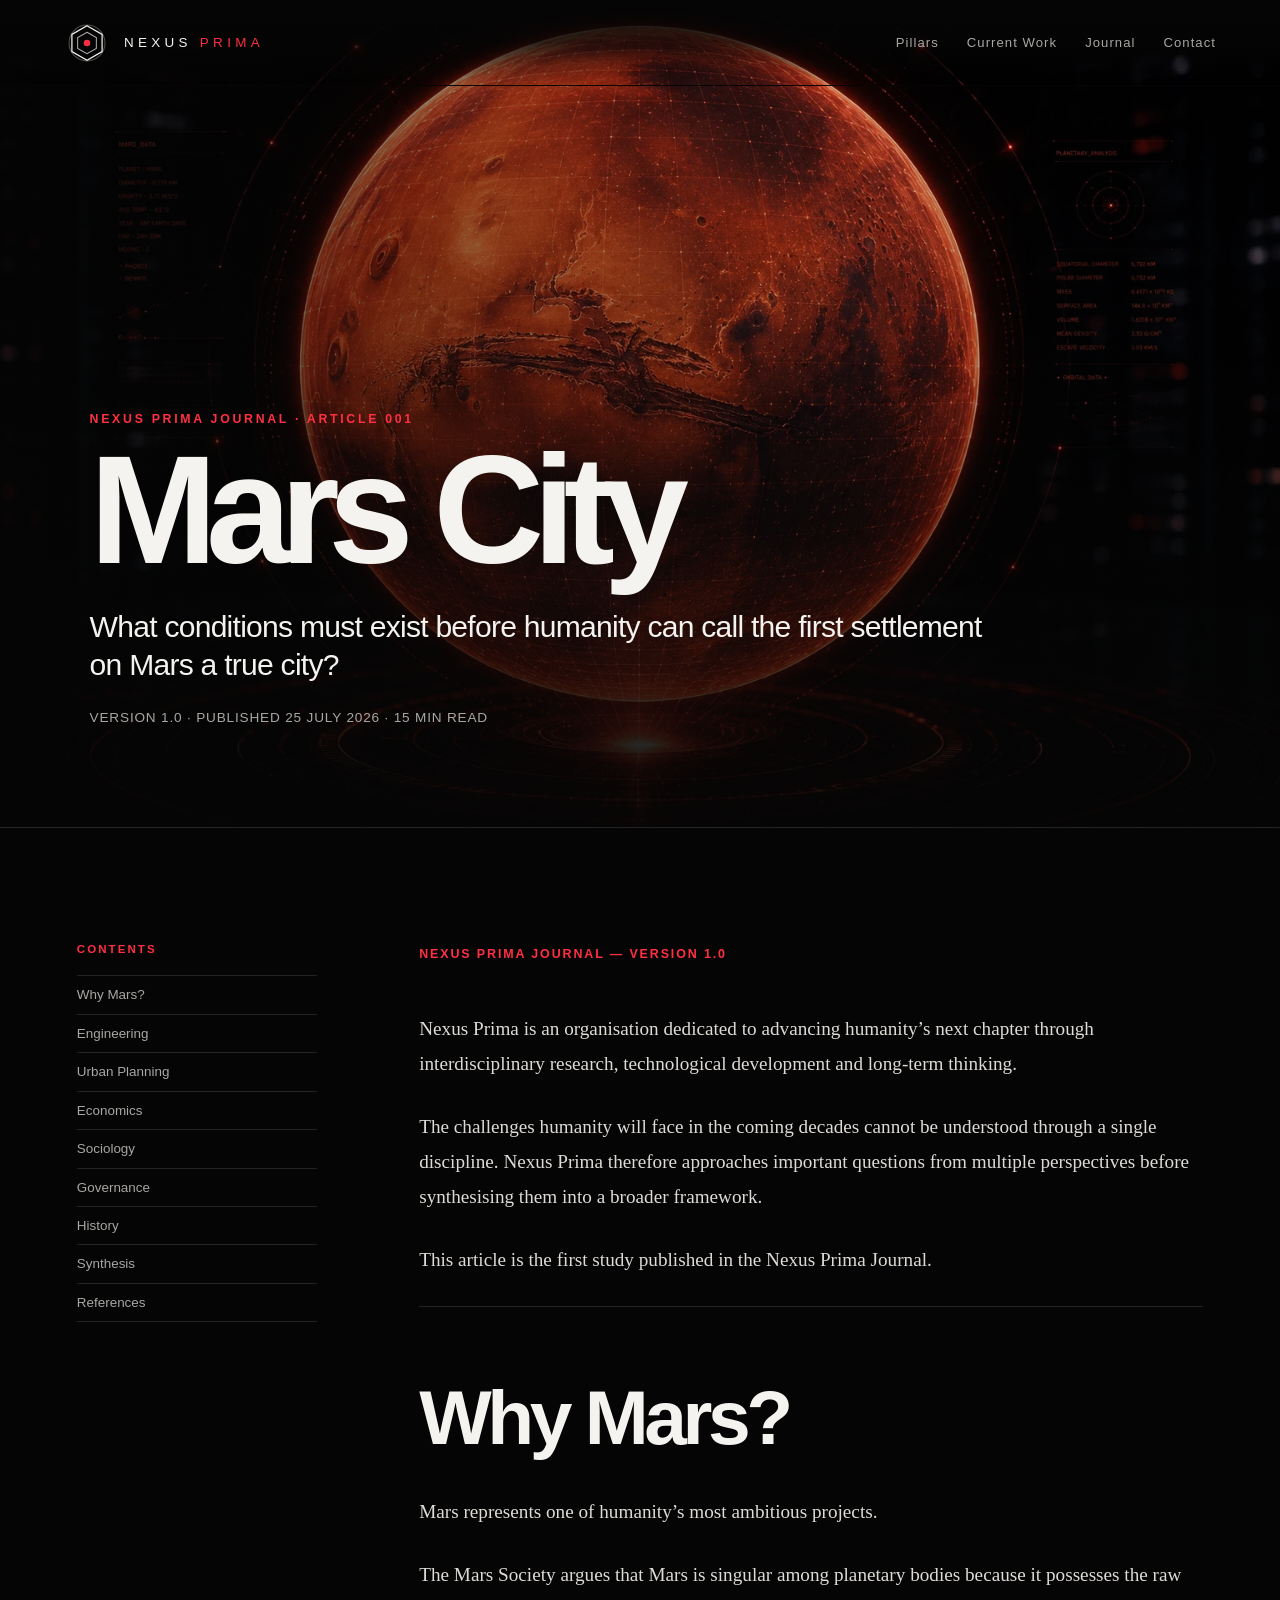
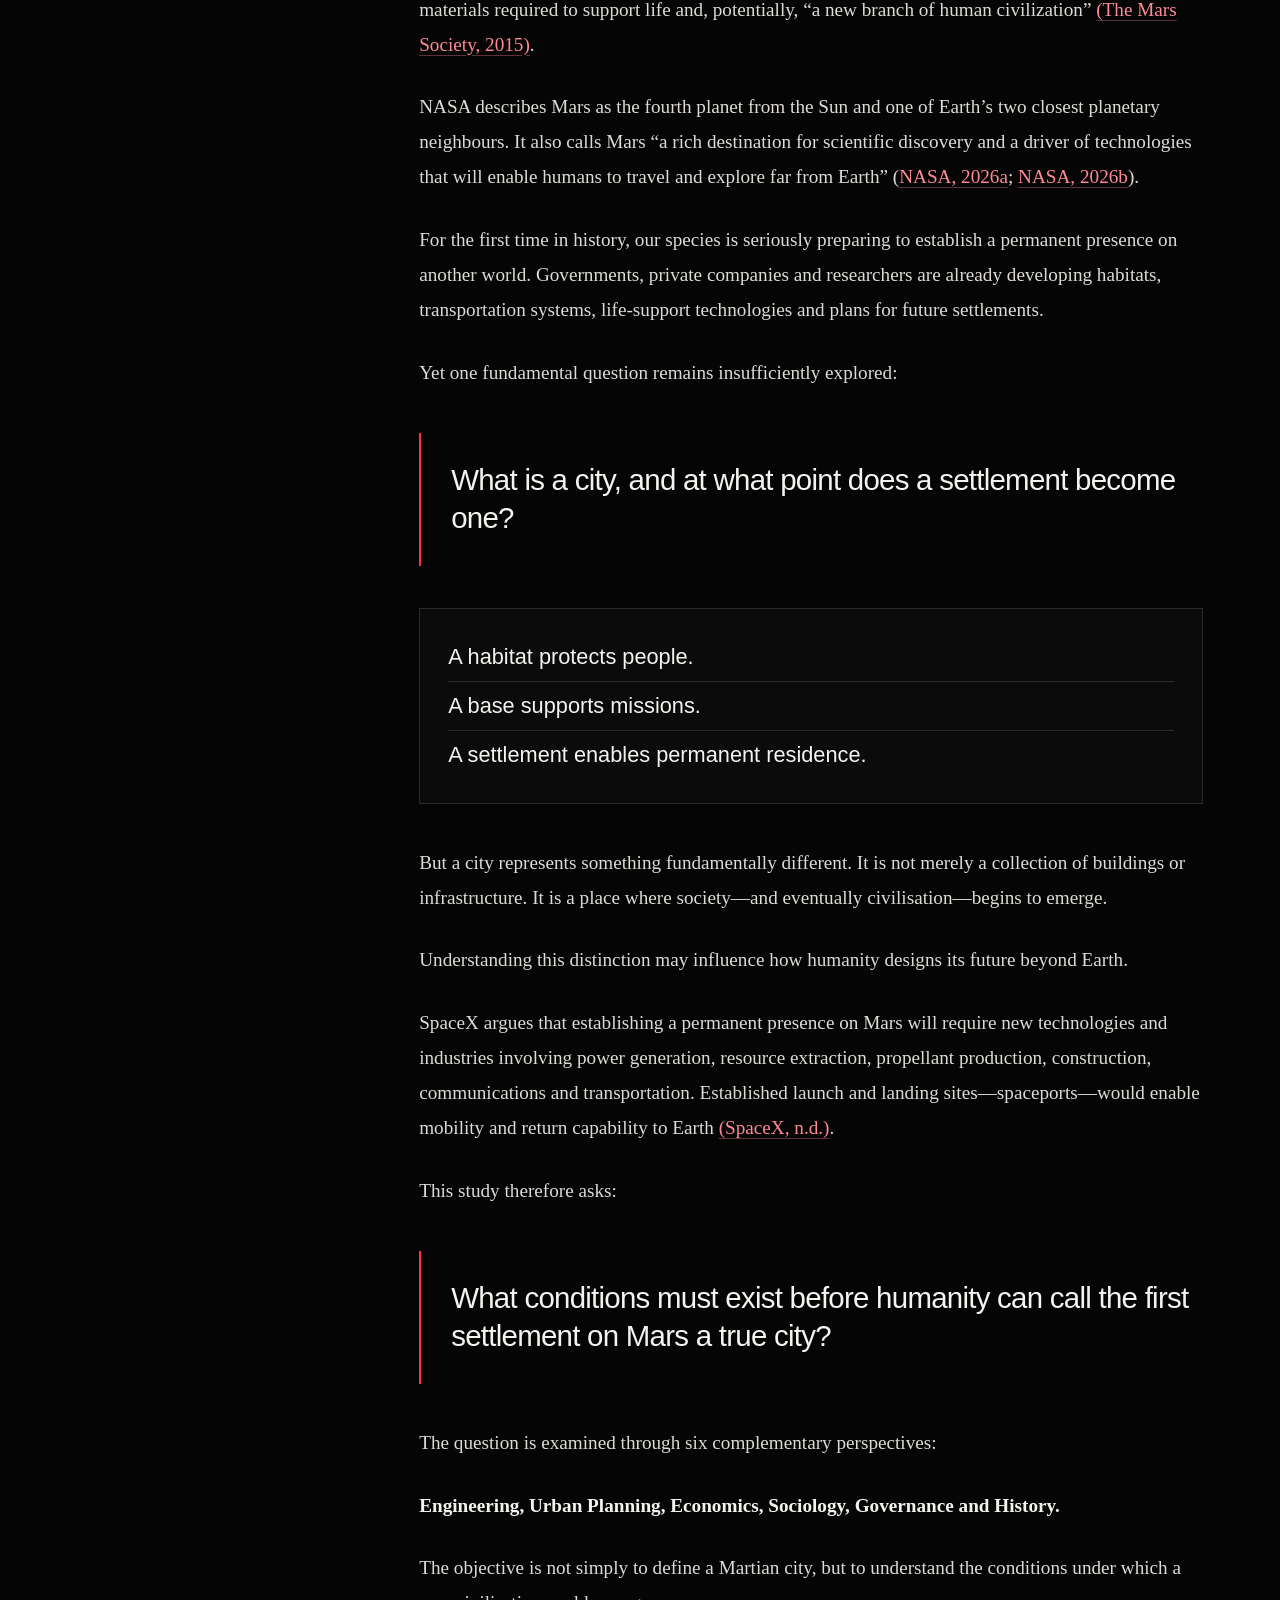
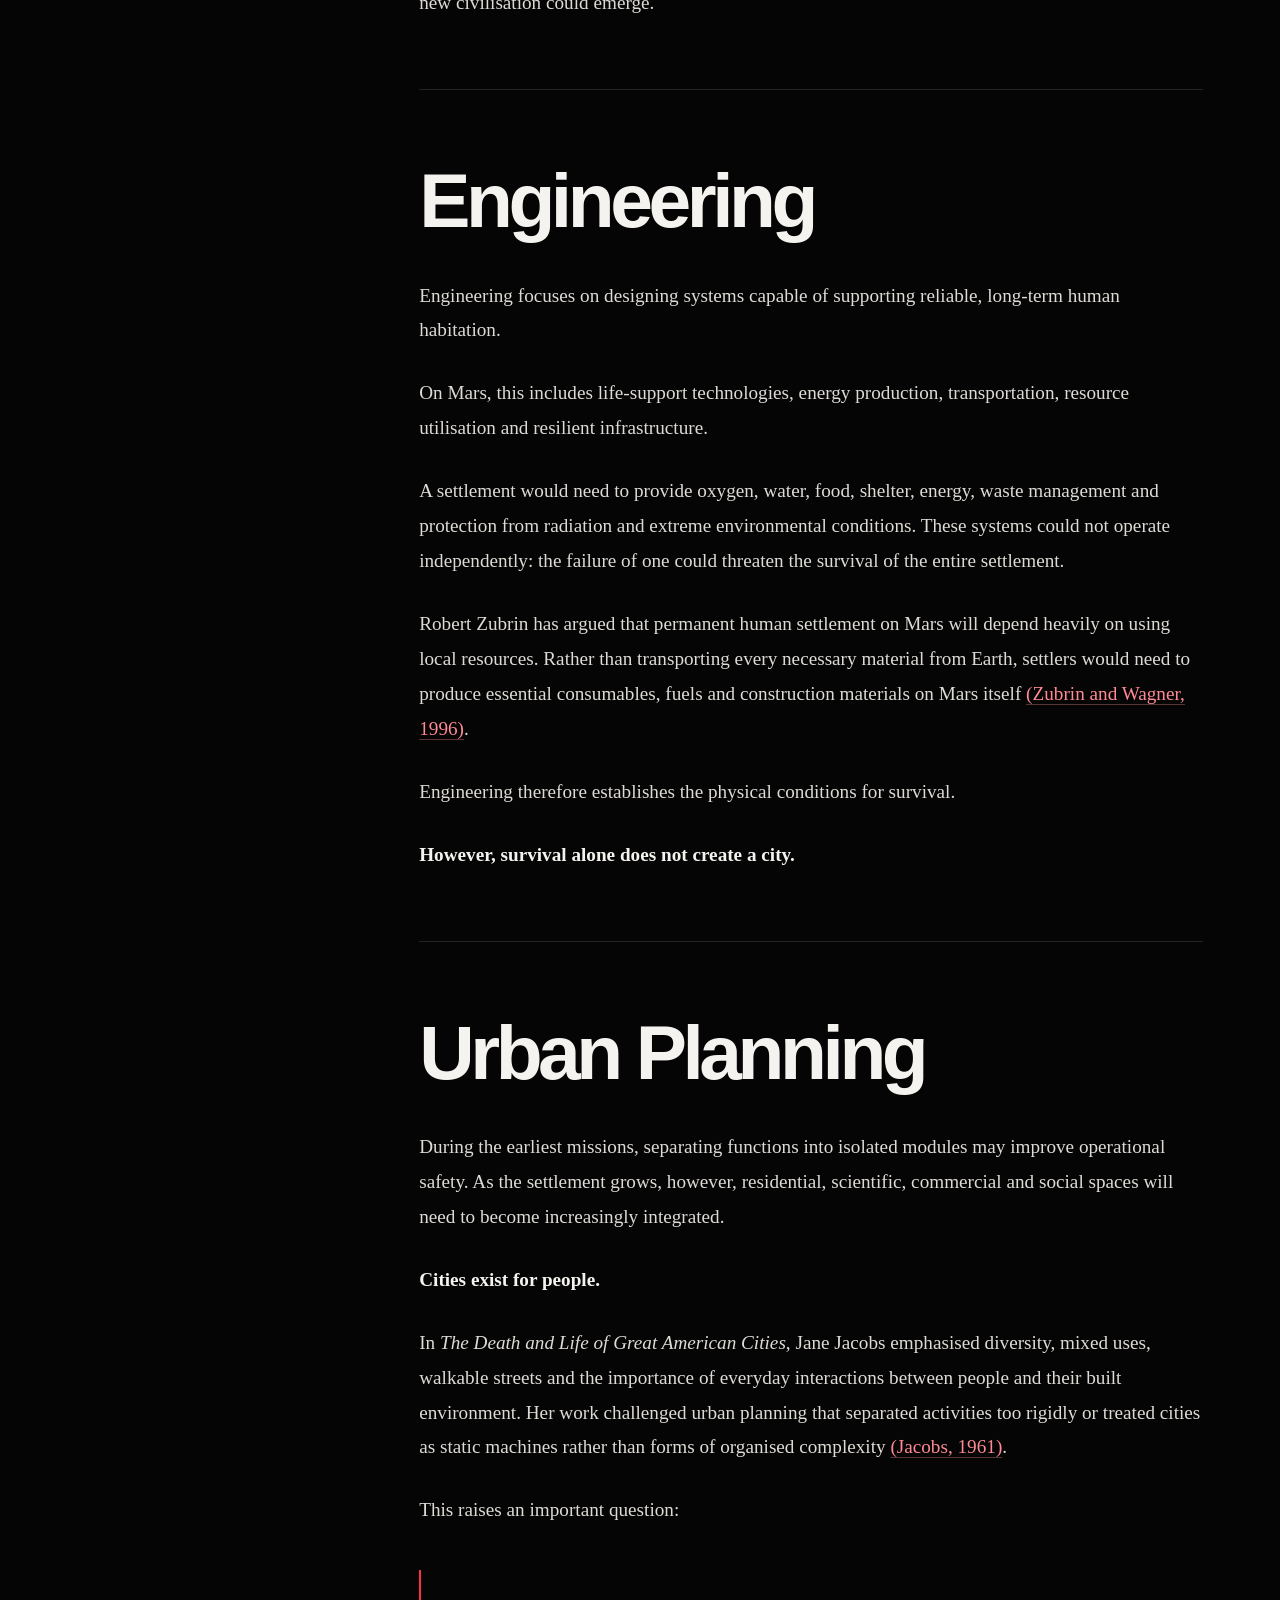
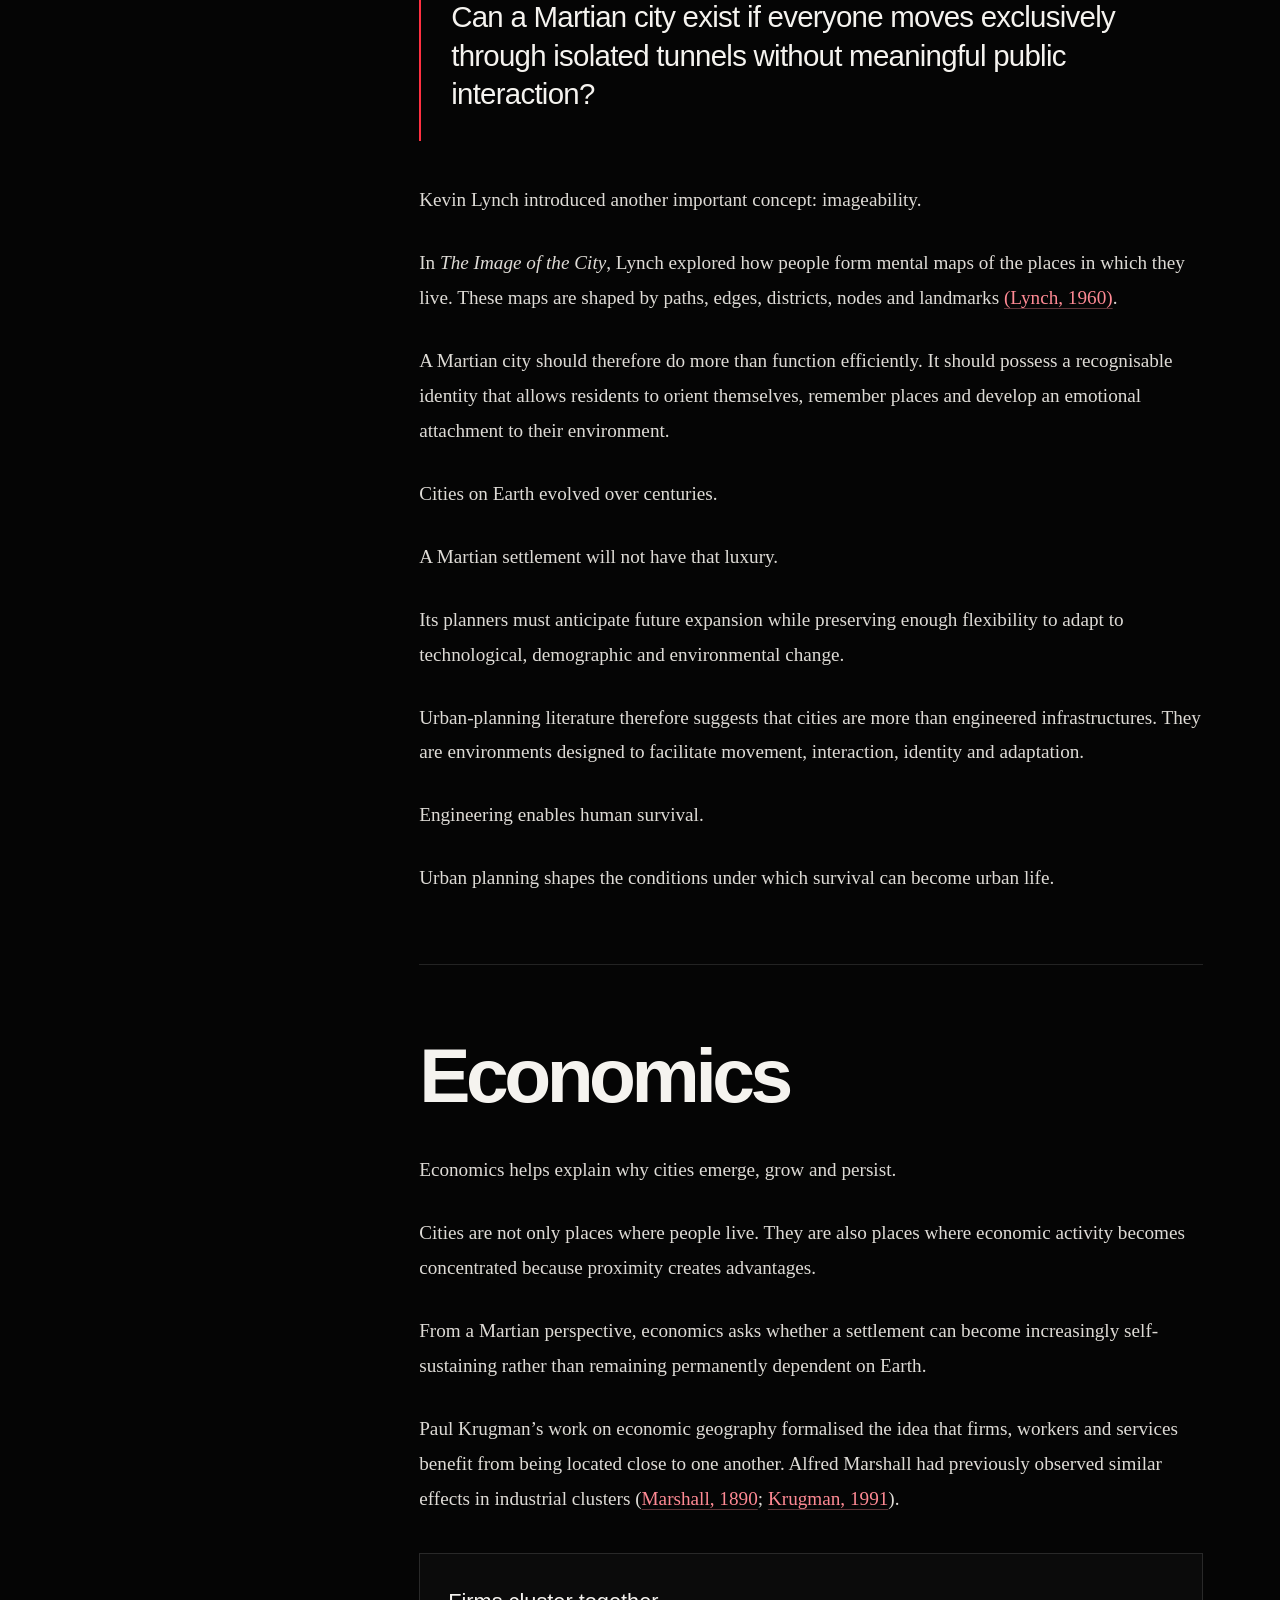
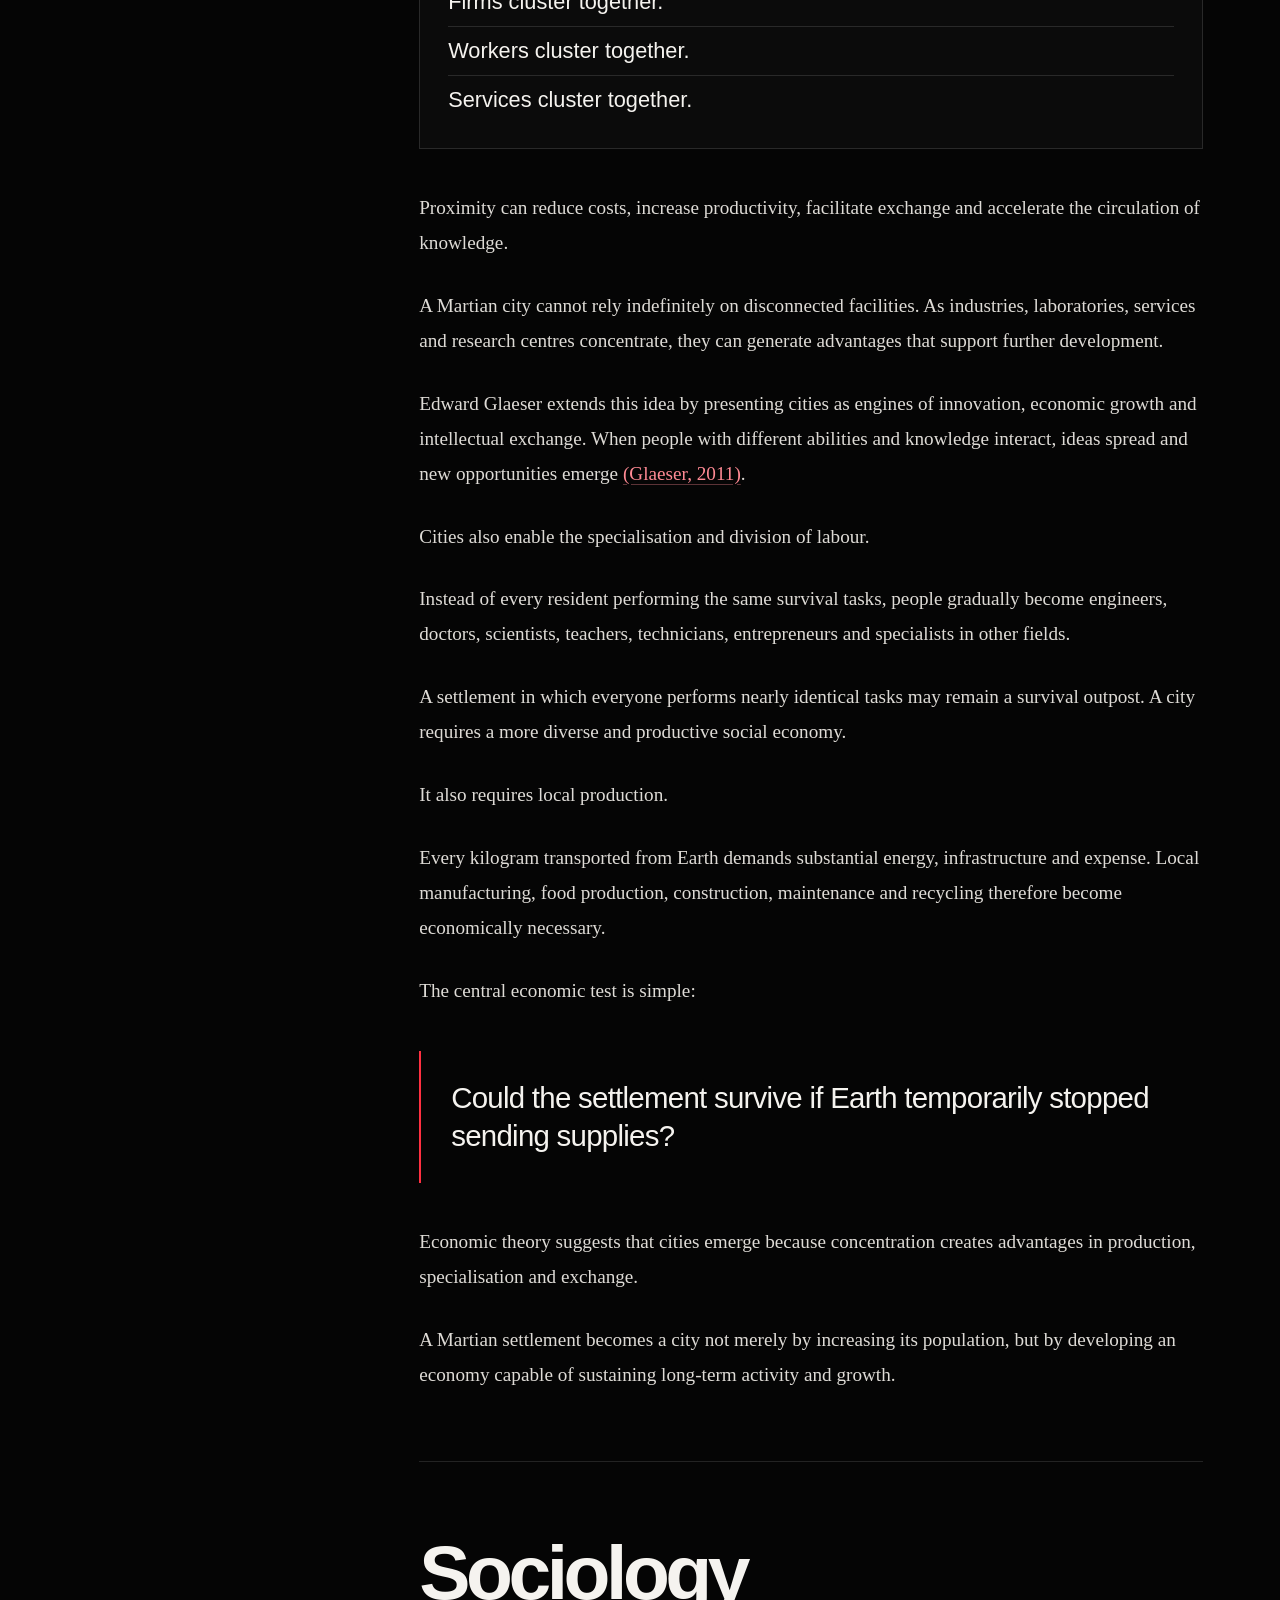
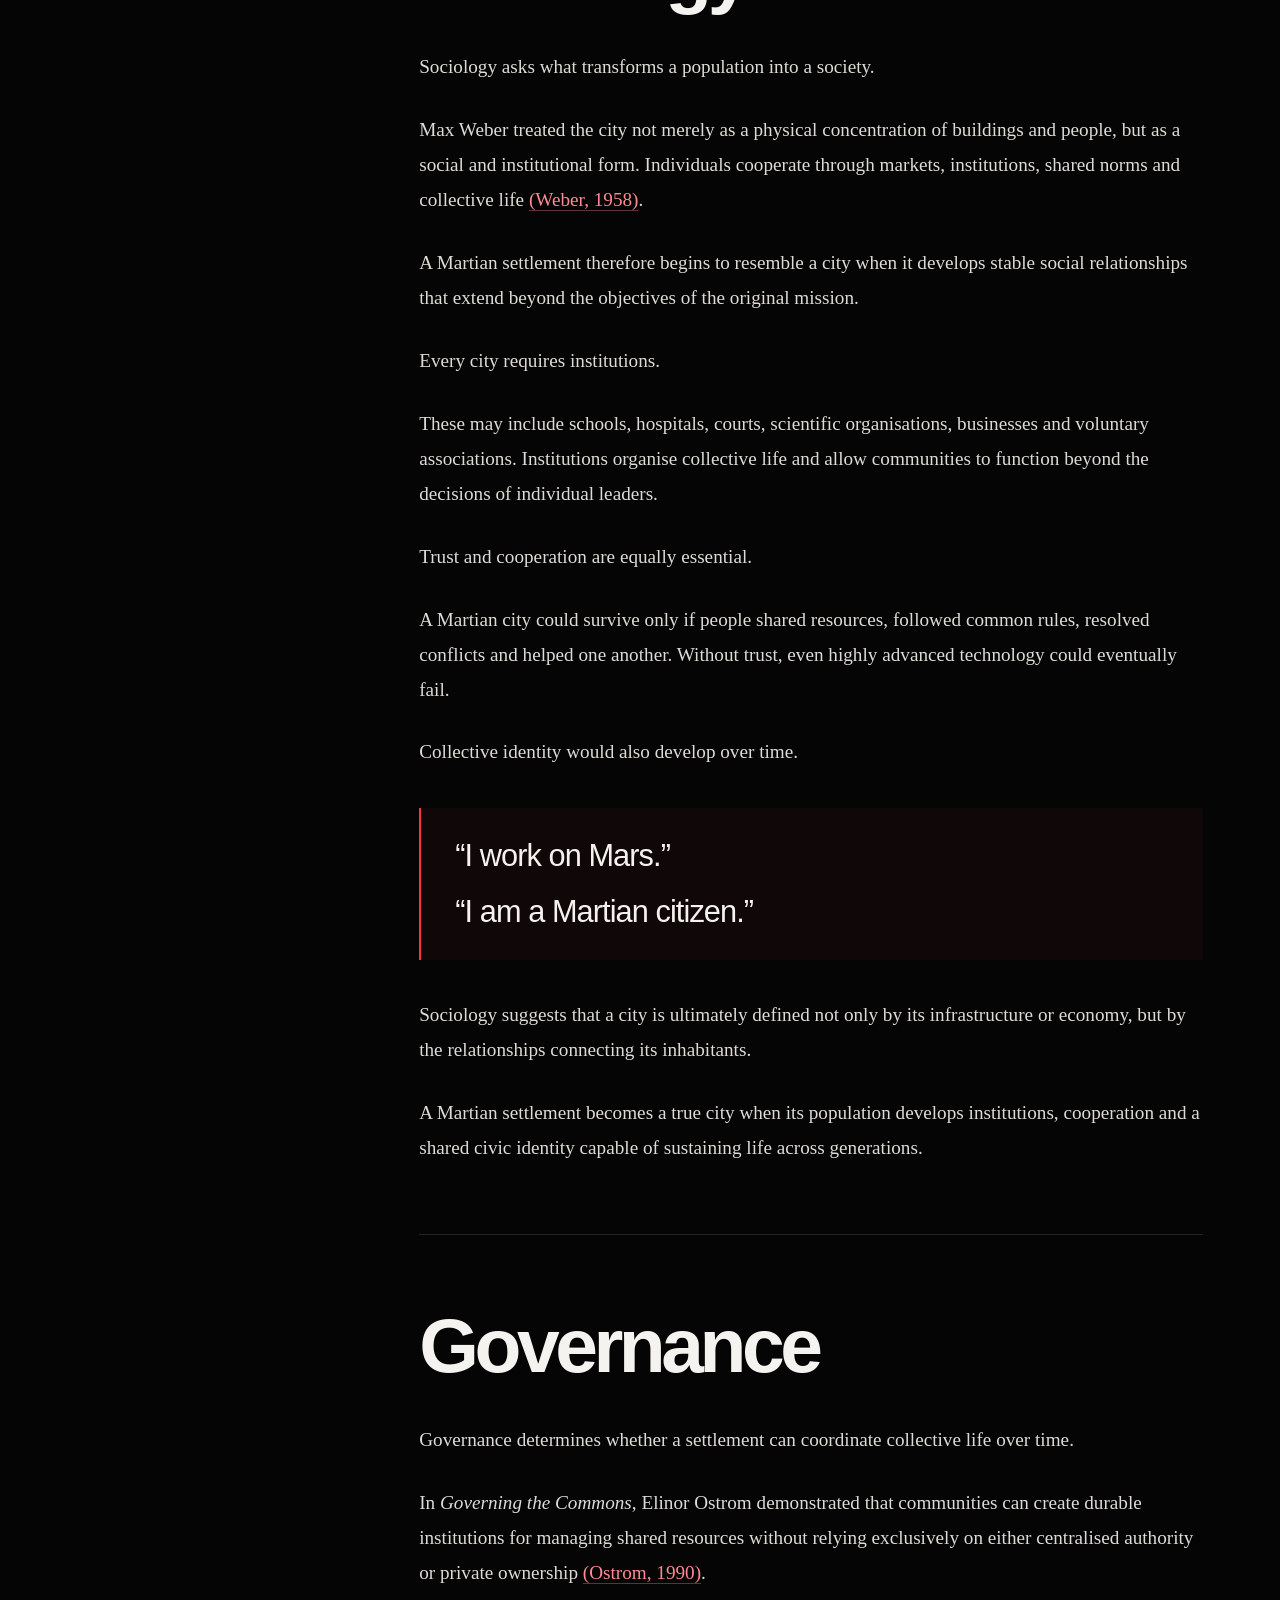
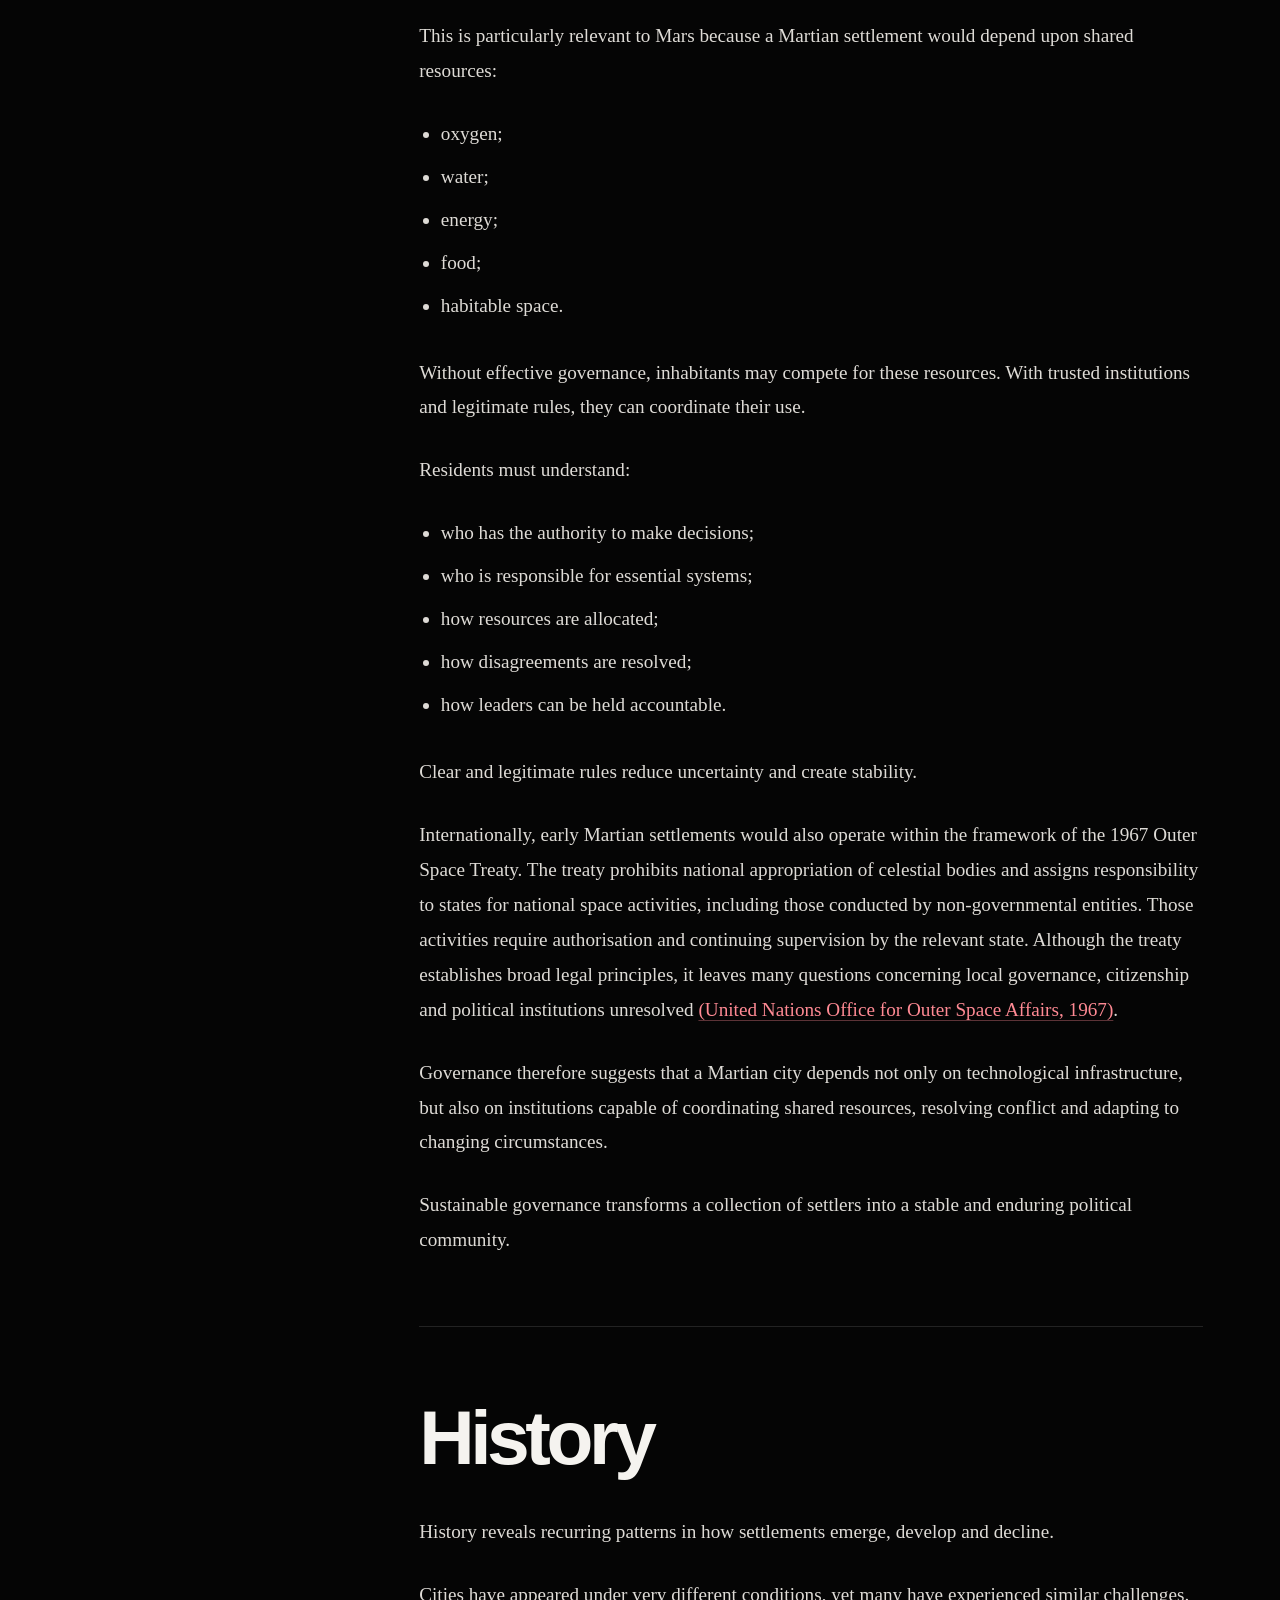
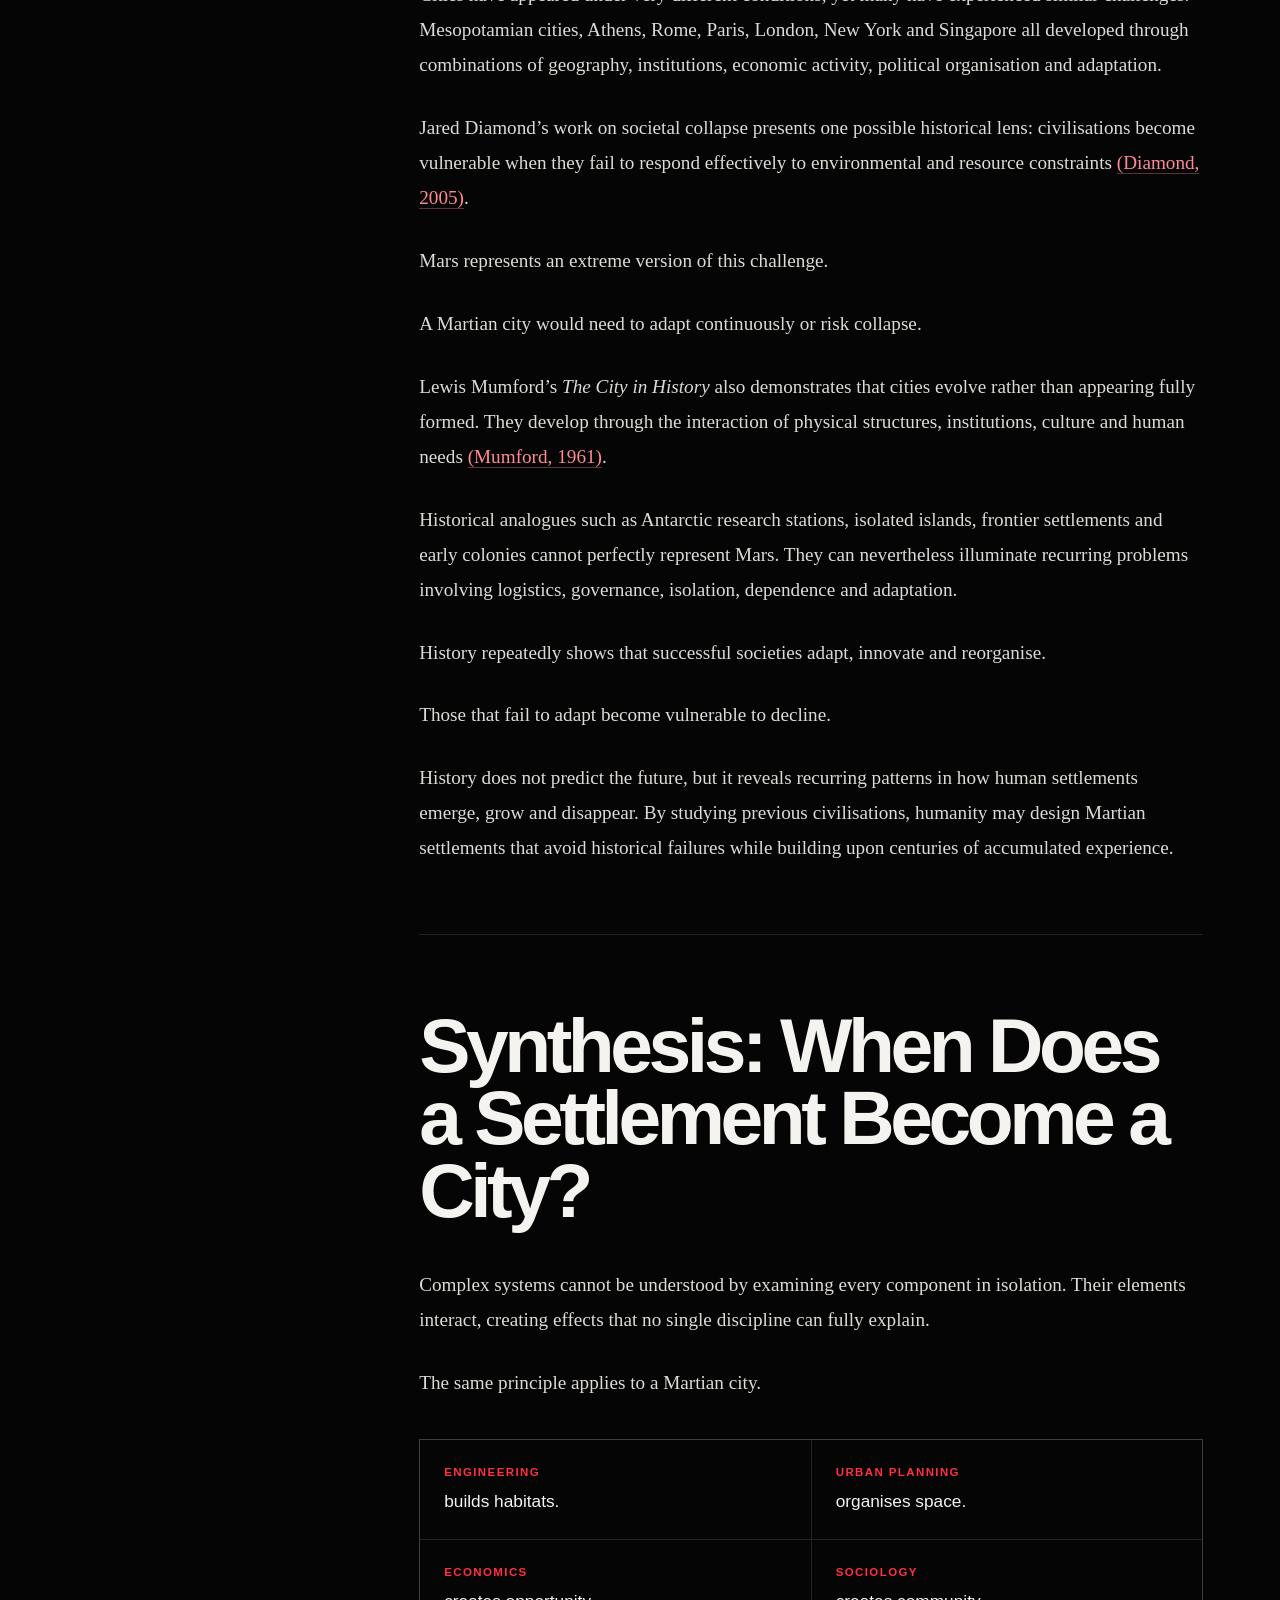
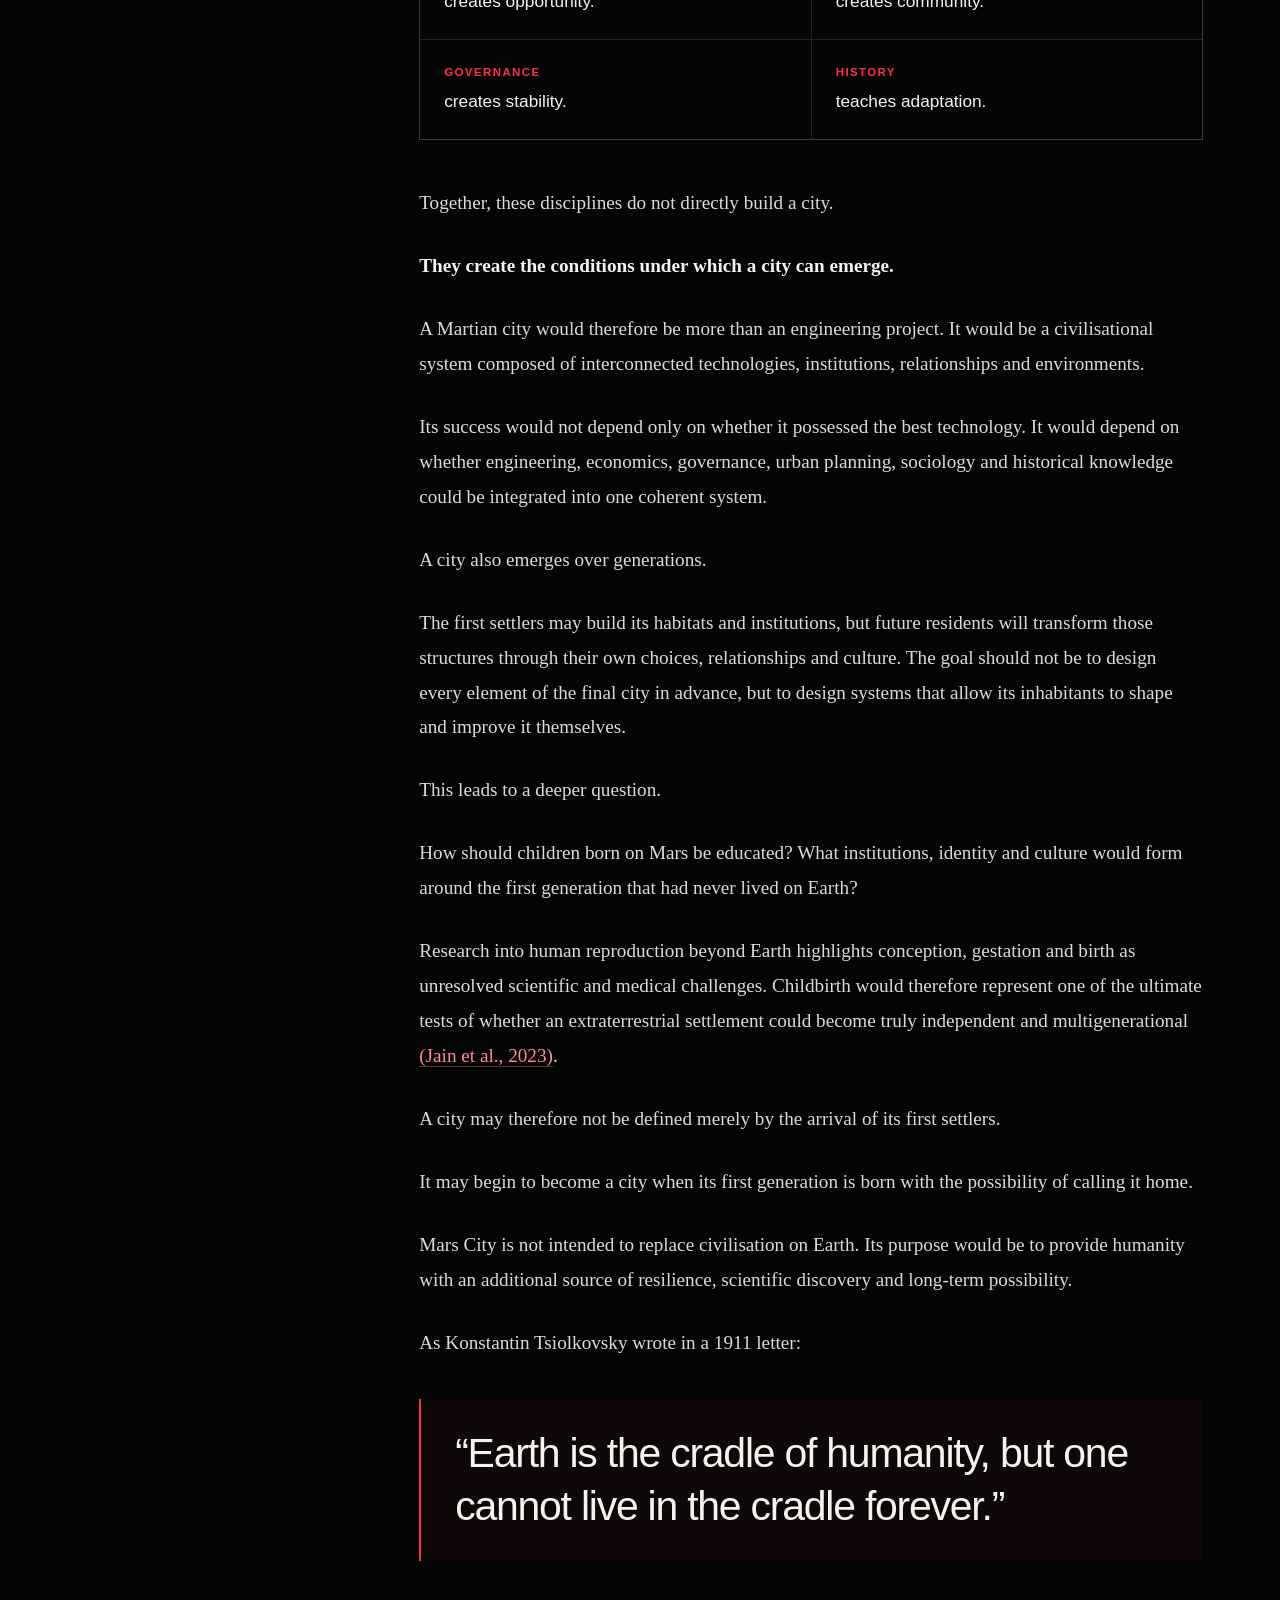
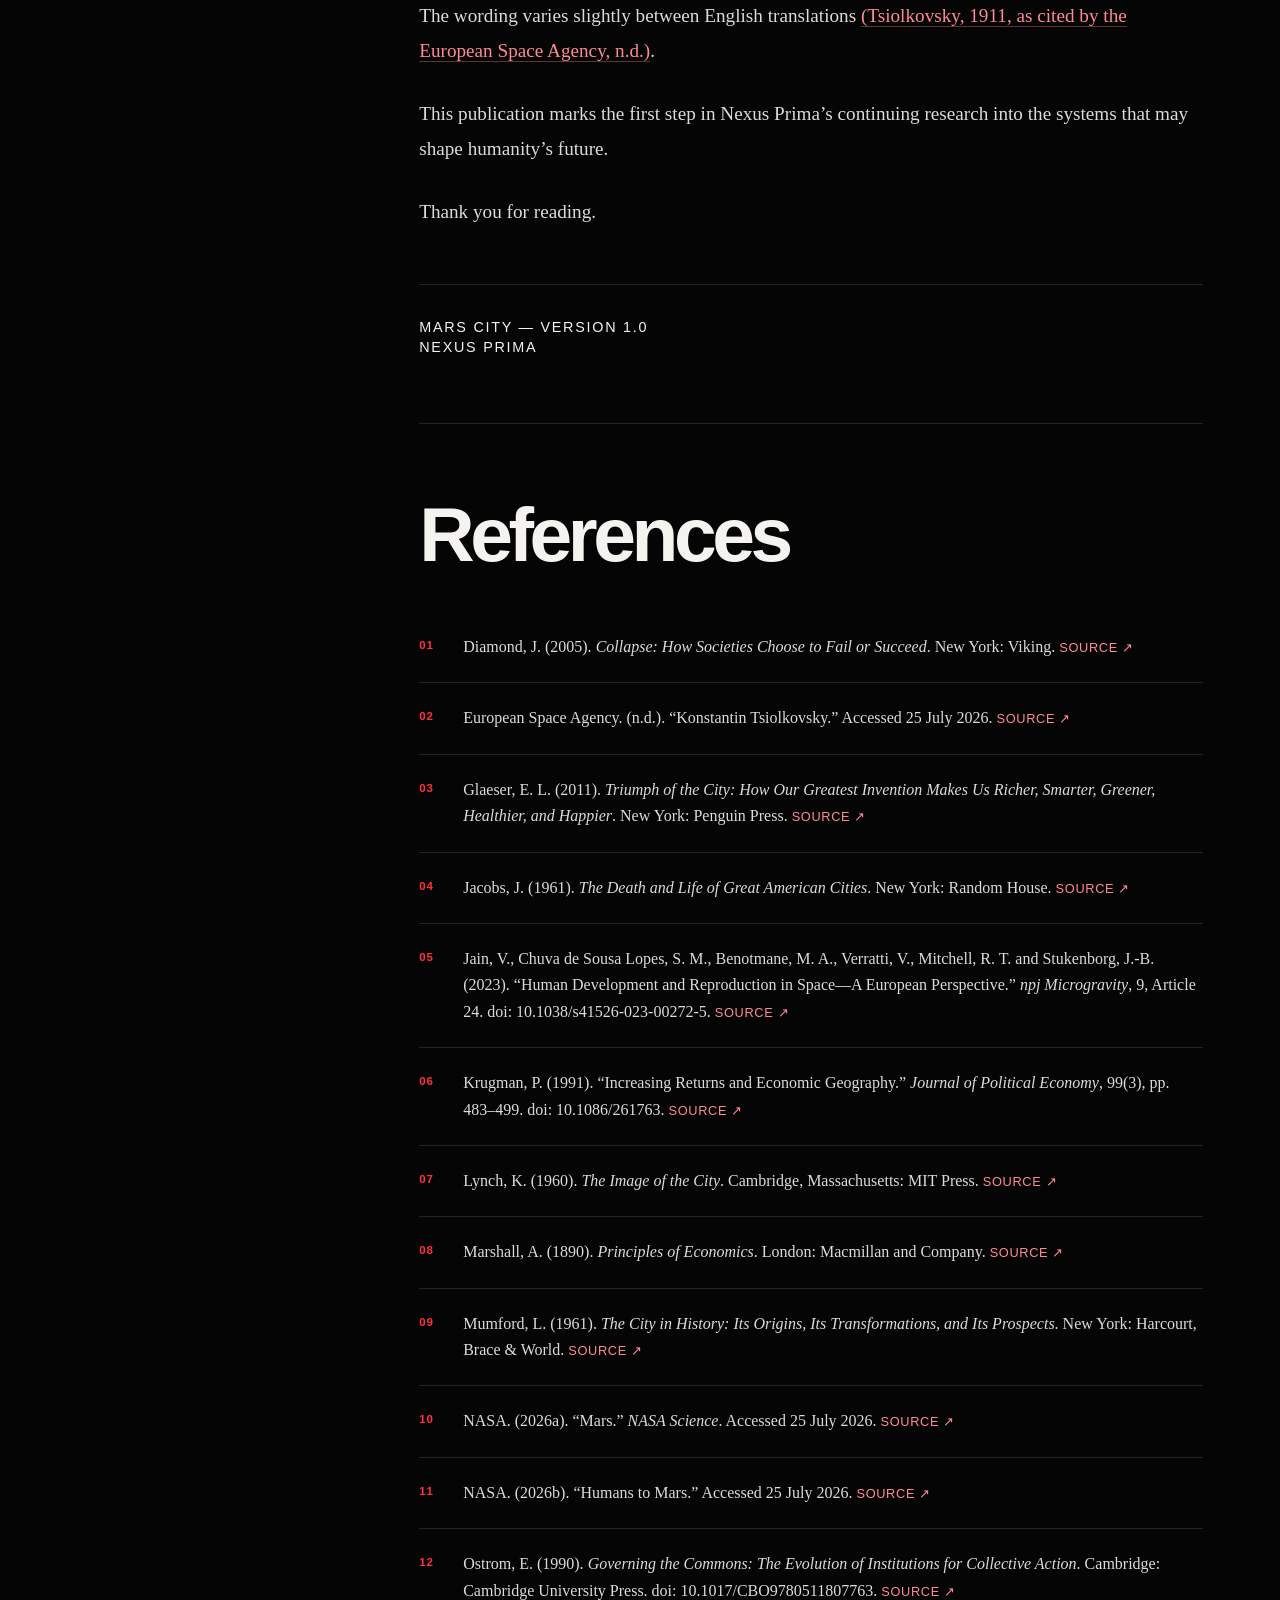
==== index.html @ c737b1b8 "Add files via upload" ====
<!doctype html>
<html lang="en">
<head>
  <meta charset="utf-8">
  <meta name="viewport" content="width=device-width, initial-scale=1">
  <title>Mars City — Nexus Prima Journal</title>
  <meta name="description" content="What conditions must exist before humanity can call the first settlement on Mars a true city?">
  <meta name="author" content="Nexus Prima">
  <meta name="theme-color" content="#050505">
  <meta property="og:type" content="article">
  <meta property="og:title" content="Mars City — Nexus Prima Journal">
  <meta property="og:description" content="What conditions must exist before humanity can call the first settlement on Mars a true city?">
  <meta property="og:url" content="https://journal.nexusprima.org/mars-city/">
  <meta property="og:image" content="https://journal.nexusprima.org/mars-city/mars-city.webp">
  <meta property="article:published_time" content="2026-07-25">
  <meta property="article:modified_time" content="2026-07-25">
  <link rel="canonical" href="https://journal.nexusprima.org/mars-city/">
  <link rel="icon" href="/favicon.svg" type="image/svg+xml">
  <link rel="manifest" href="/site.webmanifest">
  <link rel="stylesheet" href="/styles.css">
</head>
<body>
  <a class="skip-link" href="#article">Skip to article</a>

  <header class="site-header" data-header>
    <a class="brand" href="https://nexusprima.org/" aria-label="Nexus Prima home">
      <svg class="brand-mark" viewBox="0 0 64 64" aria-hidden="true">
        <circle cx="32" cy="32" r="25" fill="none" stroke="currentColor" stroke-width="1.5" opacity=".3"/>
        <polygon points="32,8 53,20 53,44 32,56 11,44 11,20" fill="none" stroke="currentColor" stroke-width="1.7"/>
        <polygon points="32,17 45,24.5 45,39.5 32,47 19,39.5 19,24.5" fill="none" stroke="currentColor" stroke-width="1.4" opacity=".72"/>
        <circle cx="32" cy="32" r="4.5" fill="#ff3041"/>
      </svg>
      <span class="brand-wordmark"><span>NEXUS</span> <strong>PRIMA</strong></span>
    </a>

    <button class="menu-toggle" type="button" aria-label="Open navigation" aria-expanded="false" aria-controls="site-nav" data-menu-toggle>
      <span></span><span></span>
    </button>

    <nav class="site-nav" id="site-nav" aria-label="Primary navigation" data-menu>
      <a href="https://nexusprima.org/#humanity">Pillars</a>
      <a href="https://nexusprima.org/#work">Current Work</a>
      <a href="/" aria-current="page">Journal</a>
      <a href="https://nexusprima.org/#contact">Contact</a>
    </nav>
  </header>

  <main id="article">
    <article class="article-page">
      <header class="article-masthead">
        <img class="article-masthead-image" src="mars-city.webp" alt="Mars represented as a luminous planetary analysis hologram">
        <div class="article-masthead-shade"></div>
        <div class="article-masthead-copy">
          <p class="article-kicker">Nexus Prima Journal · Article 001</p>
          <h1>Mars City</h1>
          <p class="article-subtitle">What conditions must exist before humanity can call the first settlement on Mars a true city?</p>
          <p class="article-meta">Version 1.0 · Published 25 July 2026 · 15 min read</p>
        </div>
      </header>

      <div class="article-layout">
        <aside class="article-toc" aria-label="Article contents">
          <p>Contents</p>
          <nav>
            <a href="#why-mars">Why Mars?</a>
            <a href="#engineering">Engineering</a>
            <a href="#urban-planning">Urban Planning</a>
            <a href="#economics">Economics</a>
            <a href="#sociology">Sociology</a>
            <a href="#governance">Governance</a>
            <a href="#history">History</a>
            <a href="#synthesis">Synthesis</a>
            <a href="#references">References</a>
          </nav>
        </aside>

        <div class="article-body">
          <p class="article-version">Nexus Prima Journal — Version 1.0</p>

          <p>Nexus Prima is an organisation dedicated to advancing humanity’s next chapter through interdisciplinary research, technological development and long-term thinking.</p>

          <p>The challenges humanity will face in the coming decades cannot be understood through a single discipline. Nexus Prima therefore approaches important questions from multiple perspectives before synthesising them into a broader framework.</p>

          <p>This article is the first study published in the Nexus Prima Journal.</p>

          <section id="why-mars">
            <h2>Why Mars?</h2>

            <p>Mars represents one of humanity’s most ambitious projects.</p>

            <p>The Mars Society argues that Mars is singular among planetary bodies because it possesses the raw materials required to support life and, potentially, “a new branch of human civilization” <a class="citation" href="#ref-mars-society">(The Mars Society, 2015)</a>.</p>

            <p>NASA describes Mars as the fourth planet from the Sun and one of Earth’s two closest planetary neighbours. It also calls Mars “a rich destination for scientific discovery and a driver of technologies that will enable humans to travel and explore far from Earth” (<a class="citation" href="#ref-nasa-mars">NASA, 2026a</a>; <a class="citation" href="#ref-nasa-humans">NASA, 2026b</a>).</p>

            <p>For the first time in history, our species is seriously preparing to establish a permanent presence on another world. Governments, private companies and researchers are already developing habitats, transportation systems, life-support technologies and plans for future settlements.</p>

            <p>Yet one fundamental question remains insufficiently explored:</p>

            <p class="article-question">What is a city, and at what point does a settlement become one?</p>

            <div class="article-sequence" aria-label="Settlement progression">
              <p>A habitat protects people.</p>
              <p>A base supports missions.</p>
              <p>A settlement enables permanent residence.</p>
            </div>

            <p>But a city represents something fundamentally different. It is not merely a collection of buildings or infrastructure. It is a place where society—and eventually civilisation—begins to emerge.</p>

            <p>Understanding this distinction may influence how humanity designs its future beyond Earth.</p>

            <p>SpaceX argues that establishing a permanent presence on Mars will require new technologies and industries involving power generation, resource extraction, propellant production, construction, communications and transportation. Established launch and landing sites—spaceports—would enable mobility and return capability to Earth <a class="citation" href="#ref-spacex">(SpaceX, n.d.)</a>.</p>

            <p>This study therefore asks:</p>

            <p class="article-question">What conditions must exist before humanity can call the first settlement on Mars a true city?</p>

            <p>The question is examined through six complementary perspectives:</p>

            <p><strong>Engineering, Urban Planning, Economics, Sociology, Governance and History.</strong></p>

            <p>The objective is not simply to define a Martian city, but to understand the conditions under which a new civilisation could emerge.</p>
          </section>

          <section id="engineering">
            <h2>Engineering</h2>

            <p>Engineering focuses on designing systems capable of supporting reliable, long-term human habitation.</p>

            <p>On Mars, this includes life-support technologies, energy production, transportation, resource utilisation and resilient infrastructure.</p>

            <p>A settlement would need to provide oxygen, water, food, shelter, energy, waste management and protection from radiation and extreme environmental conditions. These systems could not operate independently: the failure of one could threaten the survival of the entire settlement.</p>

            <p>Robert Zubrin has argued that permanent human settlement on Mars will depend heavily on using local resources. Rather than transporting every necessary material from Earth, settlers would need to produce essential consumables, fuels and construction materials on Mars itself <a class="citation" href="#ref-zubrin">(Zubrin and Wagner, 1996)</a>.</p>

            <p>Engineering therefore establishes the physical conditions for survival.</p>

            <p class="article-emphasis">However, survival alone does not create a city.</p>
          </section>

          <section id="urban-planning">
            <h2>Urban Planning</h2>

            <p>During the earliest missions, separating functions into isolated modules may improve operational safety. As the settlement grows, however, residential, scientific, commercial and social spaces will need to become increasingly integrated.</p>

            <p class="article-emphasis">Cities exist for people.</p>

            <p>In <em>The Death and Life of Great American Cities</em>, Jane Jacobs emphasised diversity, mixed uses, walkable streets and the importance of everyday interactions between people and their built environment. Her work challenged urban planning that separated activities too rigidly or treated cities as static machines rather than forms of organised complexity <a class="citation" href="#ref-jacobs">(Jacobs, 1961)</a>.</p>

            <p>This raises an important question:</p>

            <p class="article-question">Can a Martian city exist if everyone moves exclusively through isolated tunnels without meaningful public interaction?</p>

            <p>Kevin Lynch introduced another important concept: imageability.</p>

            <p>In <em>The Image of the City</em>, Lynch explored how people form mental maps of the places in which they live. These maps are shaped by paths, edges, districts, nodes and landmarks <a class="citation" href="#ref-lynch">(Lynch, 1960)</a>.</p>

            <p>A Martian city should therefore do more than function efficiently. It should possess a recognisable identity that allows residents to orient themselves, remember places and develop an emotional attachment to their environment.</p>

            <p>Cities on Earth evolved over centuries.</p>

            <p>A Martian settlement will not have that luxury.</p>

            <p>Its planners must anticipate future expansion while preserving enough flexibility to adapt to technological, demographic and environmental change.</p>

            <p>Urban-planning literature therefore suggests that cities are more than engineered infrastructures. They are environments designed to facilitate movement, interaction, identity and adaptation.</p>

            <p>Engineering enables human survival.</p>

            <p>Urban planning shapes the conditions under which survival can become urban life.</p>
          </section>

          <section id="economics">
            <h2>Economics</h2>

            <p>Economics helps explain why cities emerge, grow and persist.</p>

            <p>Cities are not only places where people live. They are also places where economic activity becomes concentrated because proximity creates advantages.</p>

            <p>From a Martian perspective, economics asks whether a settlement can become increasingly self-sustaining rather than remaining permanently dependent on Earth.</p>

            <p>Paul Krugman’s work on economic geography formalised the idea that firms, workers and services benefit from being located close to one another. Alfred Marshall had previously observed similar effects in industrial clusters (<a class="citation" href="#ref-marshall">Marshall, 1890</a>; <a class="citation" href="#ref-krugman">Krugman, 1991</a>).</p>

            <div class="article-sequence">
              <p>Firms cluster together.</p>
              <p>Workers cluster together.</p>
              <p>Services cluster together.</p>
            </div>

            <p>Proximity can reduce costs, increase productivity, facilitate exchange and accelerate the circulation of knowledge.</p>

            <p>A Martian city cannot rely indefinitely on disconnected facilities. As industries, laboratories, services and research centres concentrate, they can generate advantages that support further development.</p>

            <p>Edward Glaeser extends this idea by presenting cities as engines of innovation, economic growth and intellectual exchange. When people with different abilities and knowledge interact, ideas spread and new opportunities emerge <a class="citation" href="#ref-glaeser">(Glaeser, 2011)</a>.</p>

            <p>Cities also enable the specialisation and division of labour.</p>

            <p>Instead of every resident performing the same survival tasks, people gradually become engineers, doctors, scientists, teachers, technicians, entrepreneurs and specialists in other fields.</p>

            <p>A settlement in which everyone performs nearly identical tasks may remain a survival outpost. A city requires a more diverse and productive social economy.</p>

            <p>It also requires local production.</p>

            <p>Every kilogram transported from Earth demands substantial energy, infrastructure and expense. Local manufacturing, food production, construction, maintenance and recycling therefore become economically necessary.</p>

            <p>The central economic test is simple:</p>

            <p class="article-question">Could the settlement survive if Earth temporarily stopped sending supplies?</p>

            <p>Economic theory suggests that cities emerge because concentration creates advantages in production, specialisation and exchange.</p>

            <p>A Martian settlement becomes a city not merely by increasing its population, but by developing an economy capable of sustaining long-term activity and growth.</p>
          </section>

          <section id="sociology">
            <h2>Sociology</h2>

            <p>Sociology asks what transforms a population into a society.</p>

            <p>Max Weber treated the city not merely as a physical concentration of buildings and people, but as a social and institutional form. Individuals cooperate through markets, institutions, shared norms and collective life <a class="citation" href="#ref-weber">(Weber, 1958)</a>.</p>

            <p>A Martian settlement therefore begins to resemble a city when it develops stable social relationships that extend beyond the objectives of the original mission.</p>

            <p>Every city requires institutions.</p>

            <p>These may include schools, hospitals, courts, scientific organisations, businesses and voluntary associations. Institutions organise collective life and allow communities to function beyond the decisions of individual leaders.</p>

            <p>Trust and cooperation are equally essential.</p>

            <p>A Martian city could survive only if people shared resources, followed common rules, resolved conflicts and helped one another. Without trust, even highly advanced technology could eventually fail.</p>

            <p>Collective identity would also develop over time.</p>

            <blockquote>
              <p>“I work on Mars.”</p>
              <p>“I am a Martian citizen.”</p>
            </blockquote>

            <p>Sociology suggests that a city is ultimately defined not only by its infrastructure or economy, but by the relationships connecting its inhabitants.</p>

            <p>A Martian settlement becomes a true city when its population develops institutions, cooperation and a shared civic identity capable of sustaining life across generations.</p>
          </section>

          <section id="governance">
            <h2>Governance</h2>

            <p>Governance determines whether a settlement can coordinate collective life over time.</p>

            <p>In <em>Governing the Commons</em>, Elinor Ostrom demonstrated that communities can create durable institutions for managing shared resources without relying exclusively on either centralised authority or private ownership <a class="citation" href="#ref-ostrom">(Ostrom, 1990)</a>.</p>

            <p>This is particularly relevant to Mars because a Martian settlement would depend upon shared resources:</p>

            <ul>
              <li>oxygen;</li>
              <li>water;</li>
              <li>energy;</li>
              <li>food;</li>
              <li>habitable space.</li>
            </ul>

            <p>Without effective governance, inhabitants may compete for these resources. With trusted institutions and legitimate rules, they can coordinate their use.</p>

            <p>Residents must understand:</p>

            <ul>
              <li>who has the authority to make decisions;</li>
              <li>who is responsible for essential systems;</li>
              <li>how resources are allocated;</li>
              <li>how disagreements are resolved;</li>
              <li>how leaders can be held accountable.</li>
            </ul>

            <p>Clear and legitimate rules reduce uncertainty and create stability.</p>

            <p>Internationally, early Martian settlements would also operate within the framework of the 1967 Outer Space Treaty. The treaty prohibits national appropriation of celestial bodies and assigns responsibility to states for national space activities, including those conducted by non-governmental entities. Those activities require authorisation and continuing supervision by the relevant state. Although the treaty establishes broad legal principles, it leaves many questions concerning local governance, citizenship and political institutions unresolved <a class="citation" href="#ref-unoosa">(United Nations Office for Outer Space Affairs, 1967)</a>.</p>

            <p>Governance therefore suggests that a Martian city depends not only on technological infrastructure, but also on institutions capable of coordinating shared resources, resolving conflict and adapting to changing circumstances.</p>

            <p>Sustainable governance transforms a collection of settlers into a stable and enduring political community.</p>
          </section>

          <section id="history">
            <h2>History</h2>

            <p>History reveals recurring patterns in how settlements emerge, develop and decline.</p>

            <p>Cities have appeared under very different conditions, yet many have experienced similar challenges. Mesopotamian cities, Athens, Rome, Paris, London, New York and Singapore all developed through combinations of geography, institutions, economic activity, political organisation and adaptation.</p>

            <p>Jared Diamond’s work on societal collapse presents one possible historical lens: civilisations become vulnerable when they fail to respond effectively to environmental and resource constraints <a class="citation" href="#ref-diamond">(Diamond, 2005)</a>.</p>

            <p>Mars represents an extreme version of this challenge.</p>

            <p>A Martian city would need to adapt continuously or risk collapse.</p>

            <p>Lewis Mumford’s <em>The City in History</em> also demonstrates that cities evolve rather than appearing fully formed. They develop through the interaction of physical structures, institutions, culture and human needs <a class="citation" href="#ref-mumford">(Mumford, 1961)</a>.</p>

            <p>Historical analogues such as Antarctic research stations, isolated islands, frontier settlements and early colonies cannot perfectly represent Mars. They can nevertheless illuminate recurring problems involving logistics, governance, isolation, dependence and adaptation.</p>

            <p>History repeatedly shows that successful societies adapt, innovate and reorganise.</p>

            <p>Those that fail to adapt become vulnerable to decline.</p>

            <p>History does not predict the future, but it reveals recurring patterns in how human settlements emerge, grow and disappear. By studying previous civilisations, humanity may design Martian settlements that avoid historical failures while building upon centuries of accumulated experience.</p>
          </section>

          <section id="synthesis">
            <h2>Synthesis: When Does a Settlement Become a City?</h2>

            <p>Complex systems cannot be understood by examining every component in isolation. Their elements interact, creating effects that no single discipline can fully explain.</p>

            <p>The same principle applies to a Martian city.</p>

            <div class="synthesis-grid">
              <p><span>Engineering</span> builds habitats.</p>
              <p><span>Urban planning</span> organises space.</p>
              <p><span>Economics</span> creates opportunity.</p>
              <p><span>Sociology</span> creates community.</p>
              <p><span>Governance</span> creates stability.</p>
              <p><span>History</span> teaches adaptation.</p>
            </div>

            <p>Together, these disciplines do not directly build a city.</p>

            <p class="article-emphasis">They create the conditions under which a city can emerge.</p>

            <p>A Martian city would therefore be more than an engineering project. It would be a civilisational system composed of interconnected technologies, institutions, relationships and environments.</p>

            <p>Its success would not depend only on whether it possessed the best technology. It would depend on whether engineering, economics, governance, urban planning, sociology and historical knowledge could be integrated into one coherent system.</p>

            <p>A city also emerges over generations.</p>

            <p>The first settlers may build its habitats and institutions, but future residents will transform those structures through their own choices, relationships and culture. The goal should not be to design every element of the final city in advance, but to design systems that allow its inhabitants to shape and improve it themselves.</p>

            <p>This leads to a deeper question.</p>

            <p>How should children born on Mars be educated? What institutions, identity and culture would form around the first generation that had never lived on Earth?</p>

            <p>Research into human reproduction beyond Earth highlights conception, gestation and birth as unresolved scientific and medical challenges. Childbirth would therefore represent one of the ultimate tests of whether an extraterrestrial settlement could become truly independent and multigenerational <a class="citation" href="#ref-jain">(Jain et al., 2023)</a>.</p>

            <p>A city may therefore not be defined merely by the arrival of its first settlers.</p>

            <p>It may begin to become a city when its first generation is born with the possibility of calling it home.</p>

            <p>Mars City is not intended to replace civilisation on Earth. Its purpose would be to provide humanity with an additional source of resilience, scientific discovery and long-term possibility.</p>

            <p>As Konstantin Tsiolkovsky wrote in a 1911 letter:</p>

            <blockquote class="article-quote">
              <p>“Earth is the cradle of humanity, but one cannot live in the cradle forever.”</p>
            </blockquote>

            <p>The wording varies slightly between English translations <a class="citation" href="#ref-esa">(Tsiolkovsky, 1911, as cited by the European Space Agency, n.d.)</a>.</p>

            <p>This publication marks the first step in Nexus Prima’s continuing research into the systems that may shape humanity’s future.</p>

            <p>Thank you for reading.</p>

            <div class="article-signoff">
              <p>Mars City — Version 1.0</p>
              <p>Nexus Prima</p>
            </div>
          </section>

          <section id="references" class="references">
            <h2>References</h2>

            <ol>
              <li id="ref-diamond">Diamond, J. (2005). <em>Collapse: How Societies Choose to Fail or Succeed</em>. New York: Viking. <a href="https://search.worldcat.org/title/603966407" target="_blank" rel="noopener noreferrer">Source ↗</a></li>

              <li id="ref-esa">European Space Agency. (n.d.). “Konstantin Tsiolkovsky.” Accessed 25 July 2026. <a href="https://www.esa.int/Science_Exploration/Human_and_Robotic_Exploration/Exploration/Konstantin_Tsiolkovsky" target="_blank" rel="noopener noreferrer">Source ↗</a></li>

              <li id="ref-glaeser">Glaeser, E. L. (2011). <em>Triumph of the City: How Our Greatest Invention Makes Us Richer, Smarter, Greener, Healthier, and Happier</em>. New York: Penguin Press. <a href="https://www.penguinrandomhouse.com/books/303439/triumph-of-the-city-by-edward-glaeser/" target="_blank" rel="noopener noreferrer">Source ↗</a></li>

              <li id="ref-jacobs">Jacobs, J. (1961). <em>The Death and Life of Great American Cities</em>. New York: Random House. <a href="https://books.google.com/books?id=89xUAAAAMAAJ" target="_blank" rel="noopener noreferrer">Source ↗</a></li>

              <li id="ref-jain">Jain, V., Chuva de Sousa Lopes, S. M., Benotmane, M. A., Verratti, V., Mitchell, R. T. and Stukenborg, J.-B. (2023). “Human Development and Reproduction in Space—A European Perspective.” <em>npj Microgravity</em>, 9, Article 24. doi: 10.1038/s41526-023-00272-5. <a href="https://www.nature.com/articles/s41526-023-00272-5" target="_blank" rel="noopener noreferrer">Source ↗</a></li>

              <li id="ref-krugman">Krugman, P. (1991). “Increasing Returns and Economic Geography.” <em>Journal of Political Economy</em>, 99(3), pp. 483–499. doi: 10.1086/261763. <a href="https://doi.org/10.1086/261763" target="_blank" rel="noopener noreferrer">Source ↗</a></li>

              <li id="ref-lynch">Lynch, K. (1960). <em>The Image of the City</em>. Cambridge, Massachusetts: MIT Press. <a href="https://mitpress.mit.edu/9780262120043/the-image-of-the-city/" target="_blank" rel="noopener noreferrer">Source ↗</a></li>

              <li id="ref-marshall">Marshall, A. (1890). <em>Principles of Economics</em>. London: Macmillan and Company. <a href="https://www.econlib.org/library/Marshall/marP.html" target="_blank" rel="noopener noreferrer">Source ↗</a></li>

              <li id="ref-mumford">Mumford, L. (1961). <em>The City in History: Its Origins, Its Transformations, and Its Prospects</em>. New York: Harcourt, Brace &amp; World. <a href="https://search.worldcat.org/title/1148216852" target="_blank" rel="noopener noreferrer">Source ↗</a></li>

              <li id="ref-nasa-mars">NASA. (2026a). “Mars.” <em>NASA Science</em>. Accessed 25 July 2026. <a href="https://science.nasa.gov/mars/" target="_blank" rel="noopener noreferrer">Source ↗</a></li>

              <li id="ref-nasa-humans">NASA. (2026b). “Humans to Mars.” Accessed 25 July 2026. <a href="https://www.nasa.gov/humans-in-space/humans-to-mars/" target="_blank" rel="noopener noreferrer">Source ↗</a></li>

              <li id="ref-ostrom">Ostrom, E. (1990). <em>Governing the Commons: The Evolution of Institutions for Collective Action</em>. Cambridge: Cambridge University Press. doi: 10.1017/CBO9780511807763. <a href="https://www.cambridge.org/core/books/governing-the-commons/7AB7AE11BADA84409C34815CC288CD79" target="_blank" rel="noopener noreferrer">Source ↗</a></li>

              <li id="ref-spacex">SpaceX. (n.d.). “Mars.” Accessed 25 July 2026. <a href="https://www.spacex.com/mars/" target="_blank" rel="noopener noreferrer">Source ↗</a></li>

              <li id="ref-mars-society">The Mars Society. (2015). “Why Mars?” 17 November 2015. <a href="https://www.marssociety.org/news/2015/11/17/why-mars/" target="_blank" rel="noopener noreferrer">Source ↗</a></li>

              <li id="ref-unoosa">United Nations Office for Outer Space Affairs. (1967). <em>Treaty on Principles Governing the Activities of States in the Exploration and Use of Outer Space, Including the Moon and Other Celestial Bodies</em>. <a href="https://www.unoosa.org/oosa/en/ourwork/spacelaw/treaties/outerspacetreaty.html" target="_blank" rel="noopener noreferrer">Source ↗</a></li>

              <li id="ref-weber">Weber, M. (1958). <em>The City</em>. Translated and edited by Don Martindale and Gertrud Neuwirth. New York: Free Press. <a href="https://books.google.com/books/about/The_City.html?id=w1q20QEACAAJ" target="_blank" rel="noopener noreferrer">Source ↗</a></li>

              <li id="ref-zubrin">Zubrin, R., with Wagner, R. (1996). <em>The Case for Mars: The Plan to Settle the Red Planet and Why We Must</em>. New York: Free Press. <a href="https://openlibrary.org/books/OL988391M/The_case_for_Mars" target="_blank" rel="noopener noreferrer">Source ↗</a></li>
            </ol>
          </section>

          <nav class="article-end-nav" aria-label="Journal navigation">
            <a href="/">← Nexus Prima Journal</a>
            <a href="https://nexusprima.org/">Nexus Prima home →</a>
          </nav>
        </div>
      </div>
    </article>
  </main>

  <footer class="site-footer site-footer--bordered">
    <p>© <span data-year></span> Nexus Prima</p>
  </footer>

  <script src="/script.js"></script>
</body>
</html>
---- styles.css ----
:root {
  --black:#050505;
  --panel:#101010;
  --white:#f5f3ef;
  --muted:#a9a7a4;
  --red:#ff3041;
  --line:rgba(255,255,255,.12);
  --header-h:86px;
  --ease:cubic-bezier(.2,.75,.25,1);
}
*{box-sizing:border-box}
html{scroll-behavior:smooth;background:var(--black)}
body{margin:0;background:var(--black);color:var(--white);font-family:Inter,ui-sans-serif,-apple-system,BlinkMacSystemFont,"Segoe UI",sans-serif;-webkit-font-smoothing:antialiased}
a{color:inherit;text-decoration:none}
img{display:block;width:100%;height:100%;object-fit:cover}
button{font:inherit;color:inherit}
.skip-link{position:fixed;left:12px;top:-60px;z-index:99;background:var(--white);color:#000;padding:12px 16px}.skip-link:focus{top:12px}

.site-header{position:fixed;z-index:40;top:0;left:0;right:0;height:var(--header-h);display:flex;align-items:center;justify-content:space-between;padding:0 clamp(22px,5vw,72px);border-bottom:1px solid transparent;transition:.25s ease;background:linear-gradient(to bottom,rgba(5,5,5,.97),rgba(5,5,5,.76),transparent)}
.site-header.is-scrolled{background:rgba(5,5,5,.94);backdrop-filter:blur(18px);border-color:var(--line)}
.brand{display:flex;align-items:center;gap:14px;z-index:4}.brand-mark{width:46px;height:46px}.brand-wordmark{font-size:.84rem;letter-spacing:.32em;white-space:nowrap}.brand-wordmark strong{color:var(--red);font-weight:500}
.site-nav{display:flex;gap:28px;color:var(--muted);font-size:.82rem;letter-spacing:.08em}.site-nav a:hover{color:var(--white)}
.menu-toggle{display:none}

.hero{position:relative;min-height:100svh;display:grid;grid-template-columns:minmax(0,1.1fr) minmax(320px,.9fr);align-items:center;overflow:hidden;padding:calc(var(--header-h) + 70px) clamp(22px,6vw,92px) 90px;border-bottom:1px solid var(--line)}
.hero-grid{position:absolute;inset:0;background-image:linear-gradient(rgba(255,255,255,.025) 1px,transparent 1px),linear-gradient(90deg,rgba(255,255,255,.025) 1px,transparent 1px);background-size:80px 80px;mask-image:linear-gradient(to bottom,transparent,black 20%,black 80%,transparent)}
.hero-copy{position:relative;z-index:2;max-width:960px}.hero-brand,.eyebrow{margin:0 0 24px;color:var(--red);font-size:.78rem;font-weight:700;letter-spacing:.27em;text-transform:uppercase}
.hero h1{max-width:980px;margin:0;font-size:clamp(4rem,8vw,9rem);line-height:.92;letter-spacing:-.065em;font-weight:560}.hero-intro{max-width:790px;margin:38px 0 0;color:var(--muted);font-size:clamp(1.02rem,1.6vw,1.35rem);line-height:1.65}
.hero-signal{position:relative;z-index:1;opacity:.82;filter:drop-shadow(0 0 44px rgba(255,48,65,.13))}.hero-signal svg{width:100%}

.feature{position:relative;min-height:92svh;display:grid;grid-template-columns:1.18fr .82fr;border-bottom:1px solid var(--line);overflow:hidden}
.feature-image{position:relative;min-height:640px;background:#020202;overflow:hidden}
.feature-image::after{content:"";position:absolute;inset:0;background:linear-gradient(90deg,rgba(5,5,5,.02),rgba(5,5,5,.58));pointer-events:none}
.feature-image img{object-position:center;filter:saturate(.88) contrast(1.08);transform:scale(1.01)}
.feature-copy{display:flex;flex-direction:column;justify-content:center;padding:clamp(44px,7vw,110px);background:var(--black)}
.feature-copy h2,.pillar-copy h2{margin:0;font-size:clamp(3rem,5vw,6.8rem);line-height:.95;letter-spacing:-.055em;font-weight:560}
.feature-copy>p:last-child,.pillar-copy>p:last-child{margin:0;max-width:760px;color:var(--muted);font-size:clamp(1.05rem,1.4vw,1.32rem);line-height:1.7}

.pillar{min-height:72svh;display:grid;grid-template-columns:minmax(90px,.28fr) minmax(0,1fr);align-items:center;gap:clamp(28px,7vw,120px);padding:clamp(86px,10vw,150px) clamp(22px,7vw,112px);border-bottom:1px solid var(--line)}
.pillar-number{margin:0;color:var(--red);font-size:.78rem;font-weight:700;letter-spacing:.27em}
.pillar-copy{max-width:1050px}
.pillar-statement{margin:30px 0 18px!important;color:var(--white)!important;font-size:clamp(1.65rem,2.7vw,3.4rem)!important;line-height:1.1!important;letter-spacing:-.035em}
.feature-copy .pillar-number{margin-bottom:26px}
.feature-copy .pillar-statement{margin:30px 0 18px;color:var(--white);font-size:clamp(1.65rem,2.7vw,3.4rem);line-height:1.1;letter-spacing:-.035em}

.section{padding:clamp(92px,11vw,160px) clamp(22px,6vw,92px);border-bottom:1px solid var(--line)}
.section-intro{max-width:1000px}.section-intro h2,.journal h2{margin:0;font-size:clamp(3.4rem,7vw,8rem);line-height:.95;letter-spacing:-.06em;font-weight:560}
.work-list{list-style:none;margin:68px 0 0;padding:0;border-top:1px solid var(--line)}.work-list li{padding:28px 4px;border-bottom:1px solid var(--line);font-size:clamp(1.7rem,3vw,3.8rem);letter-spacing:-.035em}
.journal{min-height:64svh;display:grid;align-items:center}.journal>div{max-width:1150px}.journal h2{font-size:clamp(3.2rem,6vw,7rem)}

.closing{min-height:86svh;display:grid;place-items:center;padding:110px 24px;background:radial-gradient(circle at 50% 60%,rgba(255,48,65,.13),transparent 30%),#050505}.closing-copy{text-align:center}.closing-copy>p:first-child{margin:0;color:var(--muted);font-size:clamp(1.4rem,2.2vw,2.2rem)}.closing h2{margin:14px 0 40px;font-size:clamp(4rem,8vw,9rem);line-height:.9;letter-spacing:-.065em}.closing-brand{margin:0 0 18px;color:var(--red);font-size:.95rem;letter-spacing:.28em;text-transform:uppercase}.closing a{font-size:clamp(1.15rem,2vw,1.7rem);border-bottom:1px solid var(--line);padding-bottom:6px}
.site-footer{padding:28px clamp(22px,5vw,72px);color:var(--muted);font-size:.82rem}.site-footer p{margin:0}

[data-reveal]{opacity:0;transform:translateY(30px);transition:opacity .8s var(--ease),transform .8s var(--ease)}[data-reveal].is-visible{opacity:1;transform:none}

@media(max-width:1000px){
  :root{--header-h:76px}
  .site-nav{position:fixed;inset:0;display:flex;flex-direction:column;justify-content:center;align-items:flex-start;padding:100px 10vw;gap:22px;background:rgba(5,5,5,.98);opacity:0;visibility:hidden;transform:translateY(-12px);transition:.25s}
  .site-nav.is-open{opacity:1;visibility:visible;transform:none}.site-nav a{font-size:clamp(2.3rem,8vw,5rem);line-height:1;letter-spacing:-.045em;color:var(--white)}
  .menu-toggle{display:grid;place-items:center;width:48px;height:48px;padding:0;border:0;background:transparent;position:relative;z-index:4}.menu-toggle span{position:absolute;width:28px;height:1.5px;background:var(--white);top:19px;transition:.25s}.menu-toggle span:last-child{top:28px}.menu-toggle[aria-expanded=true] span:first-child{top:24px;transform:rotate(45deg)}.menu-toggle[aria-expanded=true] span:last-child{top:24px;transform:rotate(-45deg)}
  .hero{grid-template-columns:1fr}.hero-signal{position:absolute;right:-18%;bottom:-6%;width:min(82vw,650px);opacity:.34}
  .feature{grid-template-columns:1fr}.feature-image{min-height:55svh}.feature-image::after{background:linear-gradient(to bottom,transparent 45%,var(--black))}
  .pillar{grid-template-columns:1fr;gap:28px;min-height:auto}.pillar-number{margin-bottom:0}
}
@media(max-width:680px){
  .brand-wordmark{font-size:.72rem;letter-spacing:.26em}.brand-mark{width:38px;height:38px}
  .hero{padding-left:22px;padding-right:22px}.hero h1{font-size:clamp(3.6rem,16vw,5.8rem)}.hero-intro{font-size:1rem}
  .feature{min-height:auto}.feature-image{min-height:48svh}.feature-copy{padding:56px 24px 76px}.feature-copy h2,.pillar-copy h2{font-size:clamp(2.9rem,13vw,4.8rem)}
  .pillar{padding:78px 24px}.pillar-statement,.feature-copy .pillar-statement{font-size:clamp(1.55rem,8vw,2.35rem)!important}
  .section{padding-top:88px;padding-bottom:88px}.work-list li{padding:22px 0}.closing{min-height:72svh}.closing h2{font-size:clamp(3.8rem,16vw,6rem)}
}
@media(prefers-reduced-motion:reduce){html{scroll-behavior:auto}*,*:before,*:after{animation-duration:.01ms!important;transition-duration:.01ms!important}[data-reveal]{opacity:1;transform:none}}


/* Nexus Prima Journal */
.site-footer--bordered{border-top:1px solid var(--line)}
.work-list a{display:block}
.work-list a:hover{color:var(--red)}

.journal-feature-link{display:grid;grid-template-columns:.35fr 1fr auto;align-items:center;gap:24px;margin-top:64px;padding:28px 0;border-top:1px solid var(--line);border-bottom:1px solid var(--line)}
.journal-feature-link span{color:var(--muted);font-size:.82rem;letter-spacing:.08em;text-transform:uppercase}
.journal-feature-link strong{font-size:clamp(1.8rem,3vw,3.6rem);font-weight:520;letter-spacing:-.04em}
.journal-feature-link:hover strong,.journal-feature-link:hover span:last-child{color:var(--red)}

.journal-landing-hero{min-height:74svh;display:grid;align-items:end;padding:calc(var(--header-h) + 100px) clamp(22px,6vw,92px) 96px;border-bottom:1px solid var(--line);background:radial-gradient(circle at 75% 45%,rgba(255,48,65,.12),transparent 28%),linear-gradient(rgba(255,255,255,.018) 1px,transparent 1px),linear-gradient(90deg,rgba(255,255,255,.018) 1px,transparent 1px);background-size:auto,80px 80px,80px 80px}
.journal-landing-copy{max-width:1100px}
.journal-landing-copy h1{margin:0;max-width:1000px;font-size:clamp(4rem,8vw,9rem);line-height:.92;letter-spacing:-.065em;font-weight:560}
.journal-landing-copy>p:last-child{max-width:720px;margin:34px 0 0;color:var(--muted);font-size:clamp(1.05rem,1.5vw,1.3rem);line-height:1.65}
.journal-library{padding:clamp(90px,10vw,150px) clamp(22px,6vw,92px)}
.journal-library-heading{display:flex;align-items:end;justify-content:space-between;gap:32px;margin-bottom:52px}
.journal-library-heading .eyebrow{margin:0}
.journal-library-heading h2{margin:0;font-size:clamp(2rem,4vw,4.6rem);letter-spacing:-.045em;font-weight:520}
.journal-card{display:grid;grid-template-columns:minmax(0,1.15fr) minmax(340px,.85fr);border:1px solid var(--line);background:var(--panel);overflow:hidden;transition:transform .35s var(--ease),border-color .35s}
.journal-card:hover{transform:translateY(-5px);border-color:rgba(255,48,65,.48)}
.journal-card-image{min-height:520px;overflow:hidden}
.journal-card-image img{transition:transform .8s var(--ease)}
.journal-card:hover .journal-card-image img{transform:scale(1.025)}
.journal-card-copy{display:flex;flex-direction:column;justify-content:center;padding:clamp(34px,5vw,76px)}
.journal-card-meta{margin:0 0 24px;color:var(--red);font-size:.76rem;letter-spacing:.12em;text-transform:uppercase}
.journal-card-copy h3{margin:0;font-size:clamp(3rem,5.5vw,6.8rem);line-height:.92;letter-spacing:-.06em;font-weight:560}
.journal-card-copy>p:not(.journal-card-meta){margin:28px 0 42px;color:var(--muted);font-size:clamp(1.05rem,1.45vw,1.3rem);line-height:1.65}
.journal-card-link{font-size:.88rem;letter-spacing:.08em;text-transform:uppercase}

.article-page{background:var(--black)}
.article-masthead{position:relative;min-height:92svh;display:flex;align-items:flex-end;overflow:hidden;border-bottom:1px solid var(--line)}
.article-masthead-image{position:absolute;inset:0;object-position:center}
.article-masthead-shade{position:absolute;inset:0;background:linear-gradient(to bottom,rgba(5,5,5,.14) 8%,rgba(5,5,5,.28) 42%,rgba(5,5,5,.96) 100%),linear-gradient(90deg,rgba(5,5,5,.68),transparent 62%)}
.article-masthead-copy{position:relative;z-index:2;width:100%;max-width:1350px;padding:calc(var(--header-h) + 80px) clamp(22px,7vw,112px) clamp(64px,8vw,110px)}
.article-kicker{margin:0 0 22px;color:var(--red);font-size:.77rem;font-weight:700;letter-spacing:.22em;text-transform:uppercase}
.article-masthead h1{margin:0;font-size:clamp(5rem,12vw,12rem);line-height:.82;letter-spacing:-.075em;font-weight:570}
.article-subtitle{max-width:900px;margin:34px 0 26px;font-size:clamp(1.35rem,2.35vw,2.45rem);line-height:1.25;letter-spacing:-.025em}
.article-meta{margin:0;color:var(--muted);font-size:.85rem;letter-spacing:.06em;text-transform:uppercase}

.article-layout{display:grid;grid-template-columns:240px minmax(0,820px);justify-content:center;gap:clamp(50px,8vw,130px);padding:clamp(76px,9vw,130px) clamp(22px,6vw,92px)}
.article-toc{position:sticky;top:calc(var(--header-h) + 40px);align-self:start}
.article-toc>p{margin:0 0 20px;color:var(--red);font-size:.72rem;font-weight:700;letter-spacing:.18em;text-transform:uppercase}
.article-toc nav{display:flex;flex-direction:column;border-top:1px solid var(--line)}
.article-toc a{padding:10px 0;border-bottom:1px solid var(--line);color:var(--muted);font-size:.84rem;line-height:1.3}
.article-toc a:hover{color:var(--white)}

.article-body{min-width:0}
.article-version{margin:0 0 46px!important;color:var(--red)!important;font-family:Inter,ui-sans-serif,sans-serif!important;font-size:.78rem!important;font-weight:700;letter-spacing:.15em;text-transform:uppercase}
.article-body>p,.article-body section>p,.article-body li{font-family:Iowan Old Style,Palatino Linotype,Book Antiqua,Palatino,Georgia,serif;font-size:clamp(1.12rem,1.5vw,1.29rem);line-height:1.82;color:#dedbd6}
.article-body>p,.article-body section>p{margin:0 0 28px}
.article-body section{scroll-margin-top:calc(var(--header-h) + 32px);padding-top:74px;margin-top:68px;border-top:1px solid var(--line)}
.article-body section:first-of-type{margin-top:0}
.article-body h2{margin:0 0 42px;font-size:clamp(3rem,6vw,6.5rem);line-height:.94;letter-spacing:-.058em;font-weight:560}
.article-body em{font-style:italic}
.article-body strong{color:var(--white)}
.article-body ul{margin:0 0 32px;padding-left:1.35em}
.article-body li{margin:8px 0}
.citation{color:#ff8a94;text-decoration:underline;text-decoration-color:rgba(255,138,148,.35);text-underline-offset:4px}
.citation:hover{color:var(--white)}
.article-question{margin:42px 0!important;padding:28px 0 28px 30px;border-left:2px solid var(--red);color:var(--white)!important;font-family:Inter,ui-sans-serif,sans-serif!important;font-size:clamp(1.45rem,2.3vw,2.35rem)!important;line-height:1.3!important;letter-spacing:-.025em}
.article-emphasis{color:var(--white)!important;font-weight:600}
.article-sequence{margin:36px 0 42px;padding:24px 28px;border:1px solid var(--line);background:rgba(255,255,255,.025)}
.article-sequence p{margin:0;padding:11px 0;border-bottom:1px solid var(--line);font-size:clamp(1.15rem,1.7vw,1.45rem)}
.article-sequence p:last-child{border-bottom:0}
.article-body blockquote{margin:38px 0;padding:28px 34px;border-left:2px solid var(--red);background:rgba(255,48,65,.045)}
.article-body blockquote p{margin:0 0 16px;color:var(--white);font-family:Inter,ui-sans-serif,sans-serif;font-size:clamp(1.35rem,2.4vw,2.4rem);line-height:1.3;letter-spacing:-.03em}
.article-body blockquote p:last-child{margin-bottom:0}
.article-quote p{font-size:clamp(1.8rem,3.2vw,3.4rem)!important}
.synthesis-grid{display:grid;grid-template-columns:1fr 1fr;gap:1px;margin:38px 0 46px;background:var(--line);border:1px solid var(--line)}
.synthesis-grid p{margin:0;padding:24px;background:var(--black);font-family:Inter,ui-sans-serif,sans-serif;font-size:clamp(1rem,1.35vw,1.18rem);line-height:1.5}
.synthesis-grid span{display:block;margin-bottom:8px;color:var(--red);font-size:.72rem;font-weight:700;letter-spacing:.12em;text-transform:uppercase}
.article-signoff{margin-top:54px;padding-top:30px;border-top:1px solid var(--line)}
.article-signoff p{margin:4px 0;color:var(--white);font-size:.9rem;letter-spacing:.12em;text-transform:uppercase}
.references ol{margin:0;padding:0;list-style:none;counter-reset:refs}
.references li{position:relative;margin:0;padding:22px 0 22px 44px;border-bottom:1px solid var(--line);font-size:1rem;line-height:1.65;counter-increment:refs}
.references li::before{content:counter(refs,decimal-leading-zero);position:absolute;left:0;top:24px;color:var(--red);font-family:Inter,ui-sans-serif,sans-serif;font-size:.72rem;font-weight:700;letter-spacing:.08em}
.references li a{white-space:nowrap;color:#ff8a94;font-family:Inter,ui-sans-serif,sans-serif;font-size:.8rem;letter-spacing:.05em;text-transform:uppercase}
.references li:target{background:rgba(255,48,65,.06)}
.article-end-nav{display:flex;justify-content:space-between;gap:30px;margin-top:84px;padding-top:28px;border-top:1px solid var(--line)}
.article-end-nav a{font-size:.82rem;letter-spacing:.08em;text-transform:uppercase}
.article-end-nav a:hover{color:var(--red)}

@media(max-width:1000px){
  .journal-feature-link{grid-template-columns:1fr;gap:10px}
  .journal-card{grid-template-columns:1fr}.journal-card-image{min-height:50svh}
  .article-layout{grid-template-columns:minmax(0,820px)}
  .article-toc{position:static;display:none}
}
@media(max-width:680px){
  .journal-landing-hero{min-height:66svh;padding-bottom:70px}
  .journal-landing-copy h1{font-size:clamp(3.8rem,16vw,5.8rem)}
  .journal-library-heading{display:block}.journal-library-heading .eyebrow{margin-bottom:18px}
  .journal-card-image{min-height:42svh}.journal-card-copy{padding:34px 24px 44px}
  .article-masthead{min-height:82svh}
  .article-masthead-copy{padding-left:22px;padding-right:22px;padding-bottom:52px}
  .article-masthead h1{font-size:clamp(4.8rem,22vw,7.8rem)}
  .article-subtitle{font-size:1.25rem}
  .article-meta{font-size:.72rem;line-height:1.6}
  .article-layout{padding-left:22px;padding-right:22px}
  .article-body section{padding-top:56px;margin-top:54px}
  .article-body h2{font-size:clamp(2.8rem,14vw,4.6rem)}
  .article-question{padding-left:20px}
  .synthesis-grid{grid-template-columns:1fr}
  .article-end-nav{flex-direction:column}
}
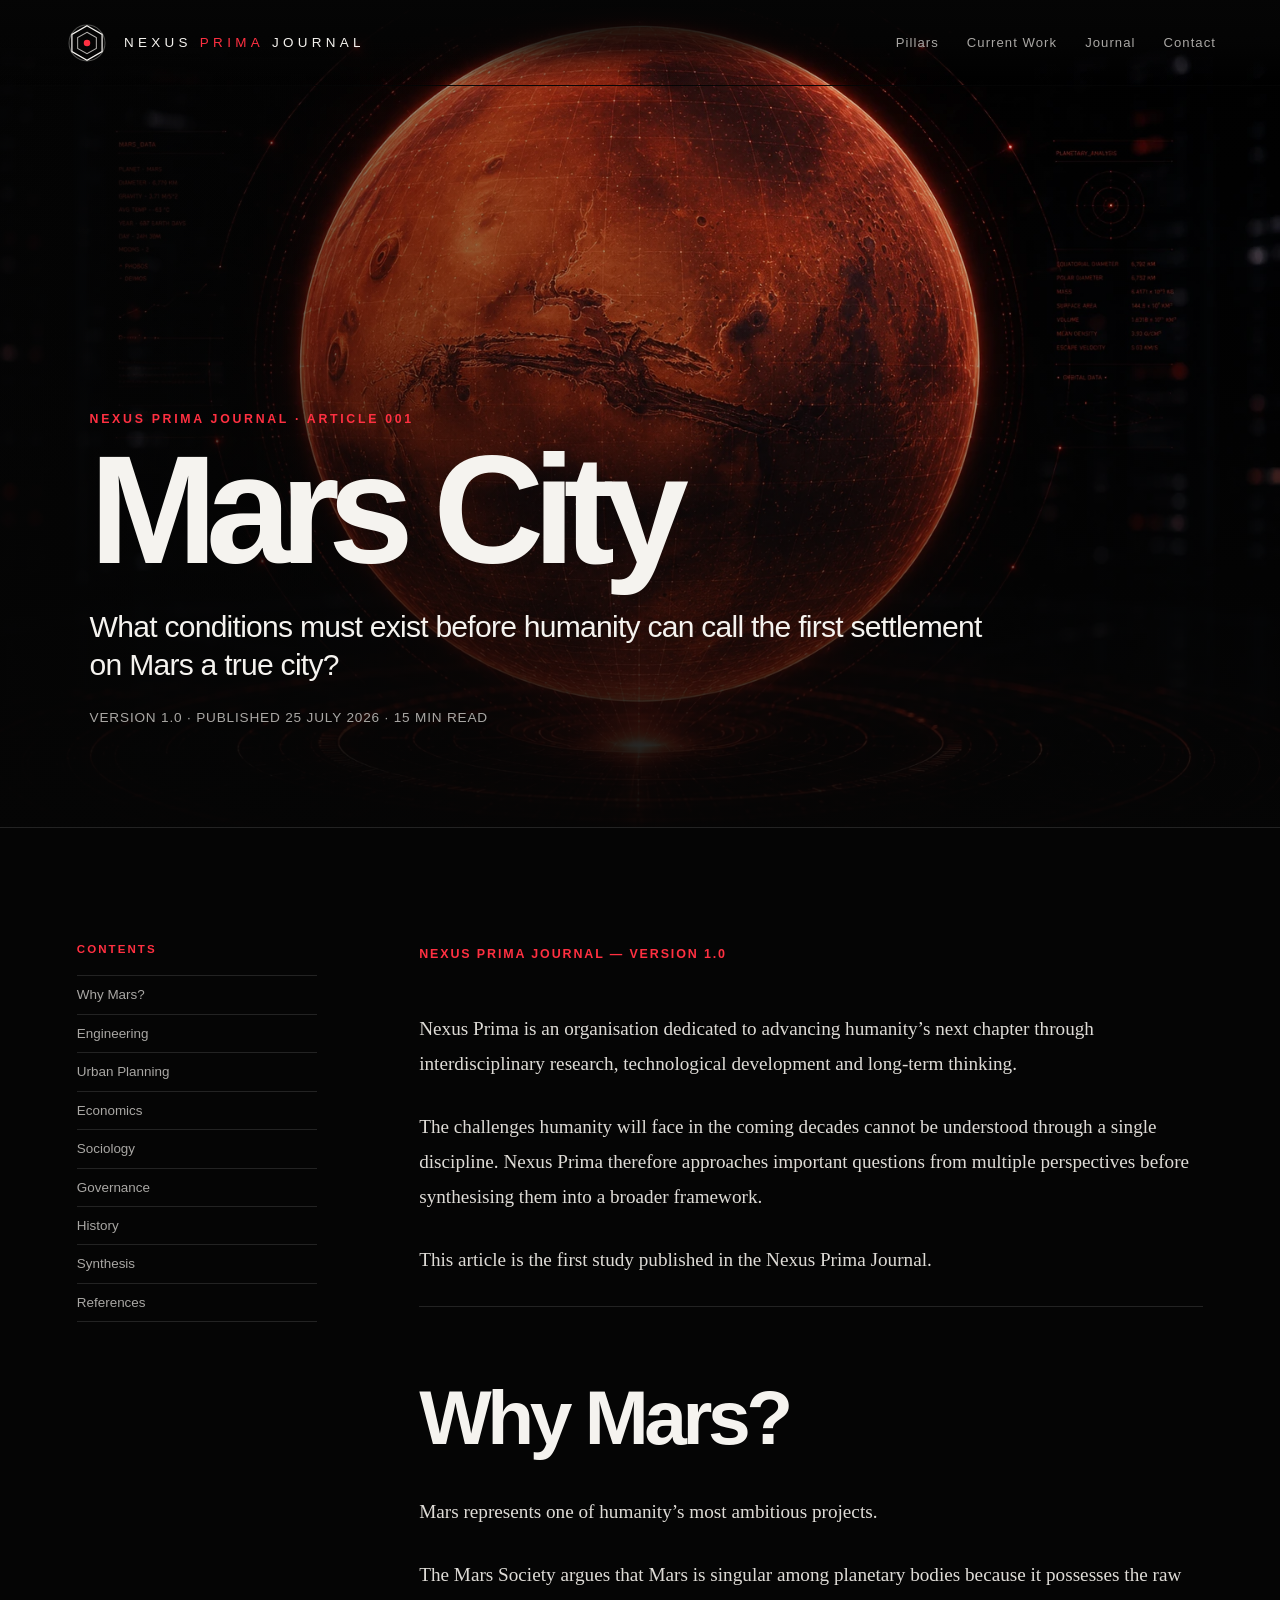
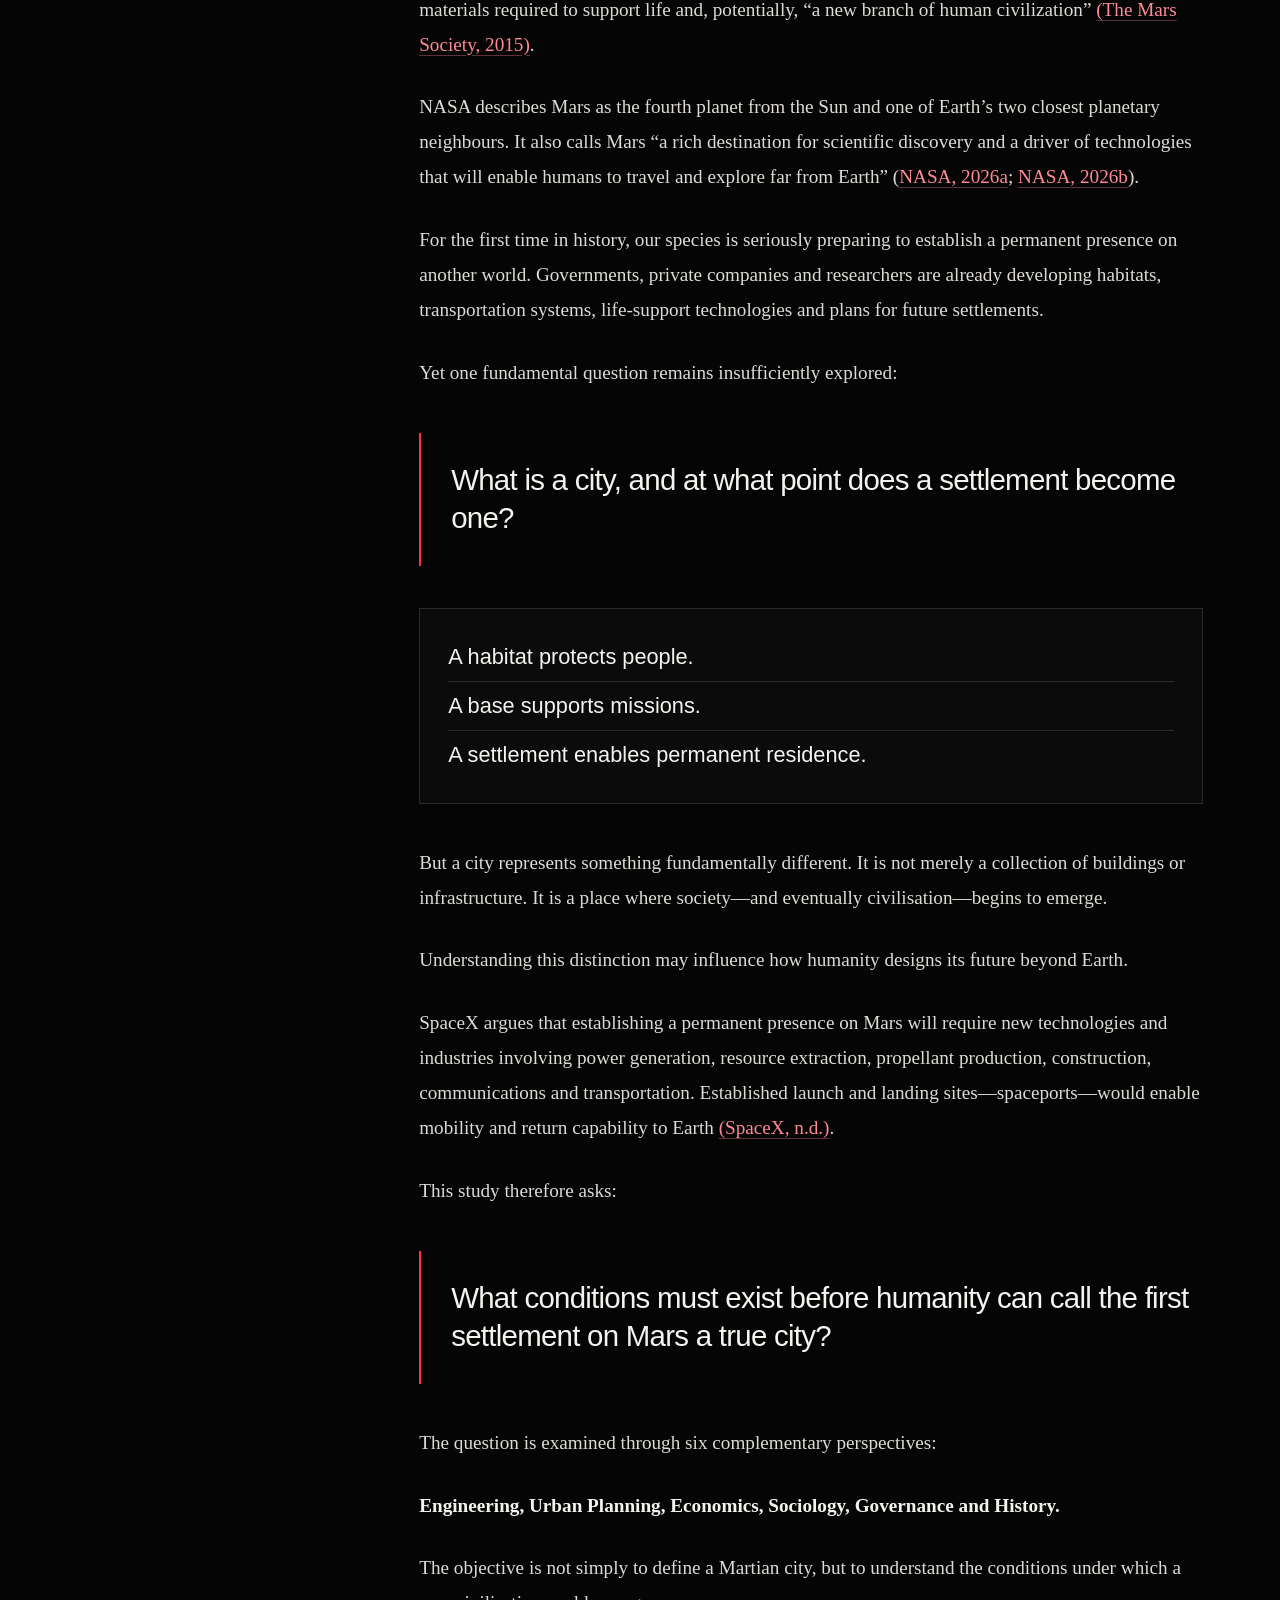
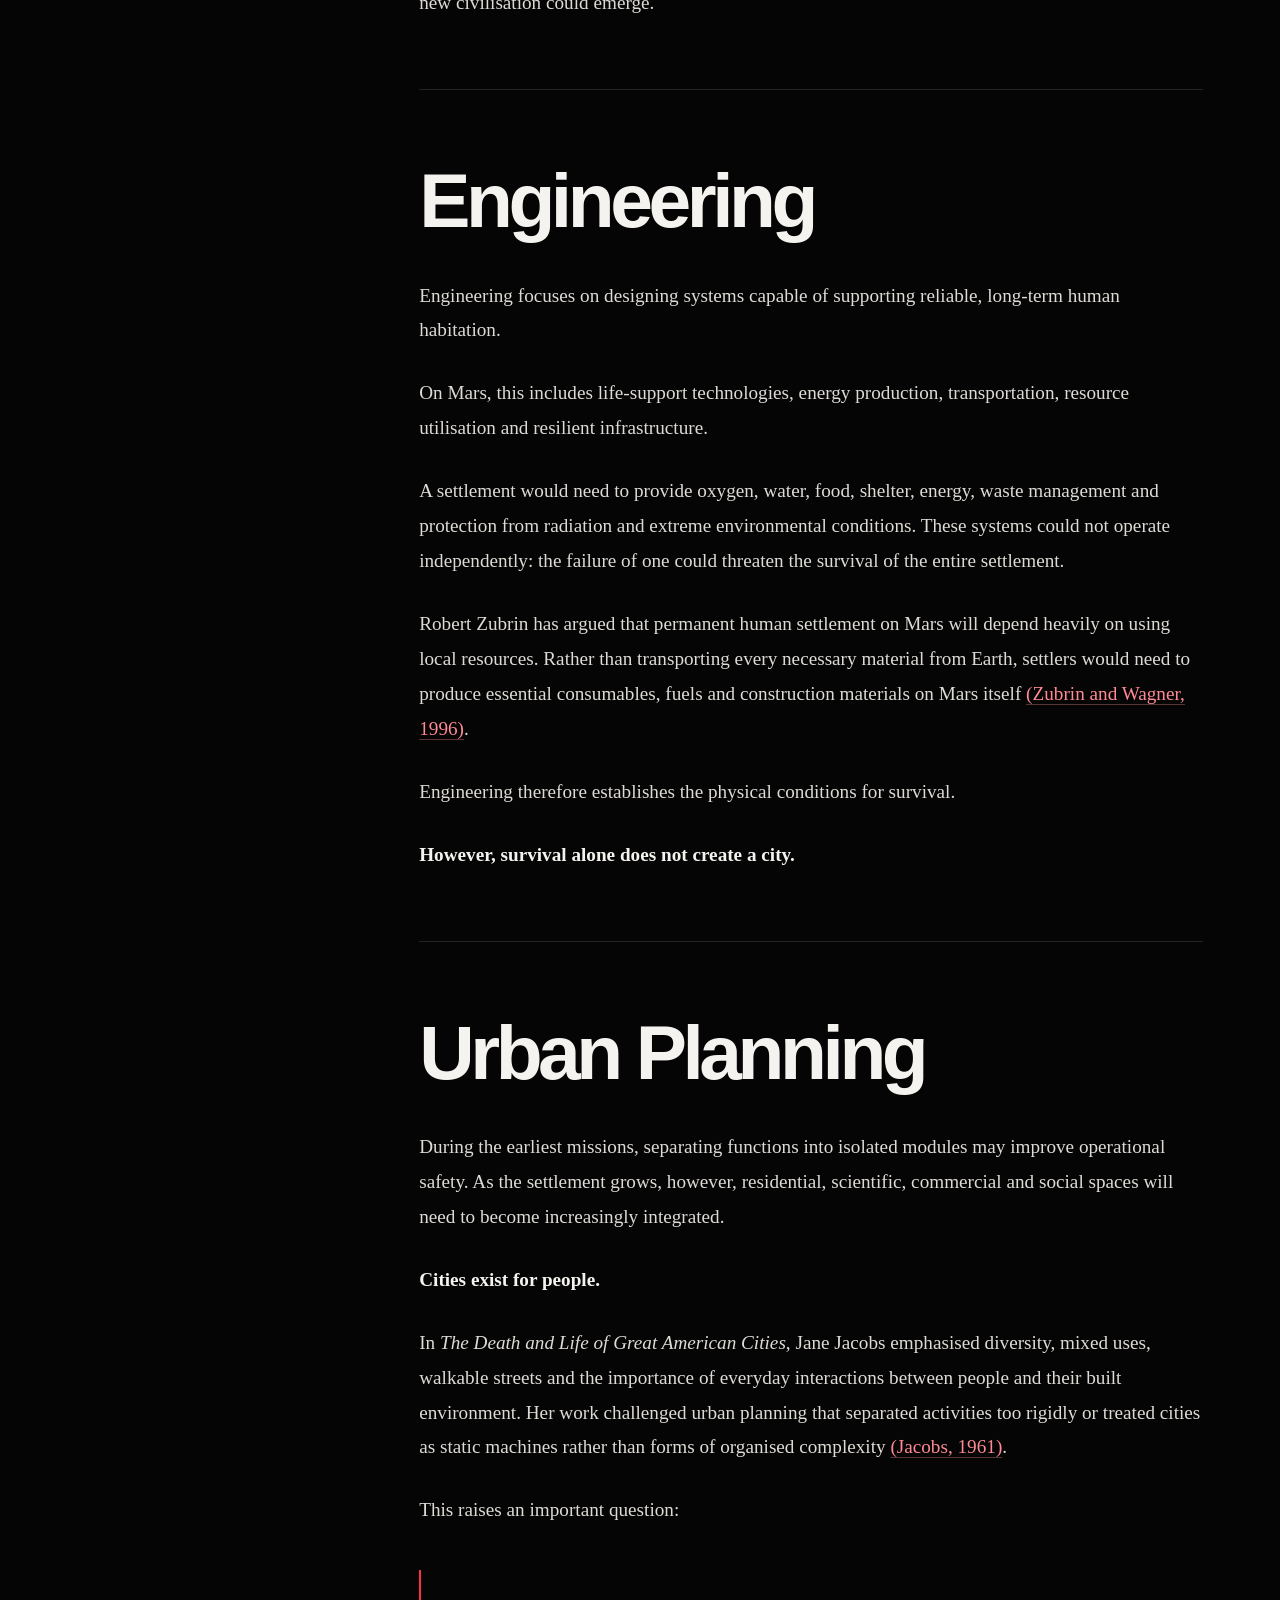
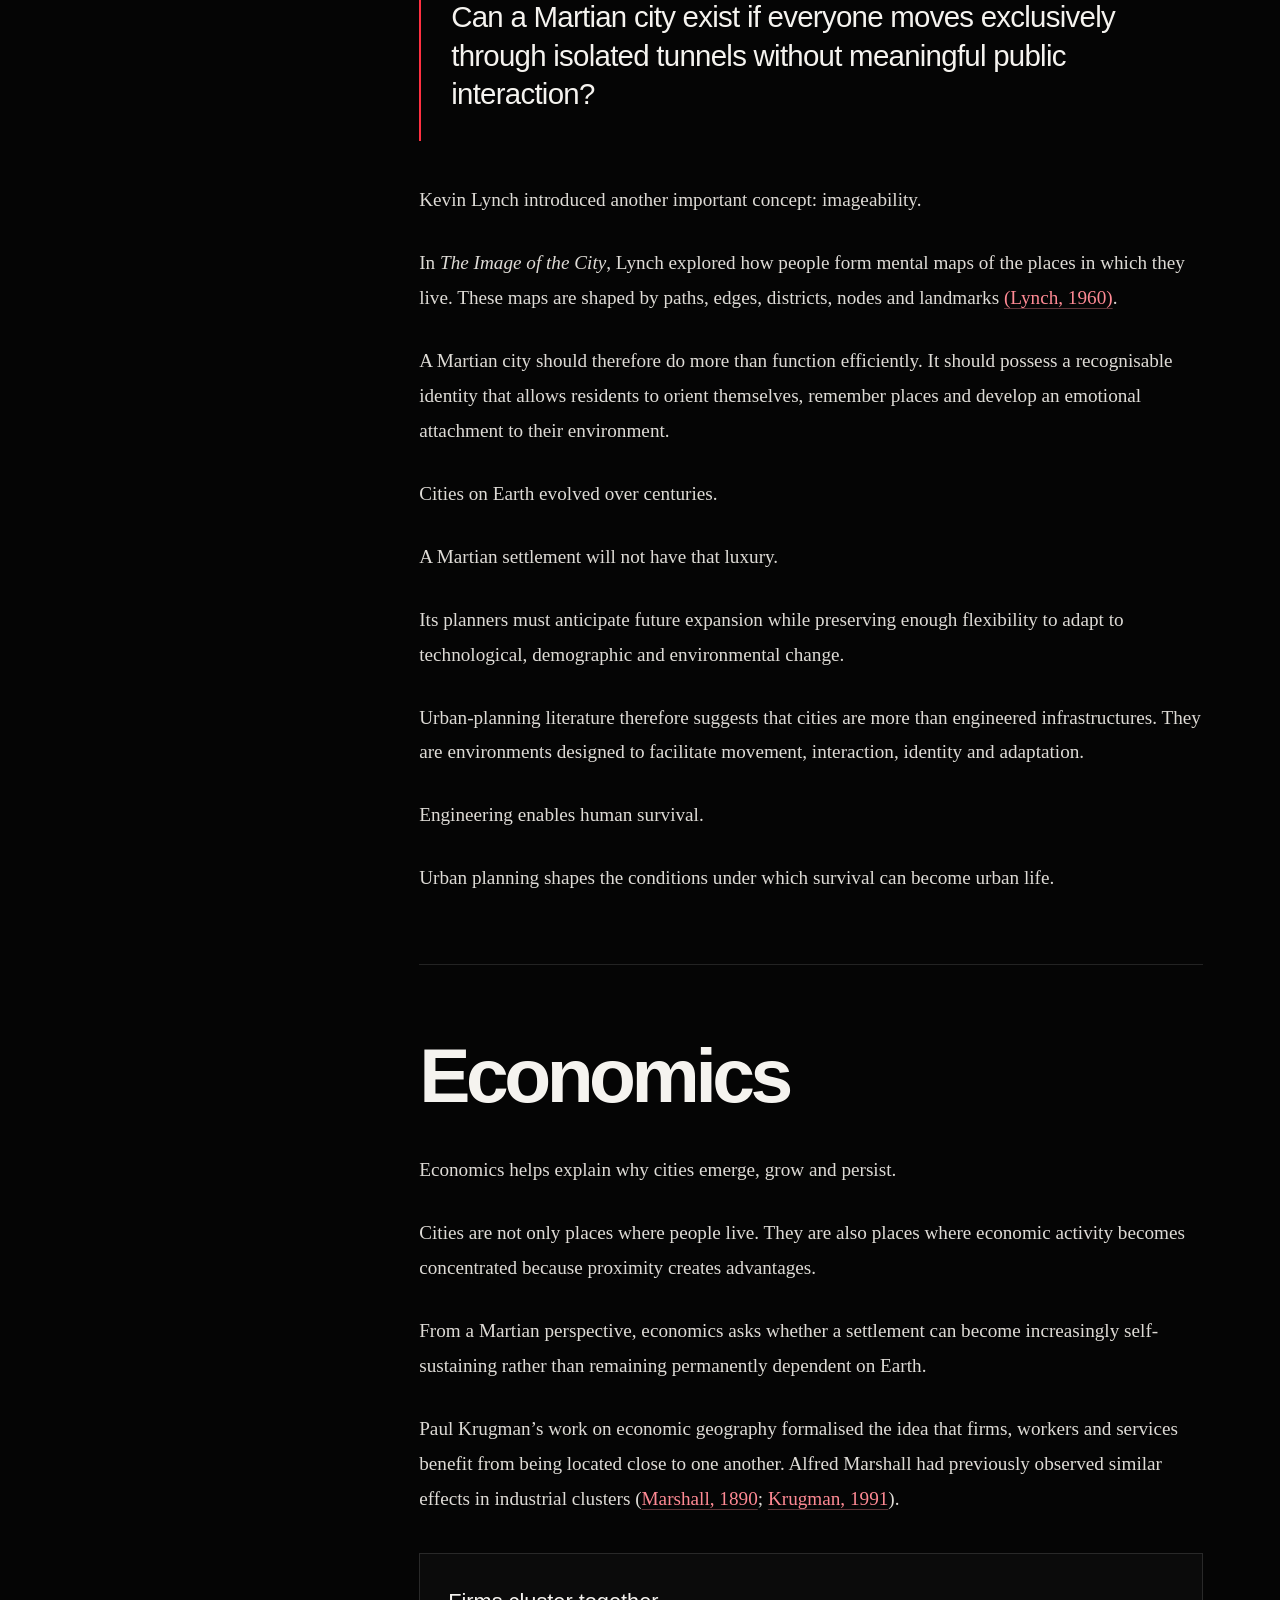
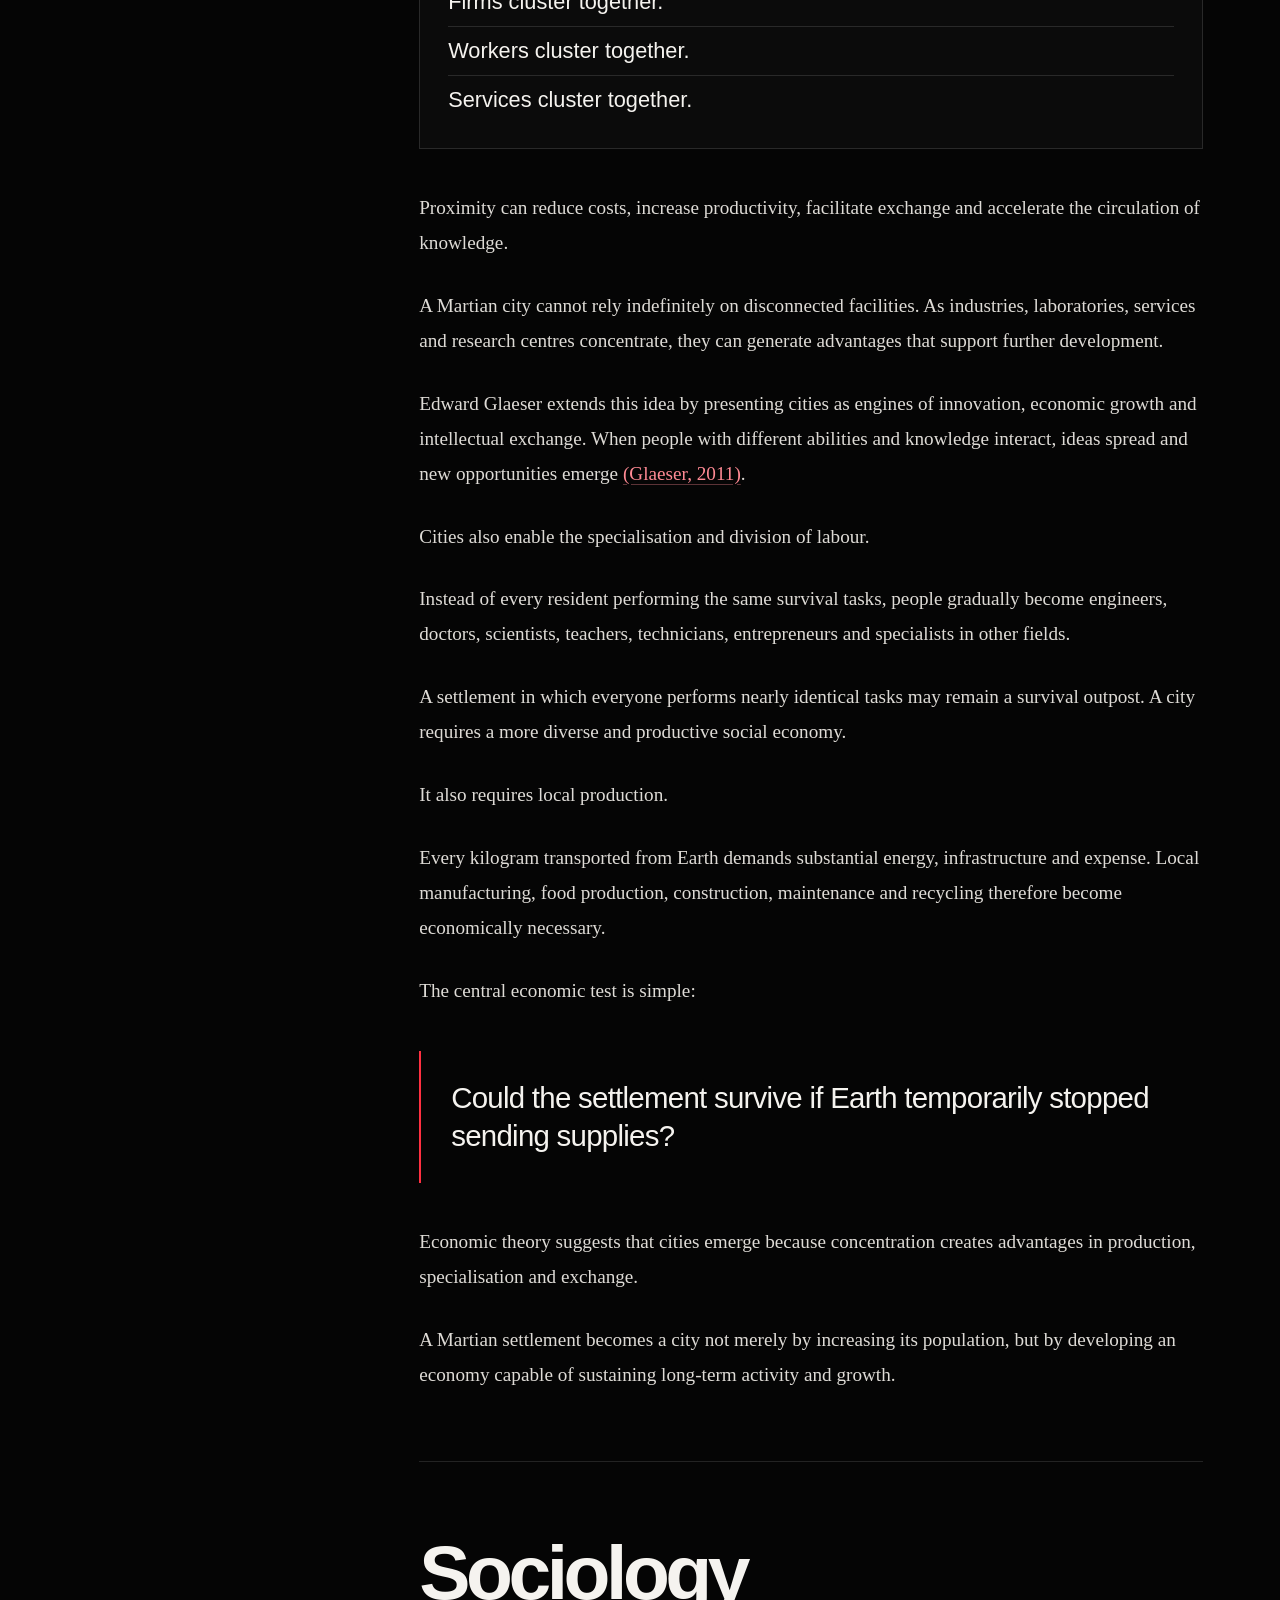
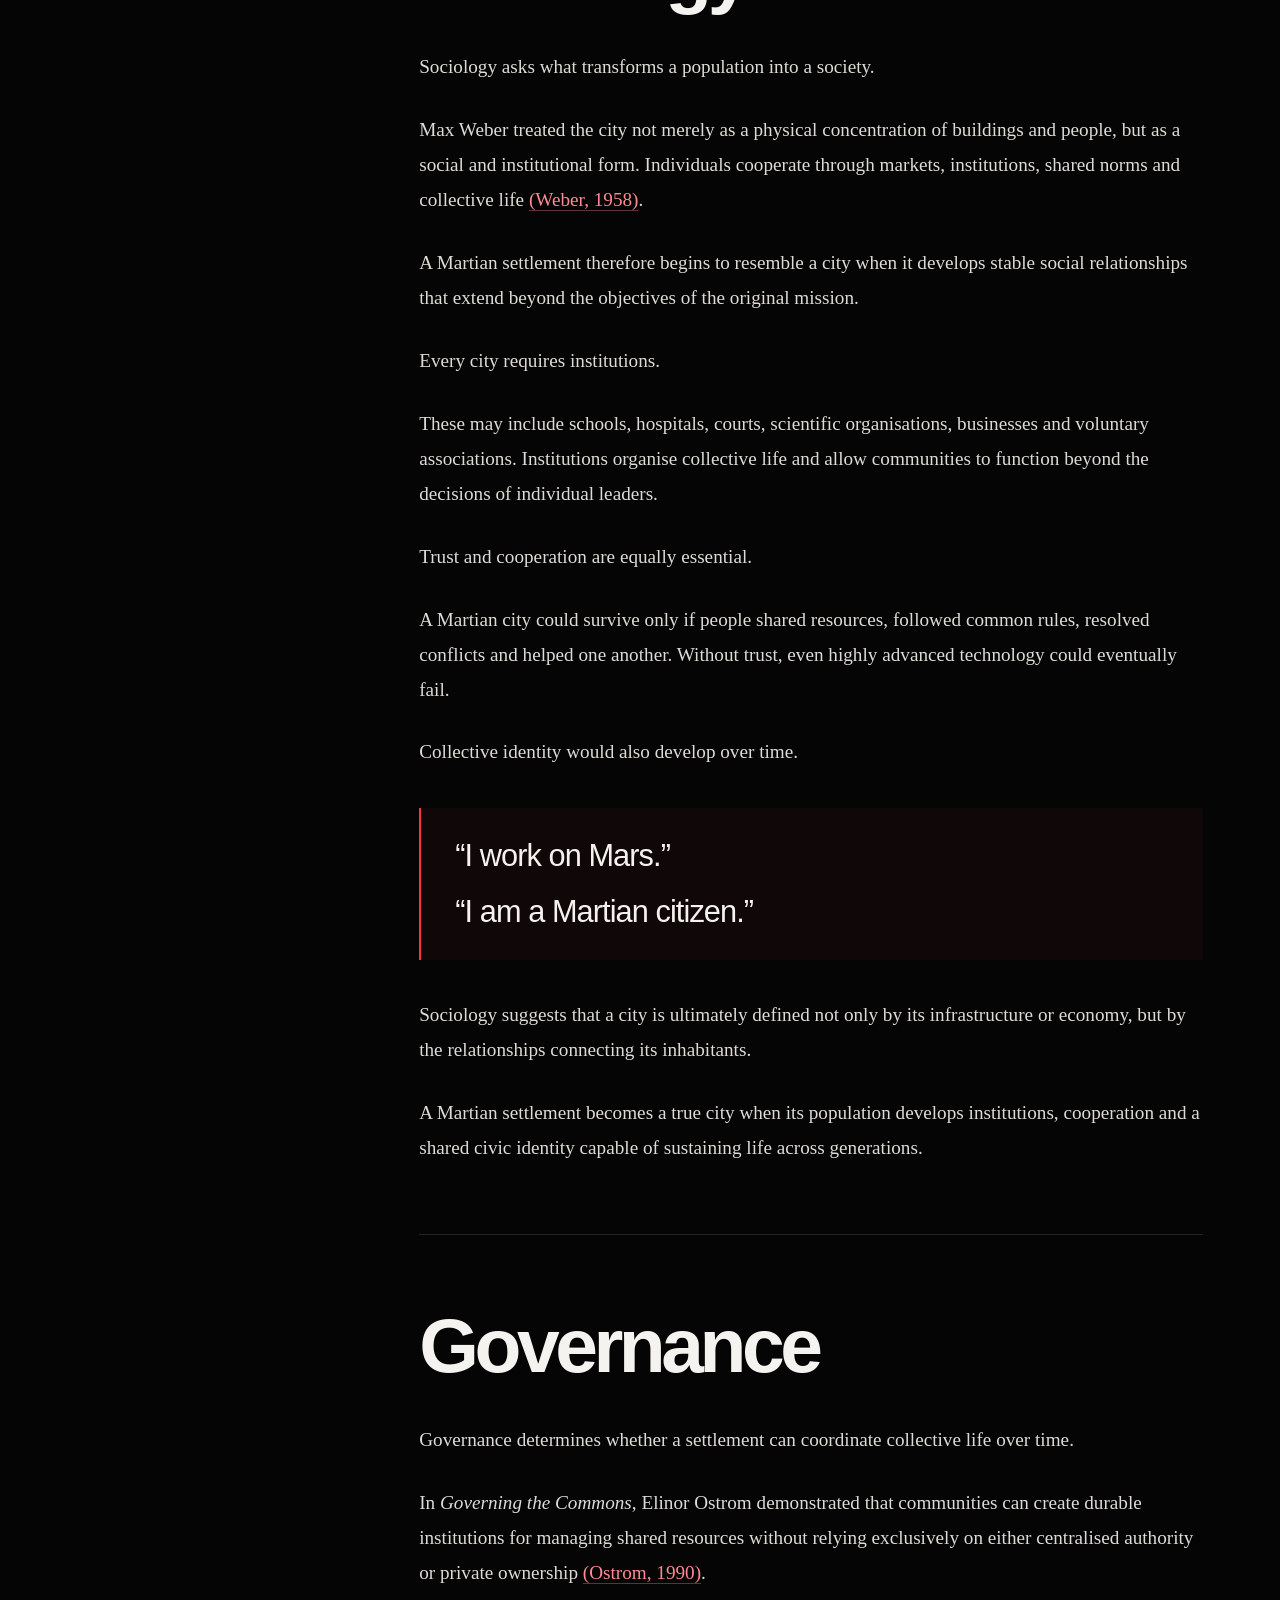
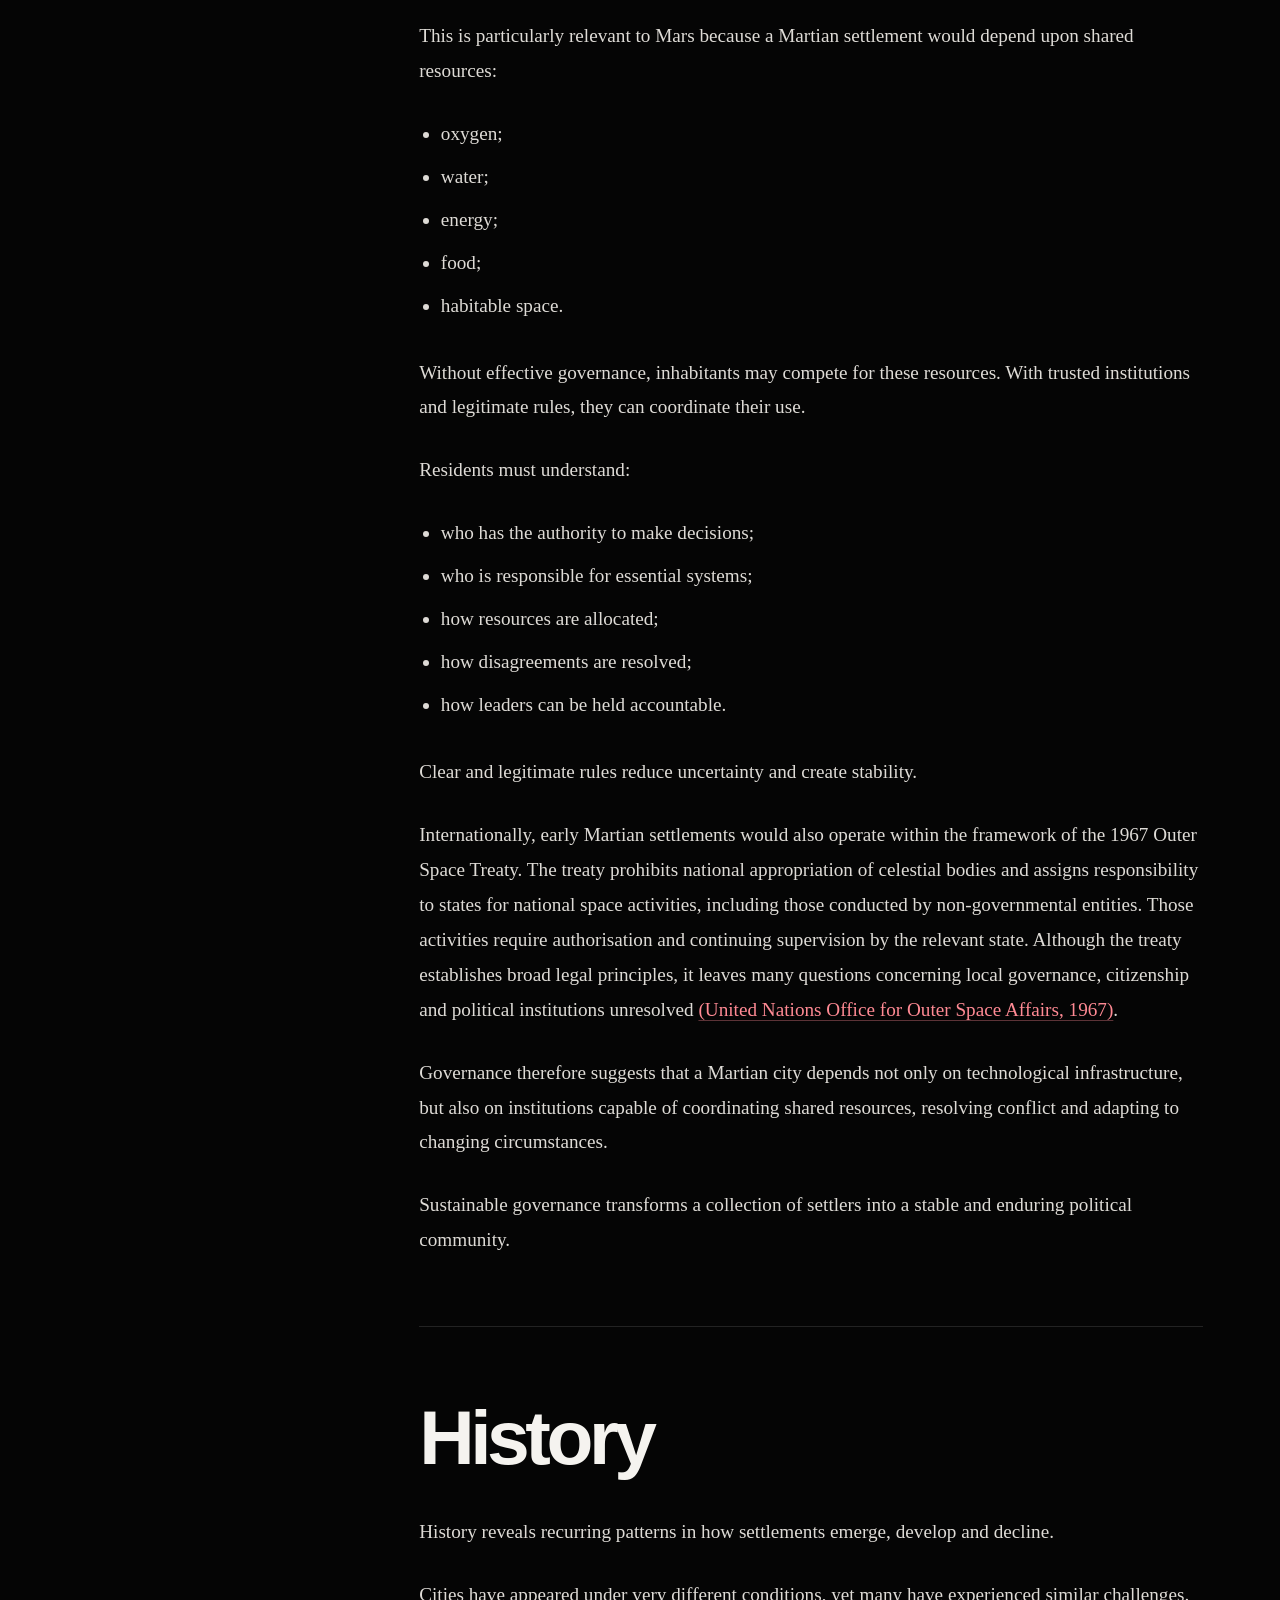
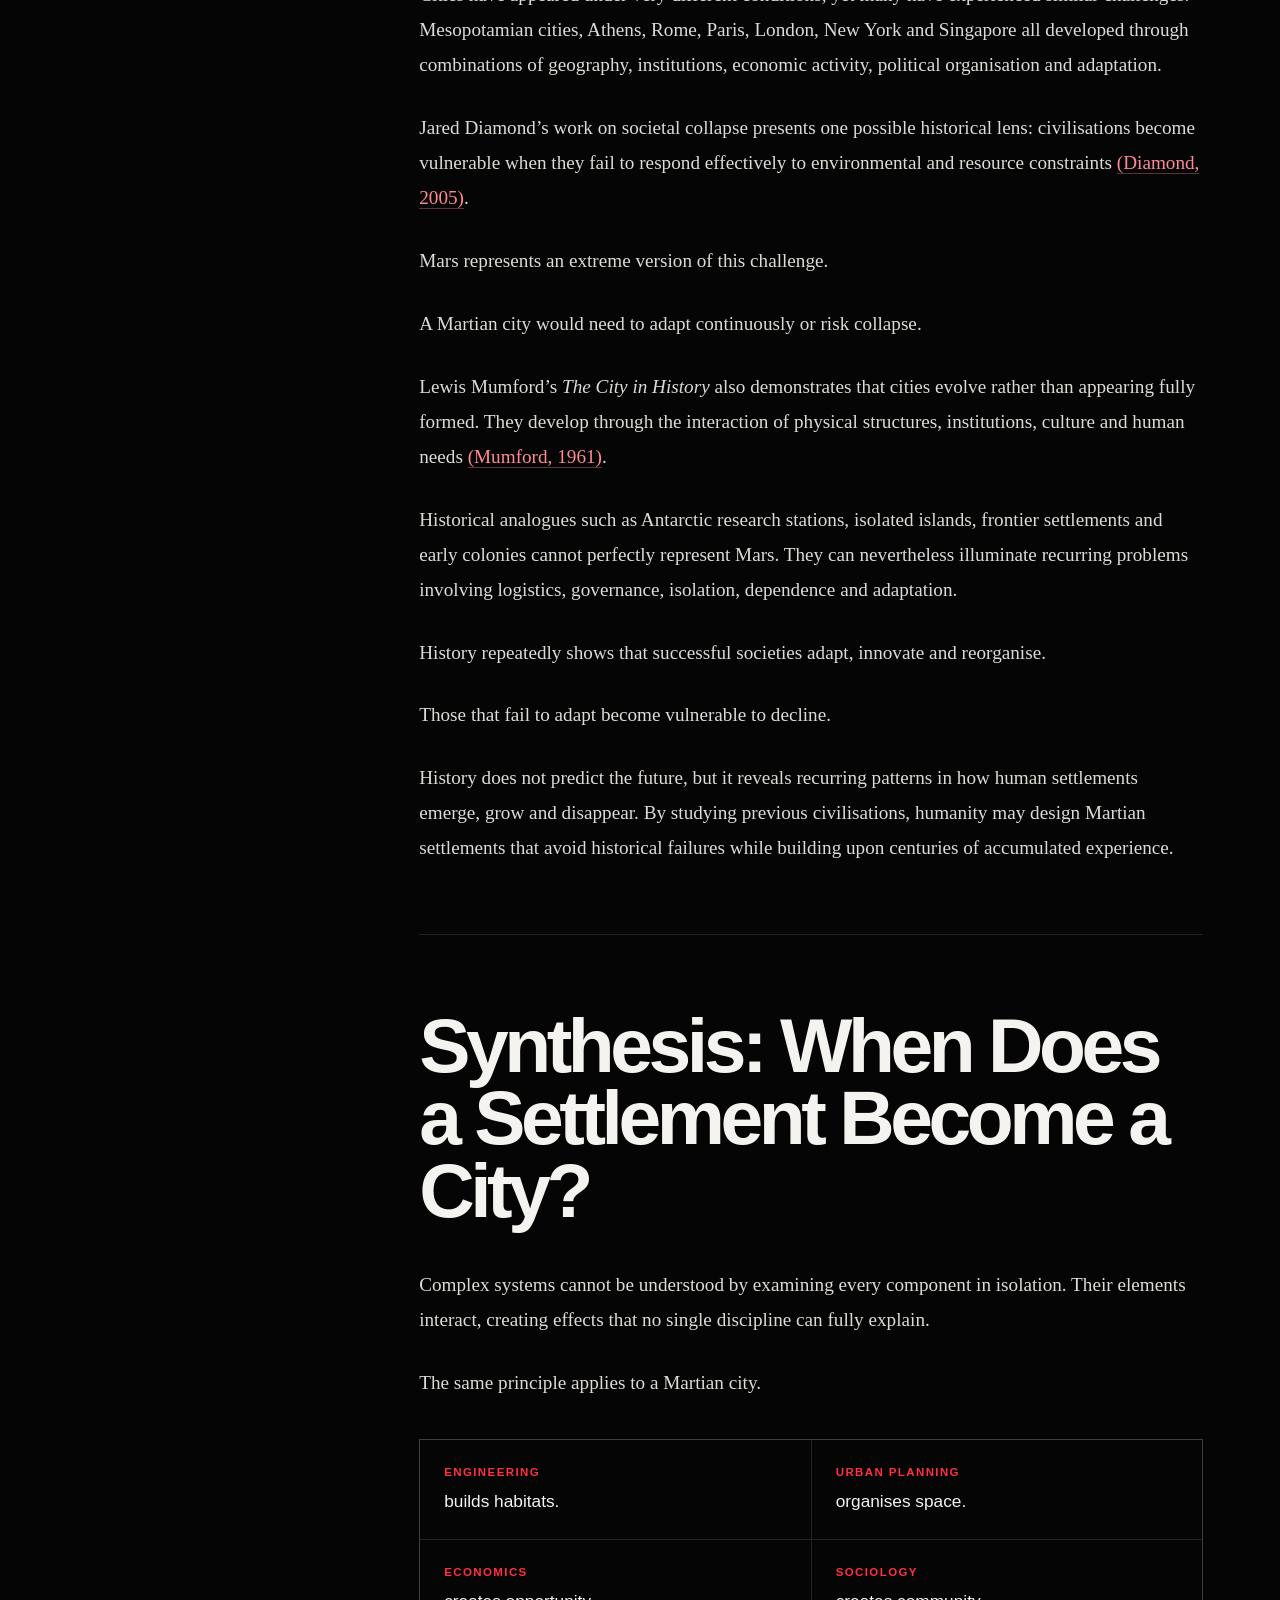
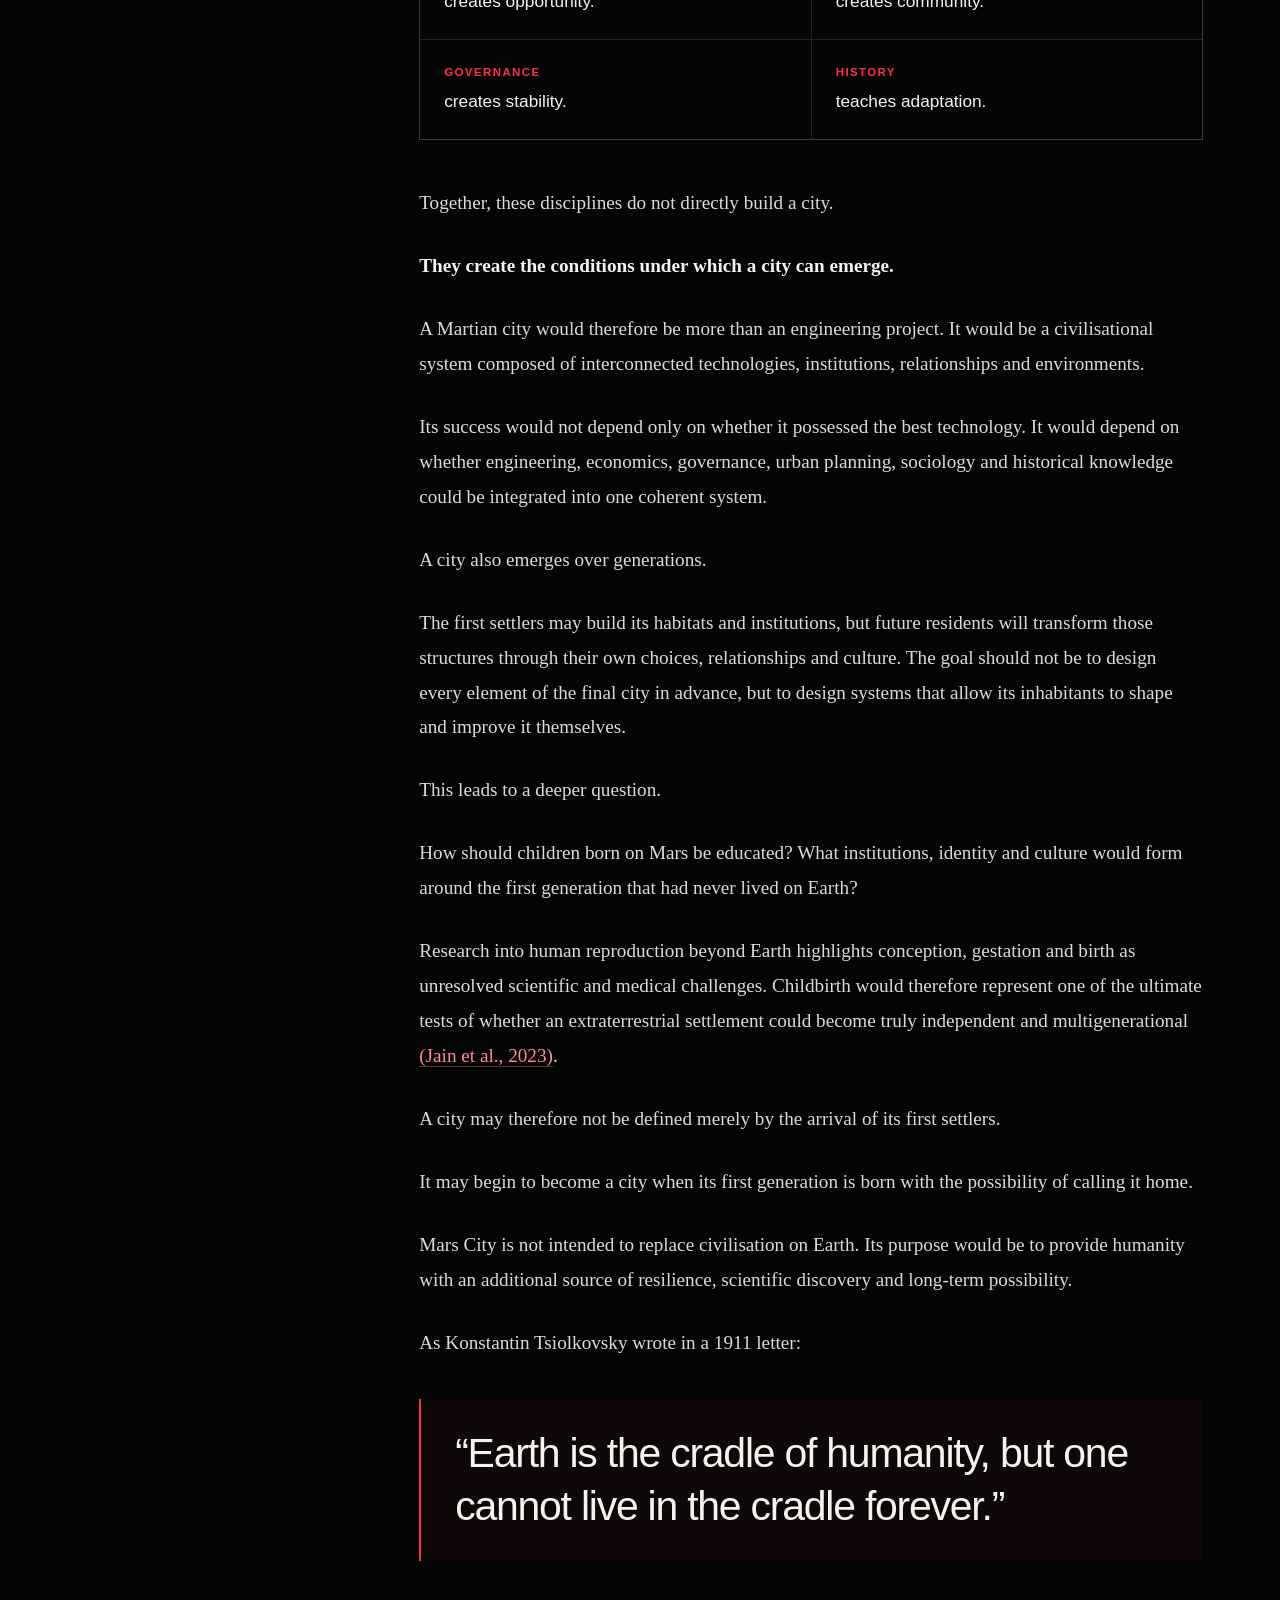
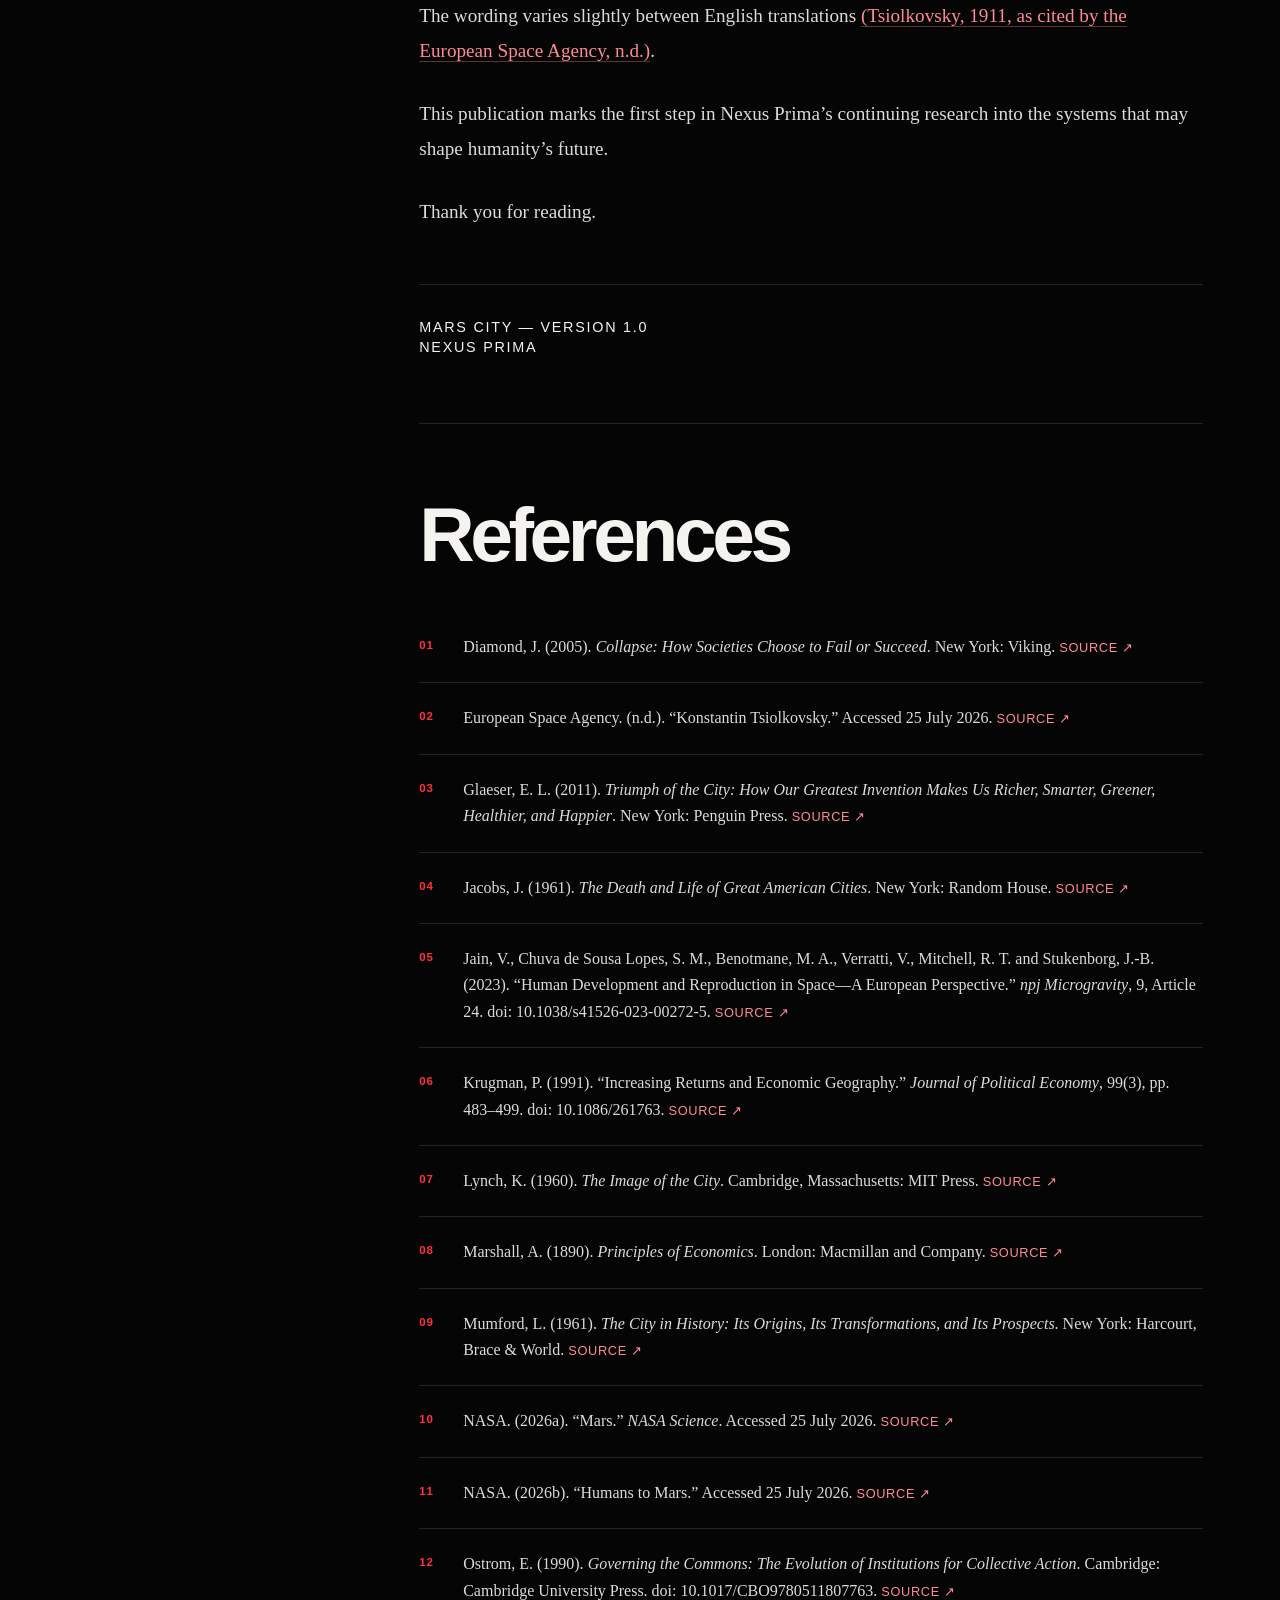
==== commit 376b78a5: "Update index.html" ====
--- a/index.html
+++ b/index.html
@@ -30,7 +30,11 @@
         <polygon points="32,17 45,24.5 45,39.5 32,47 19,39.5 19,24.5" fill="none" stroke="currentColor" stroke-width="1.4" opacity=".72"/>
         <circle cx="32" cy="32" r="4.5" fill="#ff3041"/>
       </svg>
-      <span class="brand-wordmark"><span>NEXUS</span> <strong>PRIMA</strong></span>
+      <span class="brand-wordmark">
+  <span>NEXUS</span>
+  <strong>PRIMA</strong>
+  <span>JOURNAL</span>
+</span>
     </a>
 
     <button class="menu-toggle" type="button" aria-label="Open navigation" aria-expanded="false" aria-controls="site-nav" data-menu-toggle>
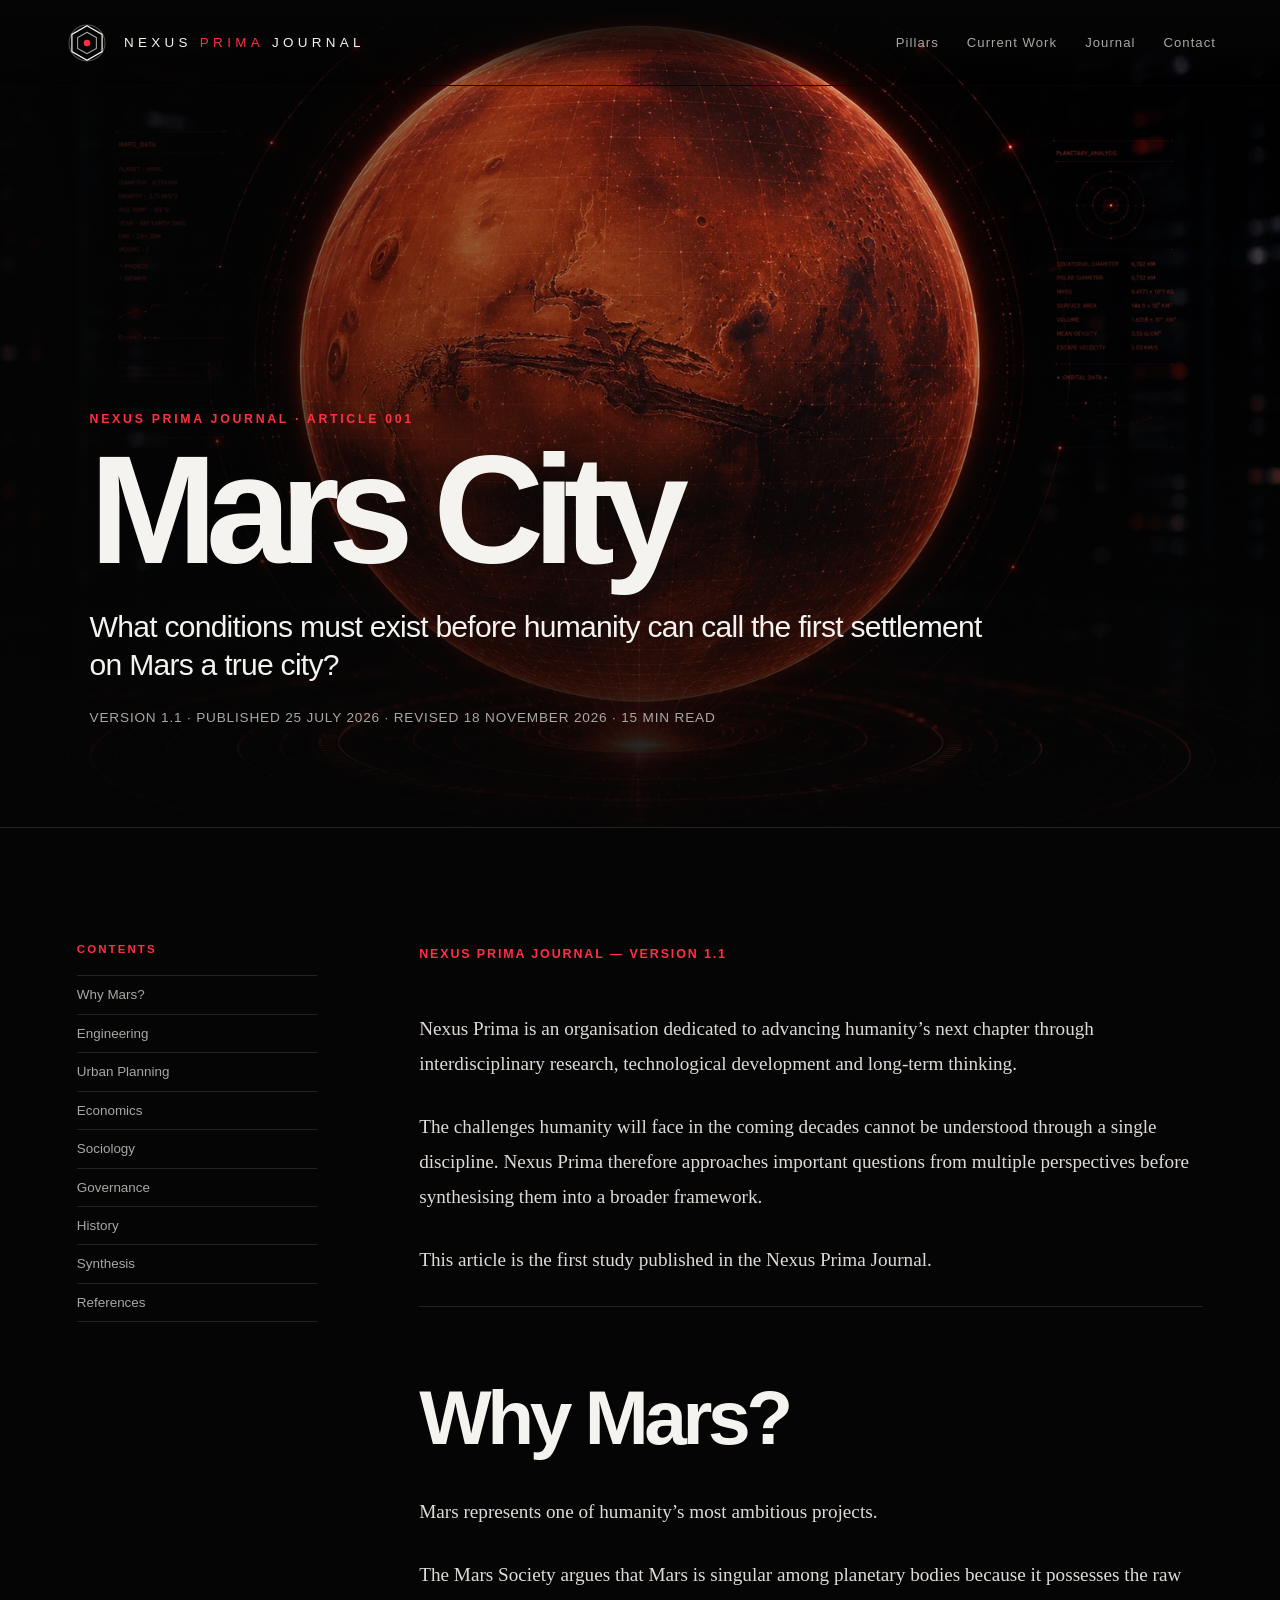
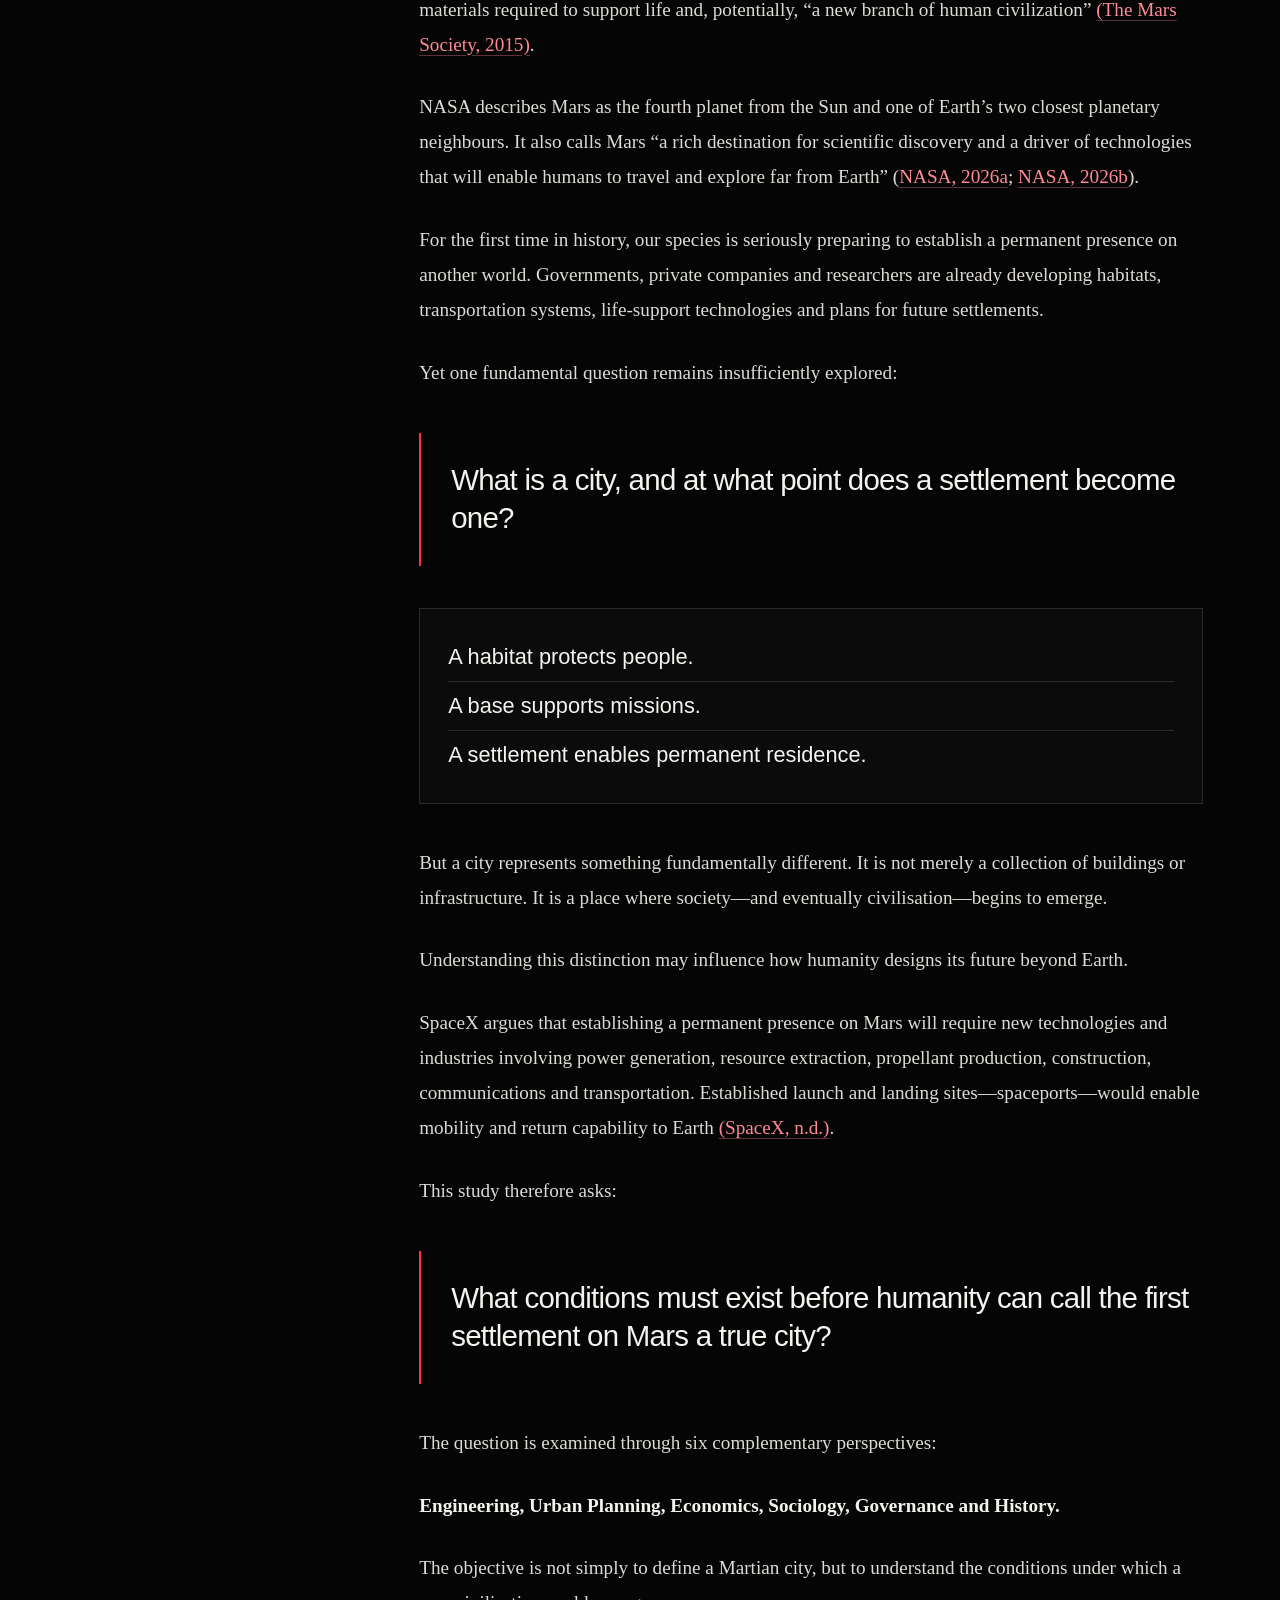
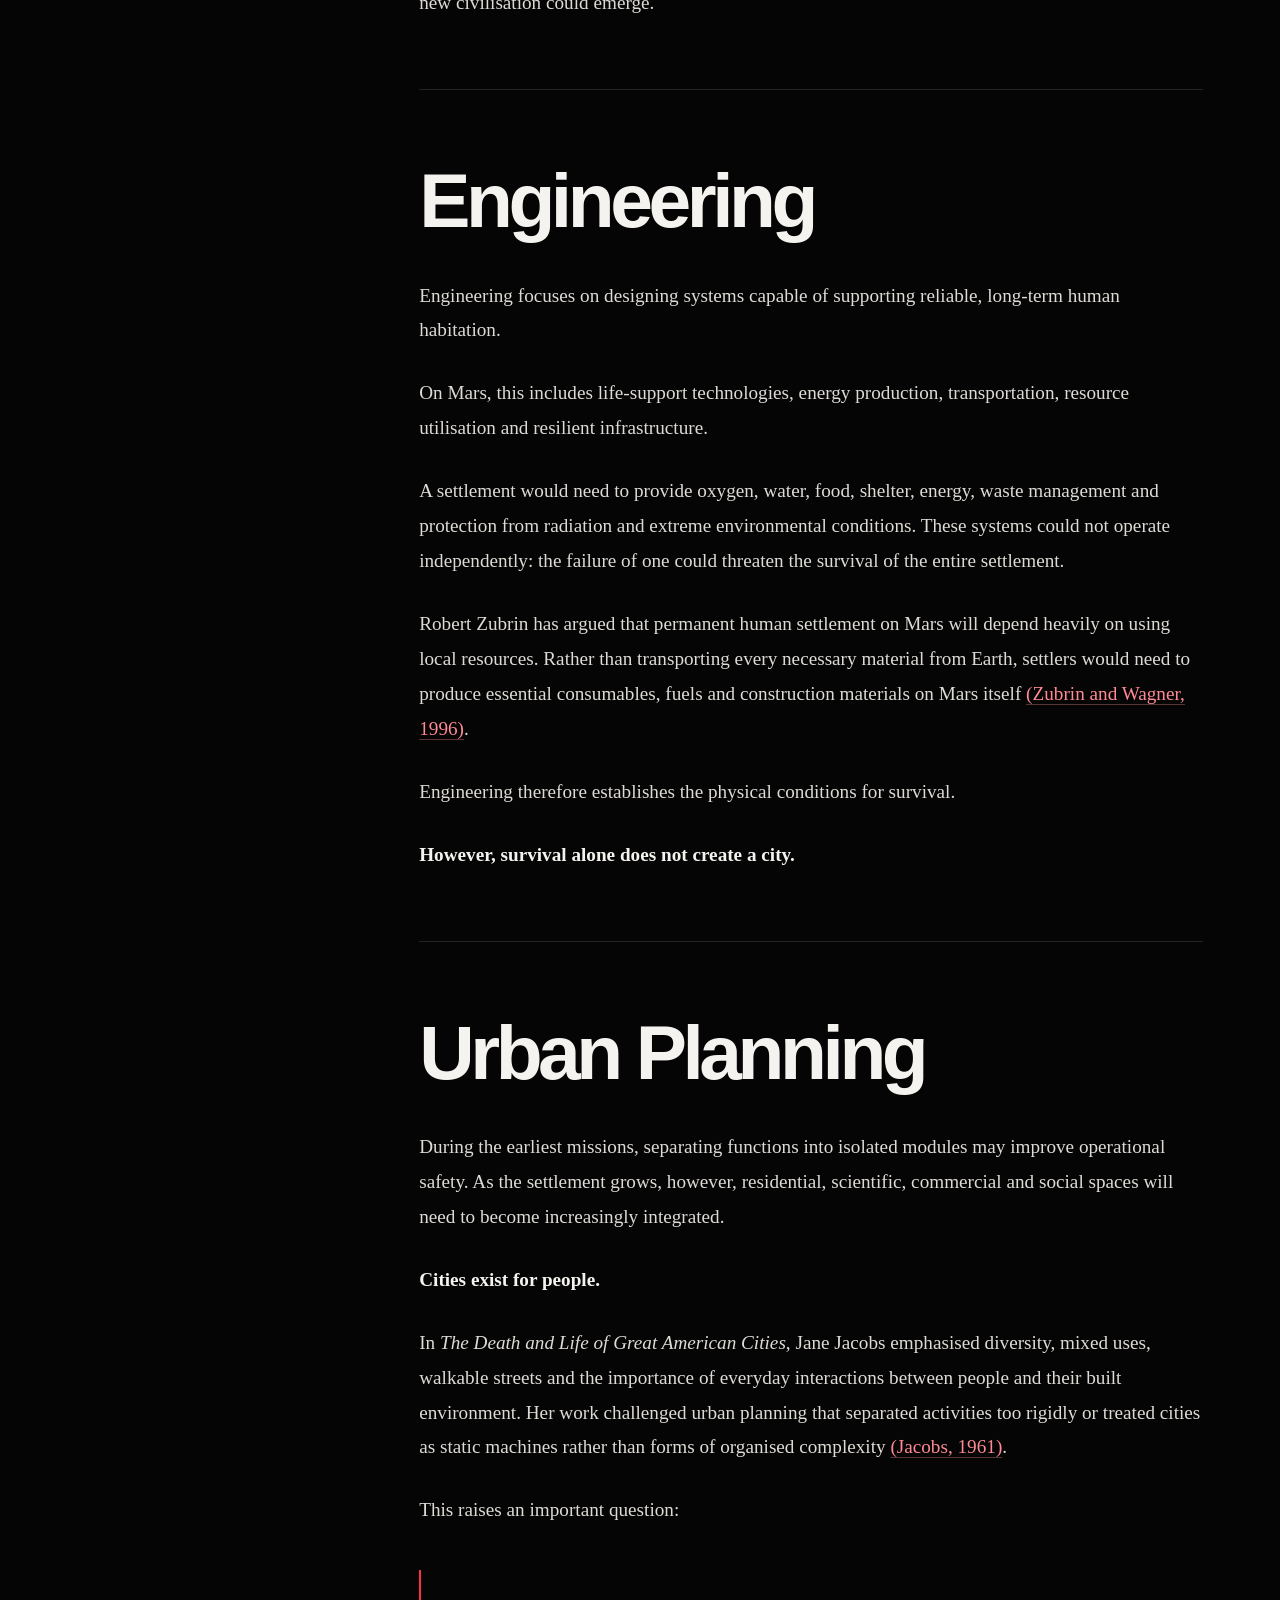
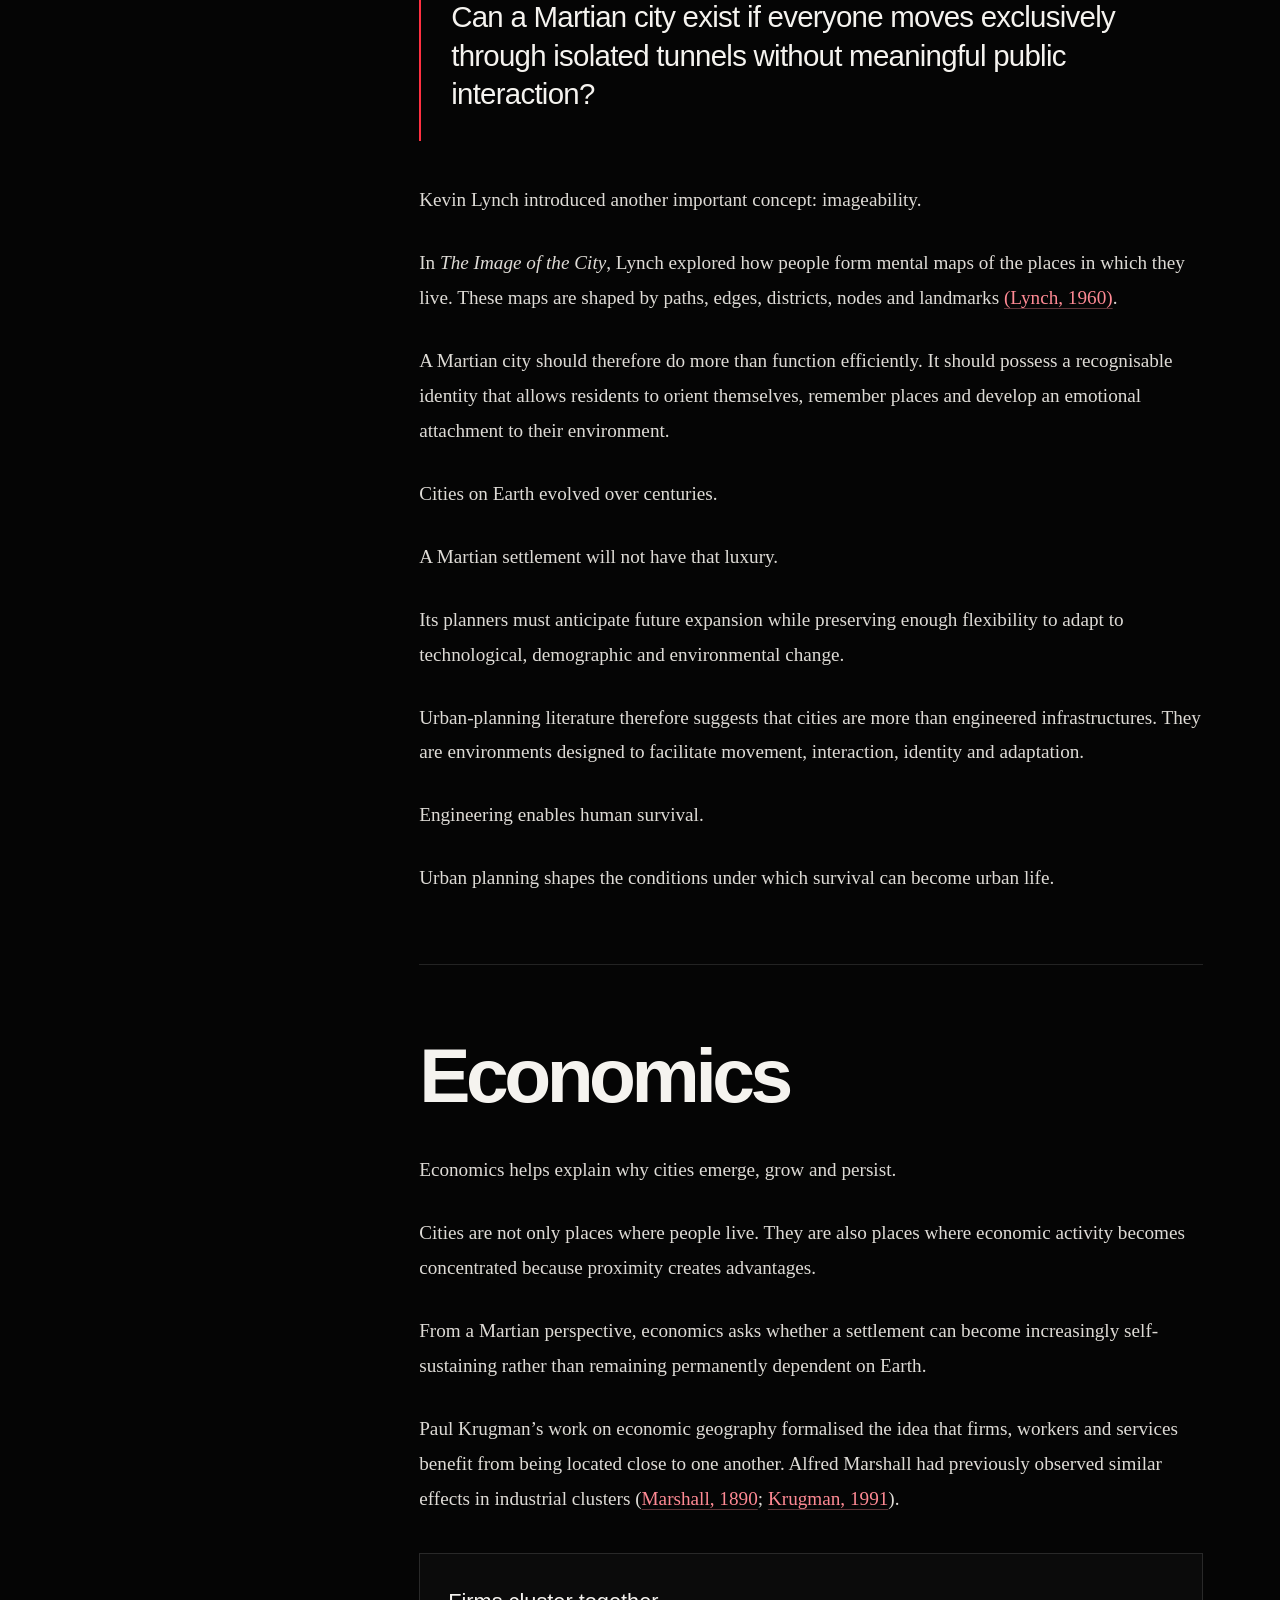
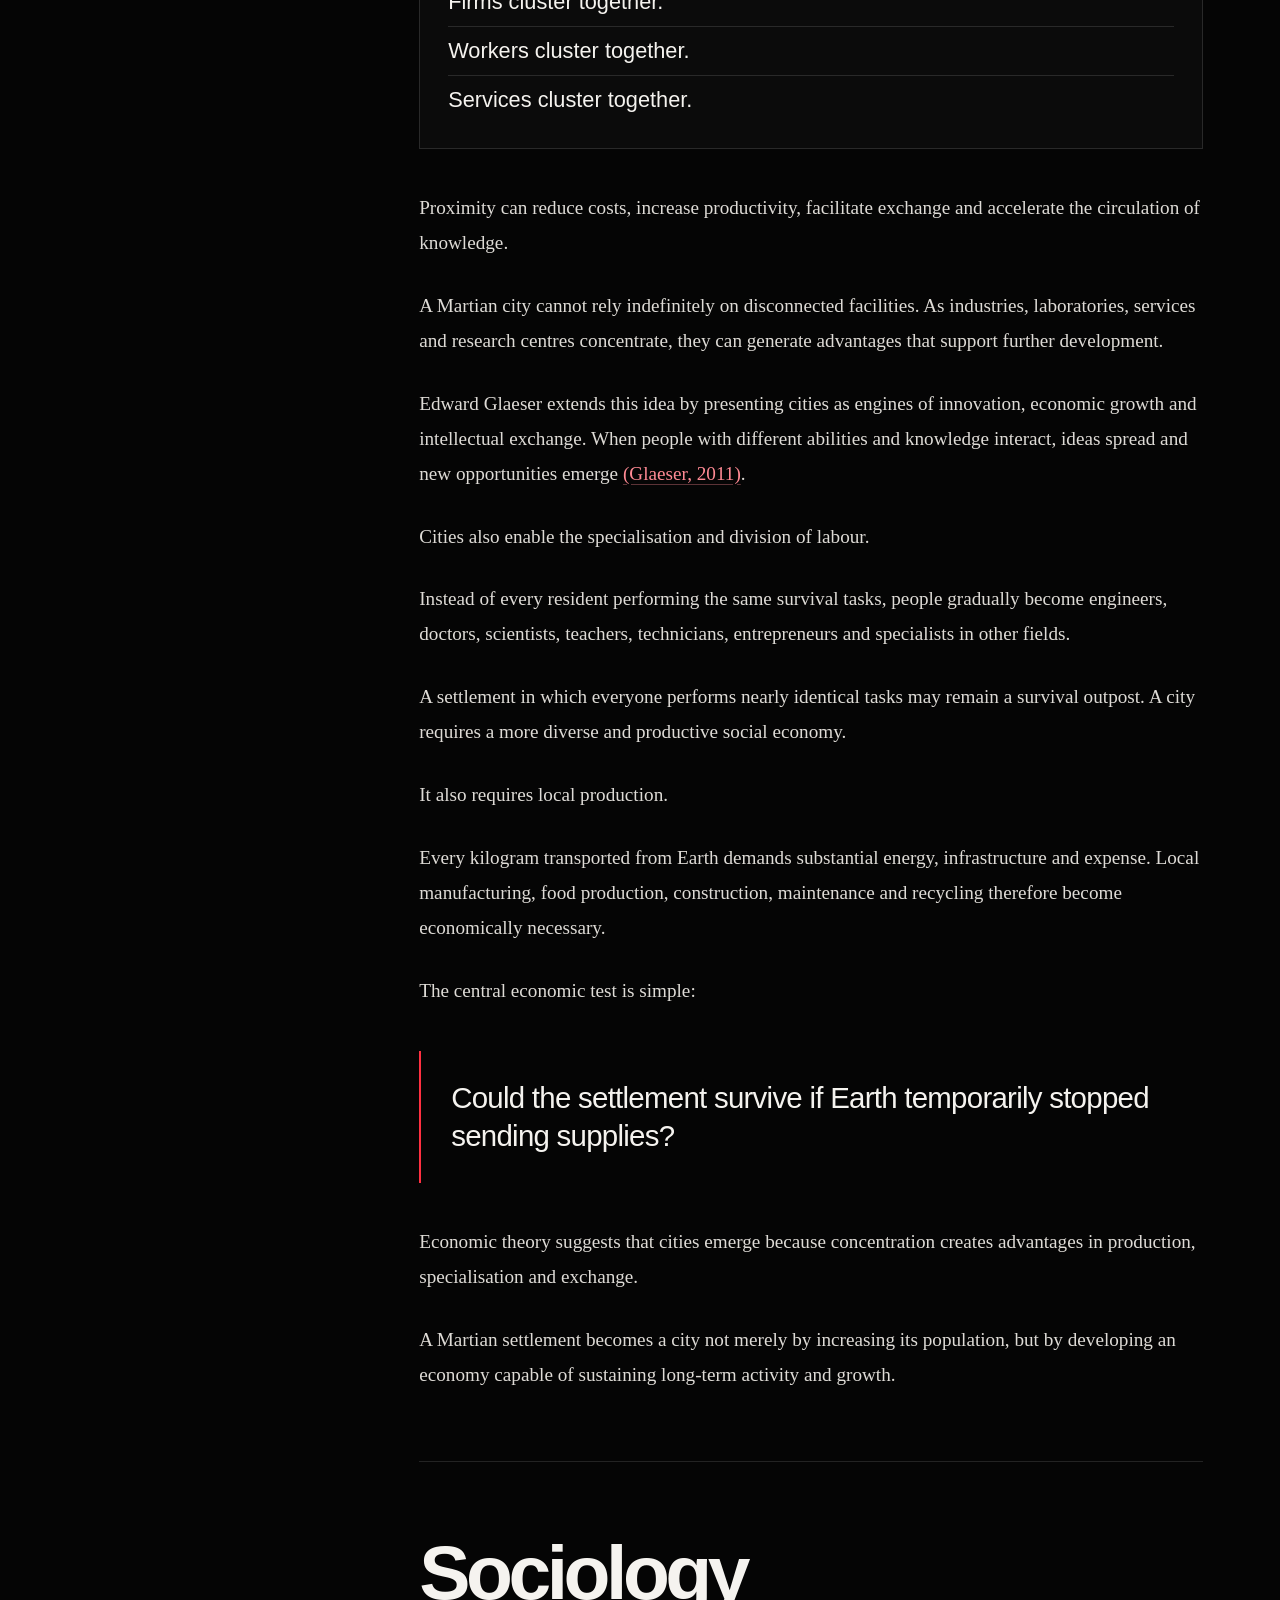
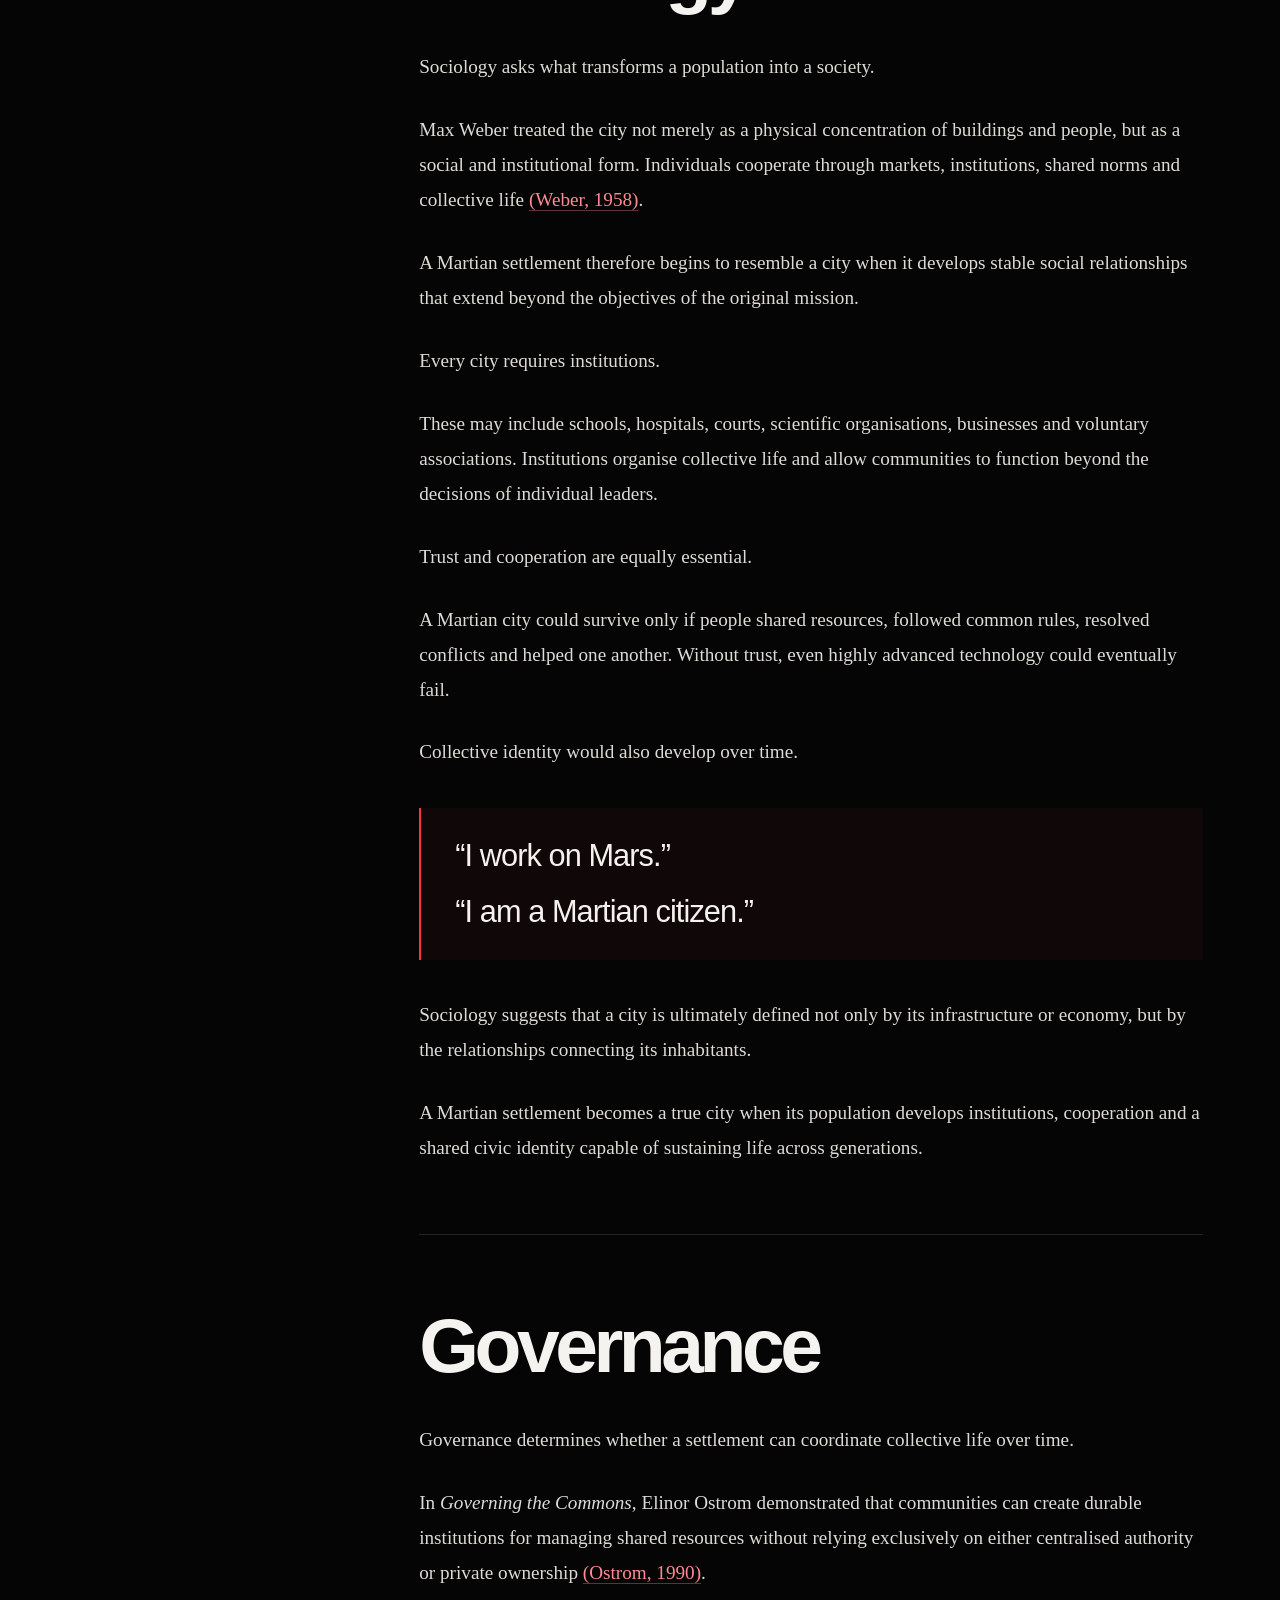
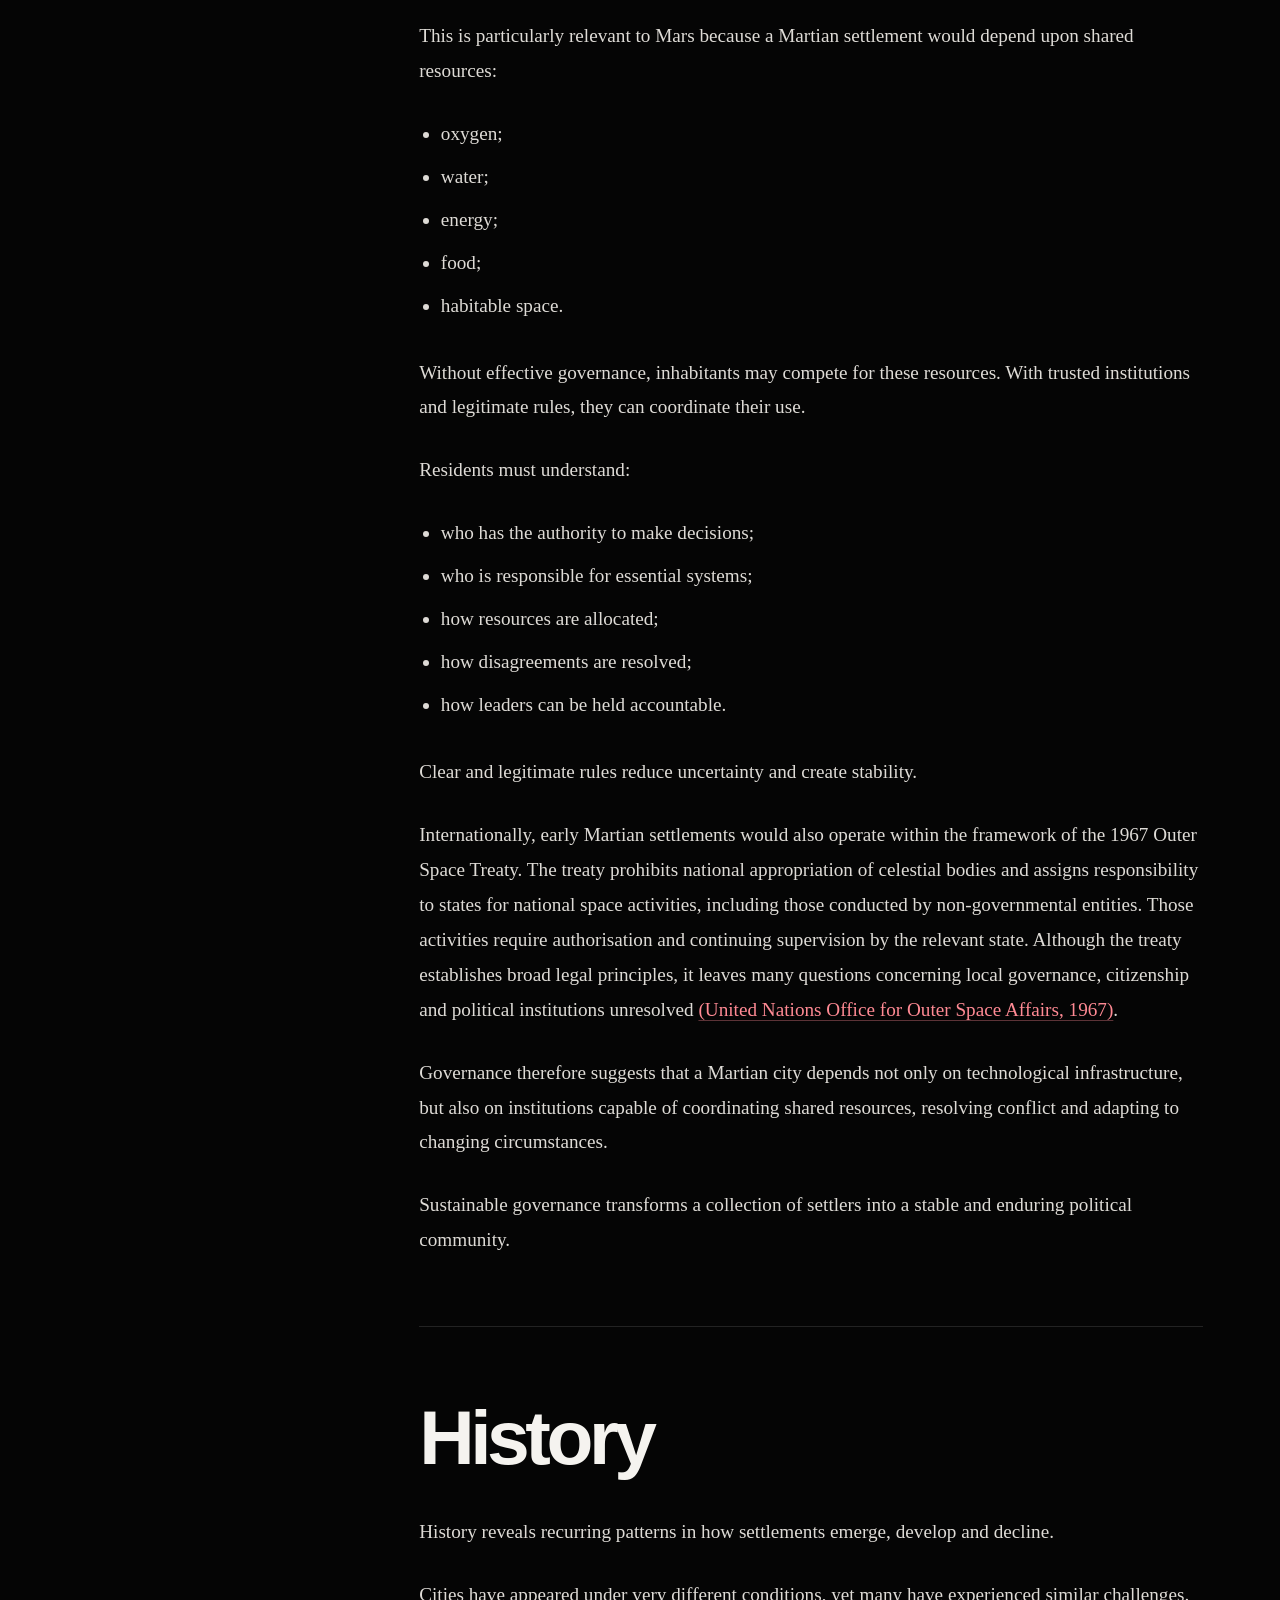
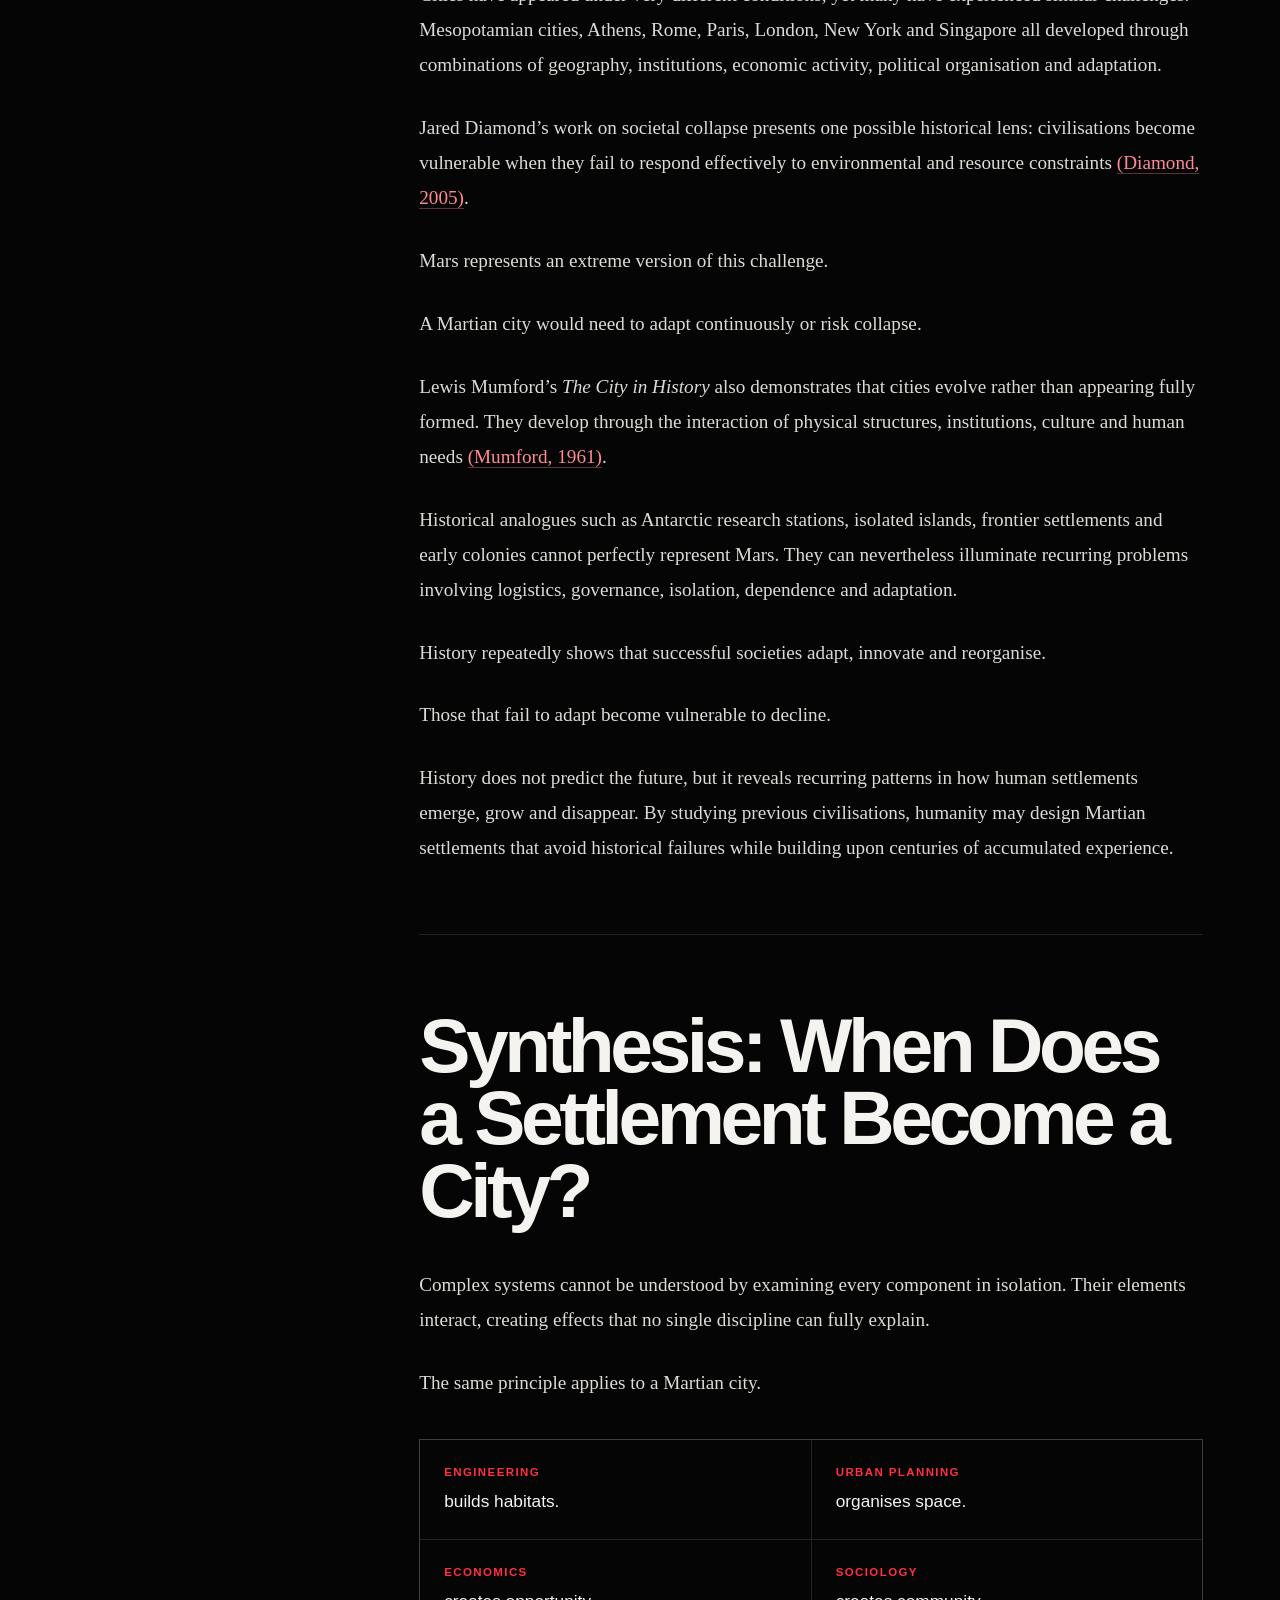
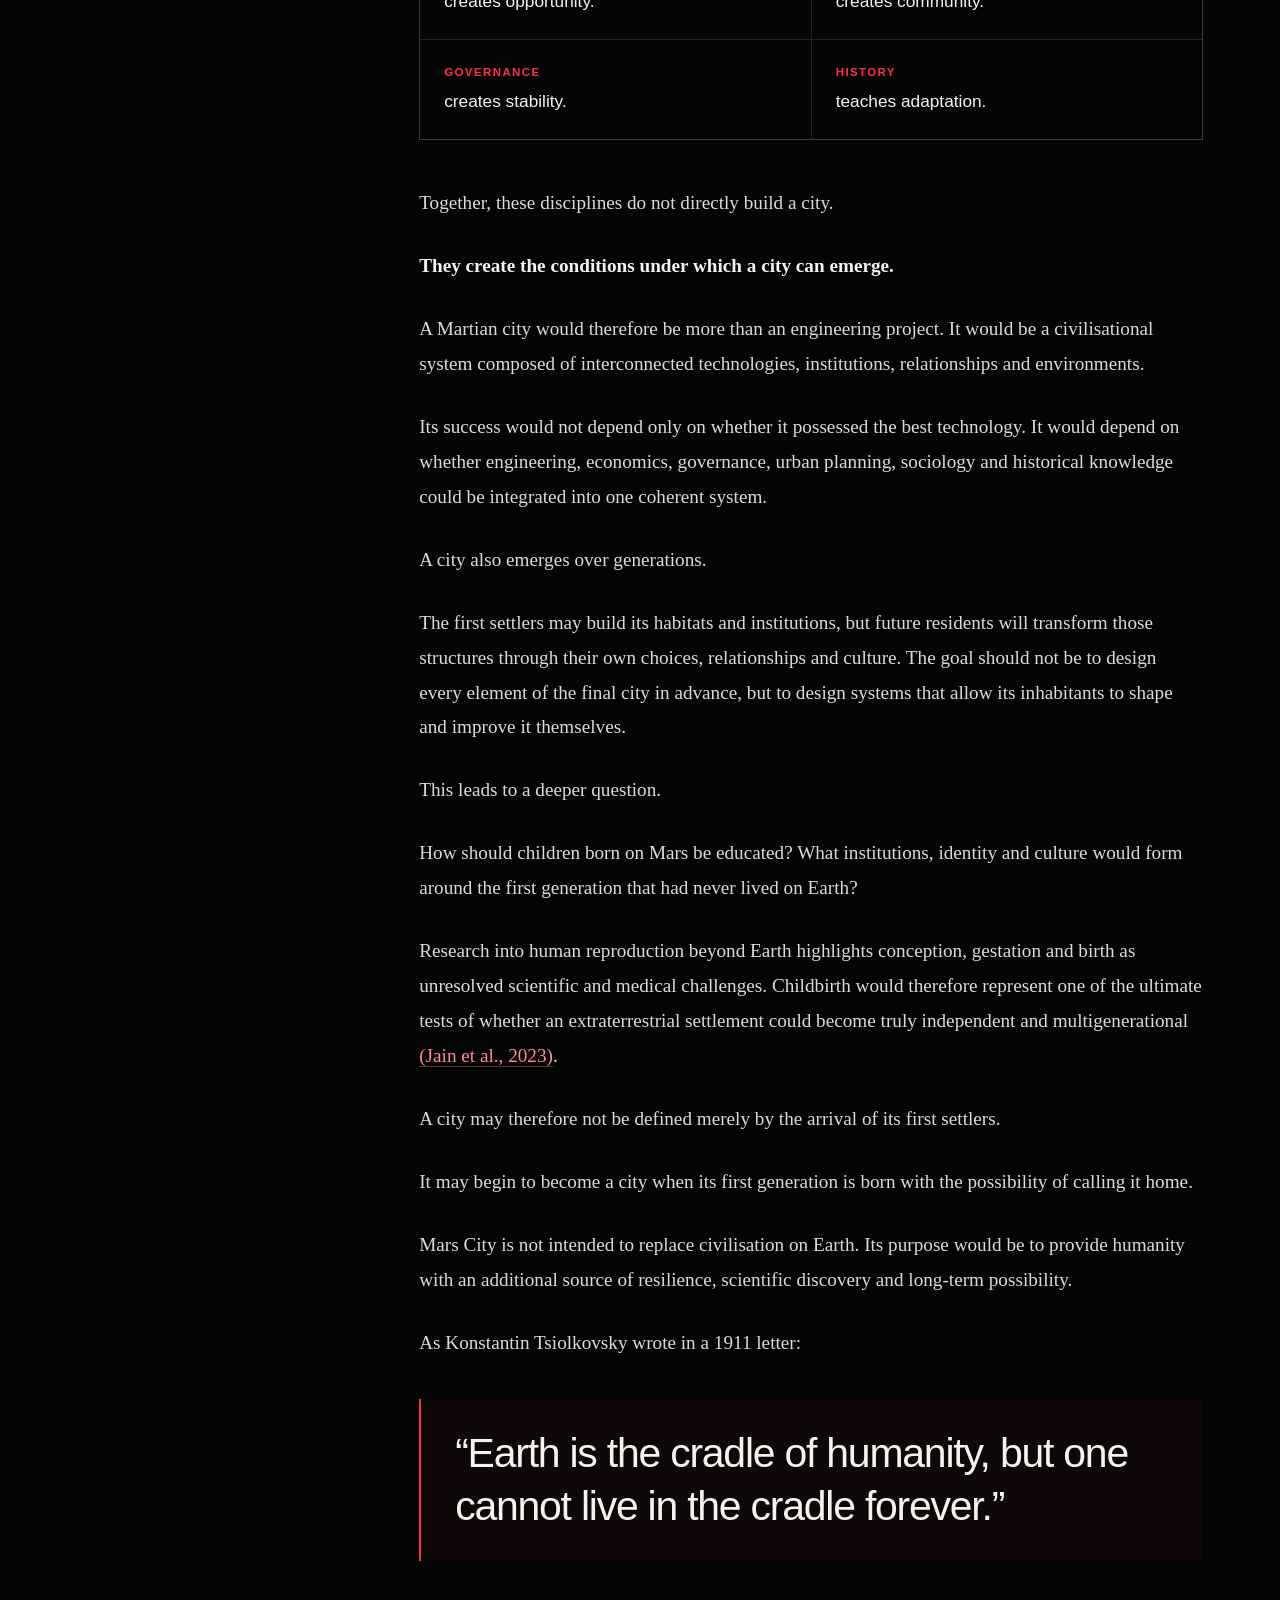
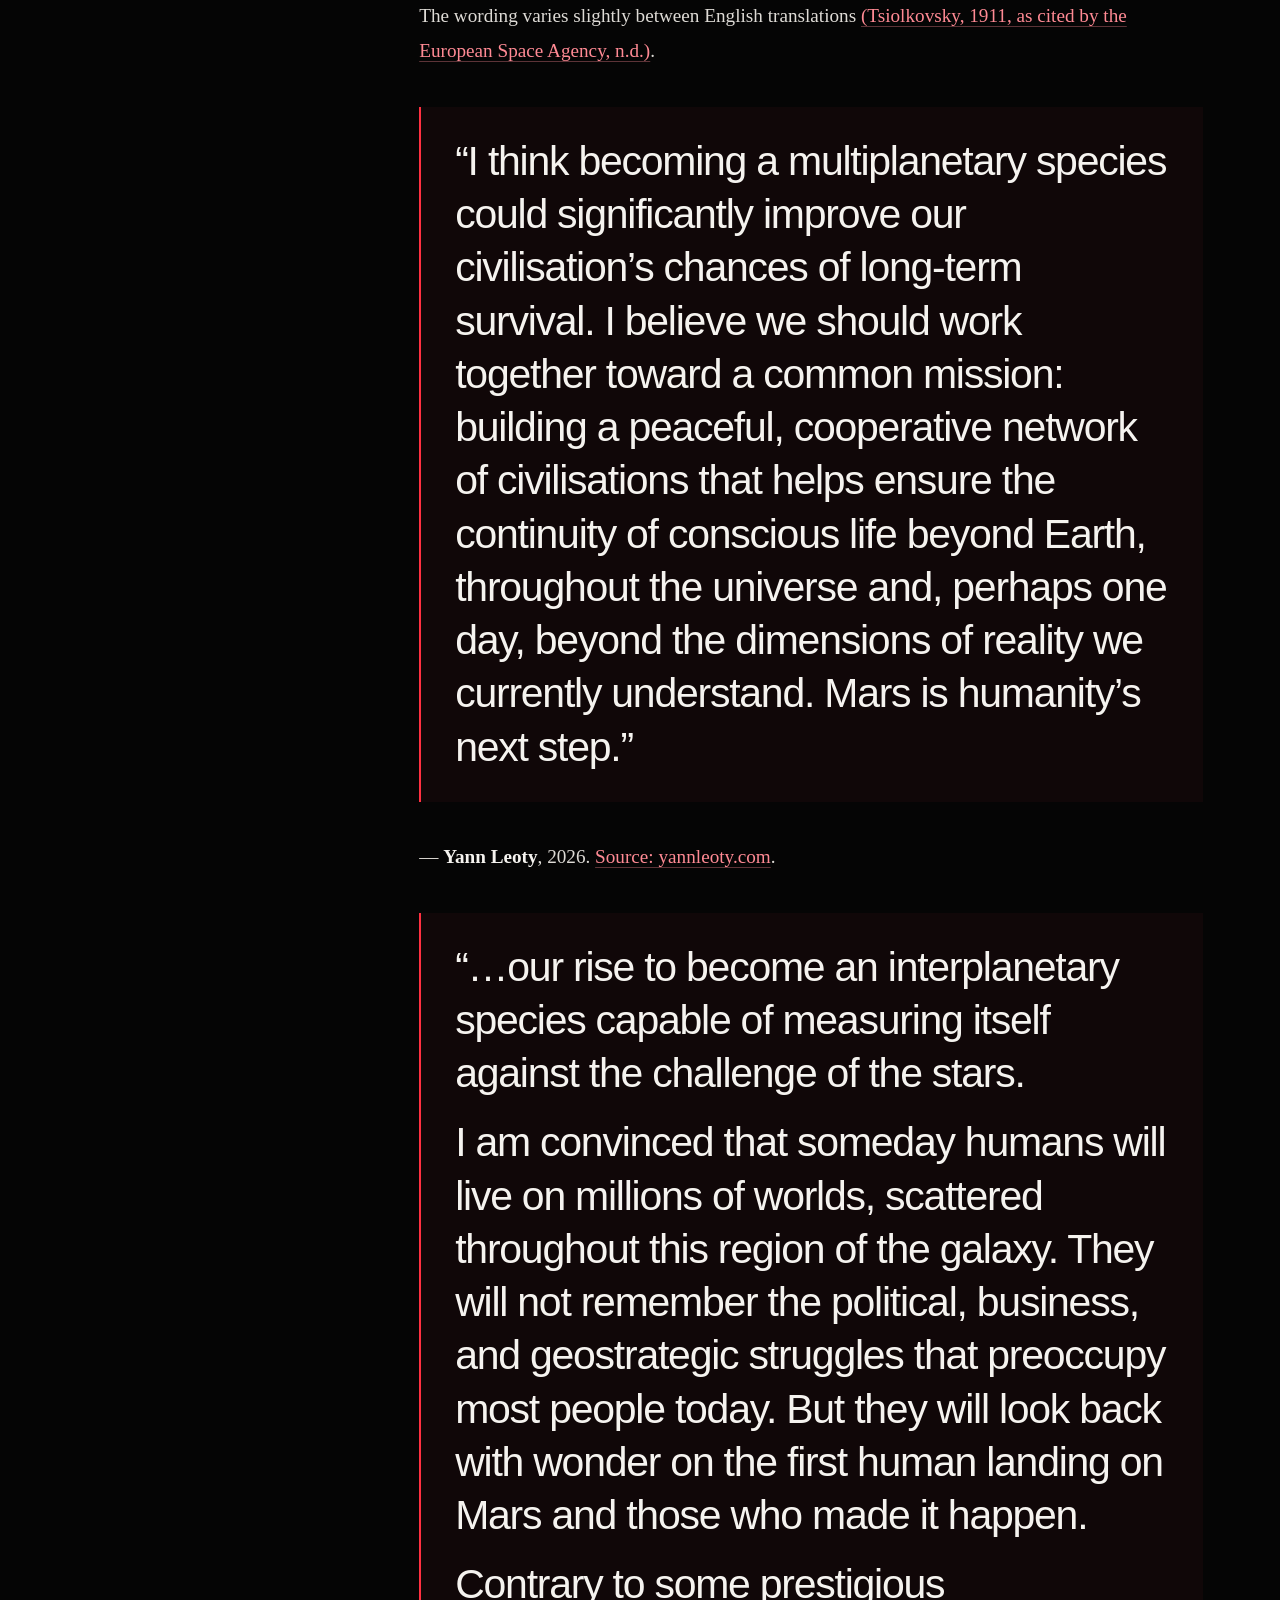
==== commit 543a09d2: "Add files via upload" ====
--- a/index.html
+++ b/index.html
@@ -13,7 +13,7 @@
   <meta property="og:url" content="https://journal.nexusprima.org/mars-city/">
   <meta property="og:image" content="https://journal.nexusprima.org/mars-city/mars-city.webp">
   <meta property="article:published_time" content="2026-07-25">
-  <meta property="article:modified_time" content="2026-07-25">
+  <meta property="article:modified_time" content="2026-11-18">
   <link rel="canonical" href="https://journal.nexusprima.org/mars-city/">
   <link rel="icon" href="/favicon.svg" type="image/svg+xml">
   <link rel="manifest" href="/site.webmanifest">
@@ -58,7 +58,7 @@
           <p class="article-kicker">Nexus Prima Journal · Article 001</p>
           <h1>Mars City</h1>
           <p class="article-subtitle">What conditions must exist before humanity can call the first settlement on Mars a true city?</p>
-          <p class="article-meta">Version 1.0 · Published 25 July 2026 · 15 min read</p>
+          <p class="article-meta">Version 1.1 · Published 25 July 2026 · Revised 18 November 2026 · 15 min read</p>
         </div>
       </header>
 
@@ -79,7 +79,7 @@
         </aside>
 
         <div class="article-body">
-          <p class="article-version">Nexus Prima Journal — Version 1.0</p>
+          <p class="article-version">Nexus Prima Journal — Version 1.1</p>
 
           <p>Nexus Prima is an organisation dedicated to advancing humanity’s next chapter through interdisciplinary research, technological development and long-term thinking.</p>
 
@@ -354,12 +354,29 @@
 
             <p>The wording varies slightly between English translations <a class="citation" href="#ref-esa">(Tsiolkovsky, 1911, as cited by the European Space Agency, n.d.)</a>.</p>
 
+
+            <blockquote class="article-quote">
+              <p>“I think becoming a multiplanetary species could significantly improve our civilisation’s chances of long-term survival. I believe we should work together toward a common mission: building a peaceful, cooperative network of civilisations that helps ensure the continuity of conscious life beyond Earth, throughout the universe and, perhaps one day, beyond the dimensions of reality we currently understand. Mars is humanity’s next step.”</p>
+            </blockquote>
+
+            <p>— <strong>Yann Leoty</strong>, 2026. <a class="citation" href="#ref-leoty-2026">Source: yannleoty.com</a>.</p>
+
+            <blockquote class="article-quote">
+              <p>“…our rise to become an interplanetary species capable of measuring itself against the challenge of the stars.</p>
+              <p>I am convinced that someday humans will live on millions of worlds, scattered throughout this region of the galaxy. They will not remember the political, business, and geostrategic struggles that preoccupy most people today. But they will look back with wonder on the first human landing on Mars and those who made it happen.</p>
+              <p>Contrary to some prestigious commentators, we are not living at the end of history.</p>
+              <p>We are living at the beginning of history.</p>
+              <p>What a grand time to be alive.”</p>
+            </blockquote>
+
+            <p>— <strong>Robert Zubrin</strong>, <em>The Case for Mars</em>, p. 11. Golden, Colorado — October 2020. <a class="citation" href="#ref-zubrin-preface">Source</a>.</p>
+
             <p>This publication marks the first step in Nexus Prima’s continuing research into the systems that may shape humanity’s future.</p>
 
             <p>Thank you for reading.</p>
 
             <div class="article-signoff">
-              <p>Mars City — Version 1.0</p>
+              <p>Mars City — Version 1.1</p>
               <p>Nexus Prima</p>
             </div>
           </section>
@@ -380,6 +397,10 @@
 
               <li id="ref-krugman">Krugman, P. (1991). “Increasing Returns and Economic Geography.” <em>Journal of Political Economy</em>, 99(3), pp. 483–499. doi: 10.1086/261763. <a href="https://doi.org/10.1086/261763" target="_blank" rel="noopener noreferrer">Source ↗</a></li>
 
+
+              <li id="ref-leoty-2026">Leoty, Y. (2026). Statement on becoming a multiplanetary species and the continuity of conscious life. <a href="https://yannleoty.com/" target="_blank" rel="noopener noreferrer">Source: yannleoty.com ↗</a></li>
+
+
               <li id="ref-lynch">Lynch, K. (1960). <em>The Image of the City</em>. Cambridge, Massachusetts: MIT Press. <a href="https://mitpress.mit.edu/9780262120043/the-image-of-the-city/" target="_blank" rel="noopener noreferrer">Source ↗</a></li>
 
               <li id="ref-marshall">Marshall, A. (1890). <em>Principles of Economics</em>. London: Macmillan and Company. <a href="https://www.econlib.org/library/Marshall/marP.html" target="_blank" rel="noopener noreferrer">Source ↗</a></li>
@@ -401,6 +422,7 @@
               <li id="ref-weber">Weber, M. (1958). <em>The City</em>. Translated and edited by Don Martindale and Gertrud Neuwirth. New York: Free Press. <a href="https://books.google.com/books/about/The_City.html?id=w1q20QEACAAJ" target="_blank" rel="noopener noreferrer">Source ↗</a></li>
 
               <li id="ref-zubrin">Zubrin, R., with Wagner, R. (1996). <em>The Case for Mars: The Plan to Settle the Red Planet and Why We Must</em>. New York: Free Press. <a href="https://openlibrary.org/books/OL988391M/The_case_for_Mars" target="_blank" rel="noopener noreferrer">Source ↗</a></li>
+              <li id="ref-zubrin-preface">Zubrin, R. (2020). Preface signed Golden, Colorado, October 2020. In <em>The Case for Mars: The Plan to Settle the Red Planet and Why We Must</em>, p. 11 (reader’s copy).</li>
             </ol>
           </section>
 
--- a/styles.css
+++ b/styles.css
@@ -63,7 +63,25 @@
   .pillar{grid-template-columns:1fr;gap:28px;min-height:auto}.pillar-number{margin-bottom:0}
 }
 @media(max-width:680px){
-  .brand-wordmark{font-size:.72rem;letter-spacing:.26em}.brand-mark{width:38px;height:38px}
+  .brand-wordmark{
+    display:flex;
+    align-items:center;
+    gap:10px;
+    flex-wrap:nowrap;
+    white-space:nowrap;
+    font-size:.88rem;
+    letter-spacing:.28em;
+    text-transform:uppercase;
+}
+
+.brand-wordmark span{
+    color:var(--white);
+}
+
+.brand-wordmark strong{
+    color:var(--red);
+    font-weight:600;
+}
   .hero{padding-left:22px;padding-right:22px}.hero h1{font-size:clamp(3.6rem,16vw,5.8rem)}.hero-intro{font-size:1rem}
   .feature{min-height:auto}.feature-image{min-height:48svh}.feature-copy{padding:56px 24px 76px}.feature-copy h2,.pillar-copy h2{font-size:clamp(2.9rem,13vw,4.8rem)}
   .pillar{padding:78px 24px}.pillar-statement,.feature-copy .pillar-statement{font-size:clamp(1.55rem,8vw,2.35rem)!important}
